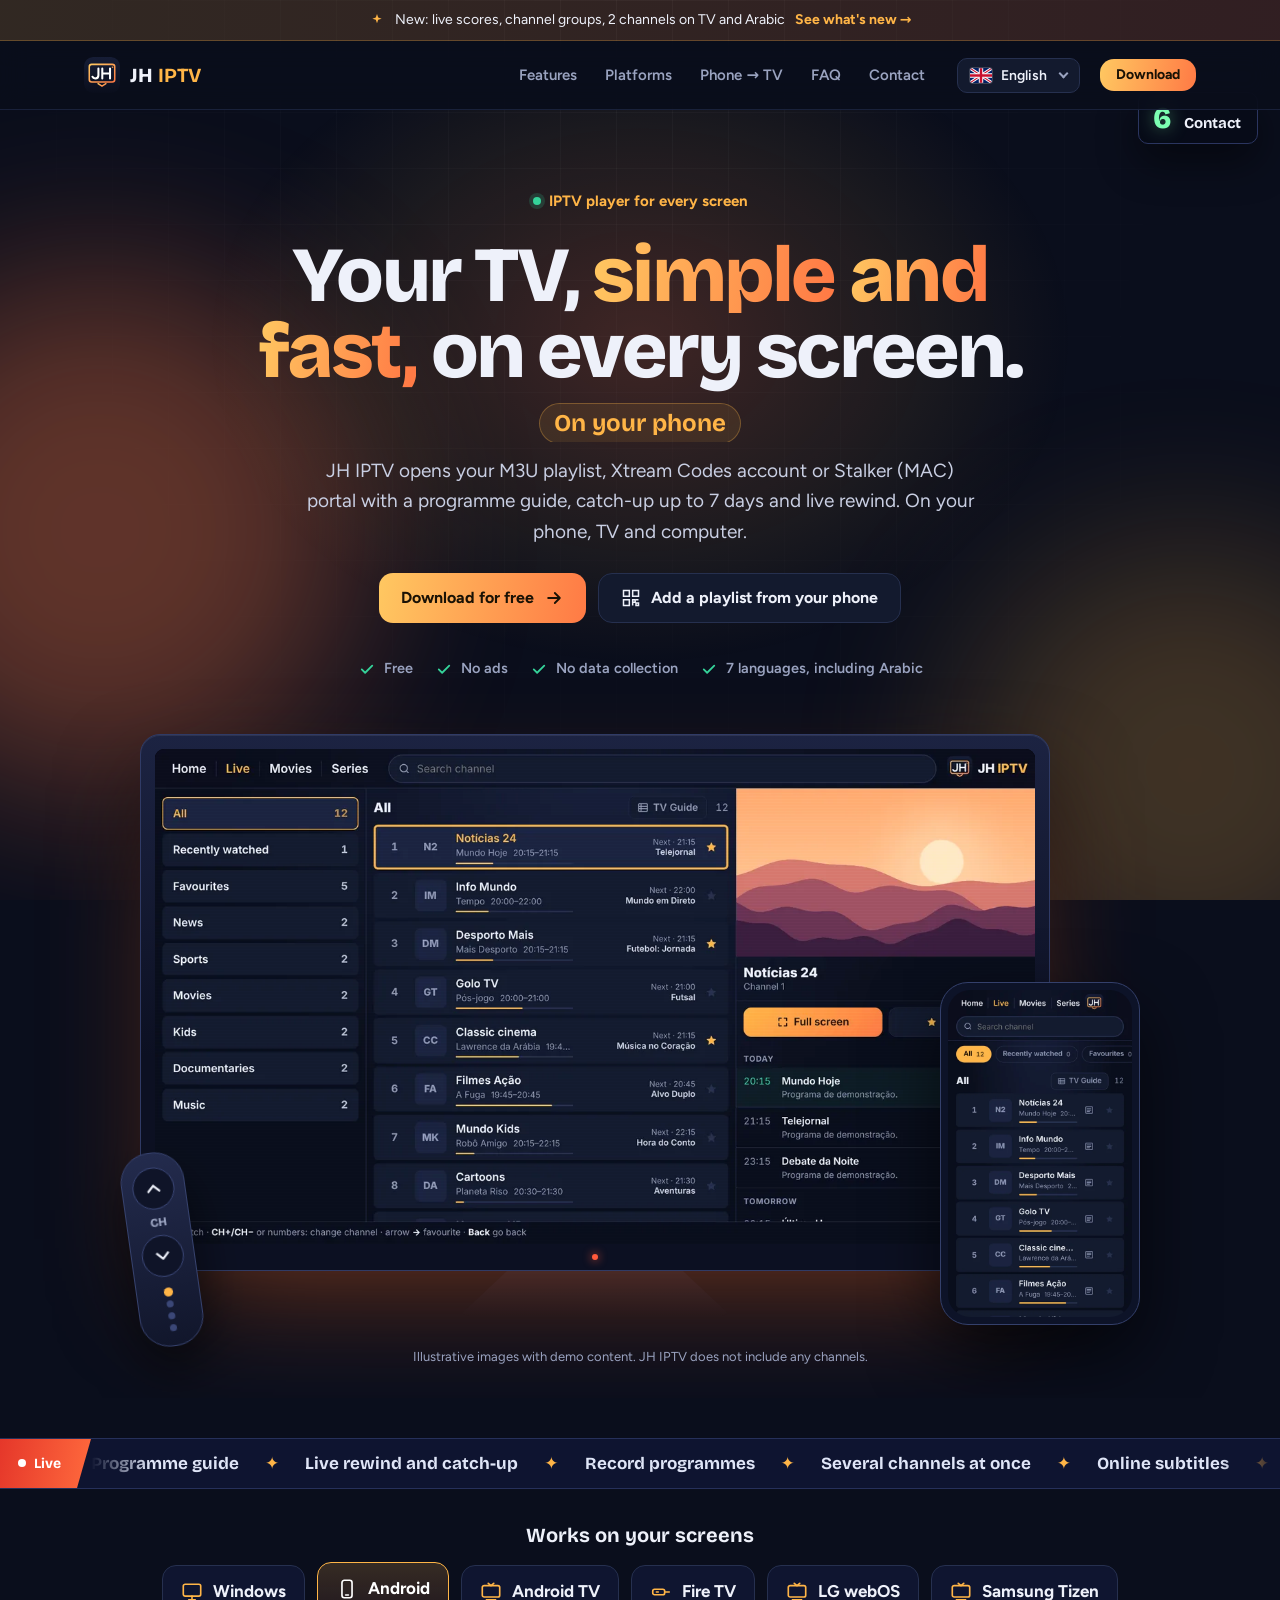
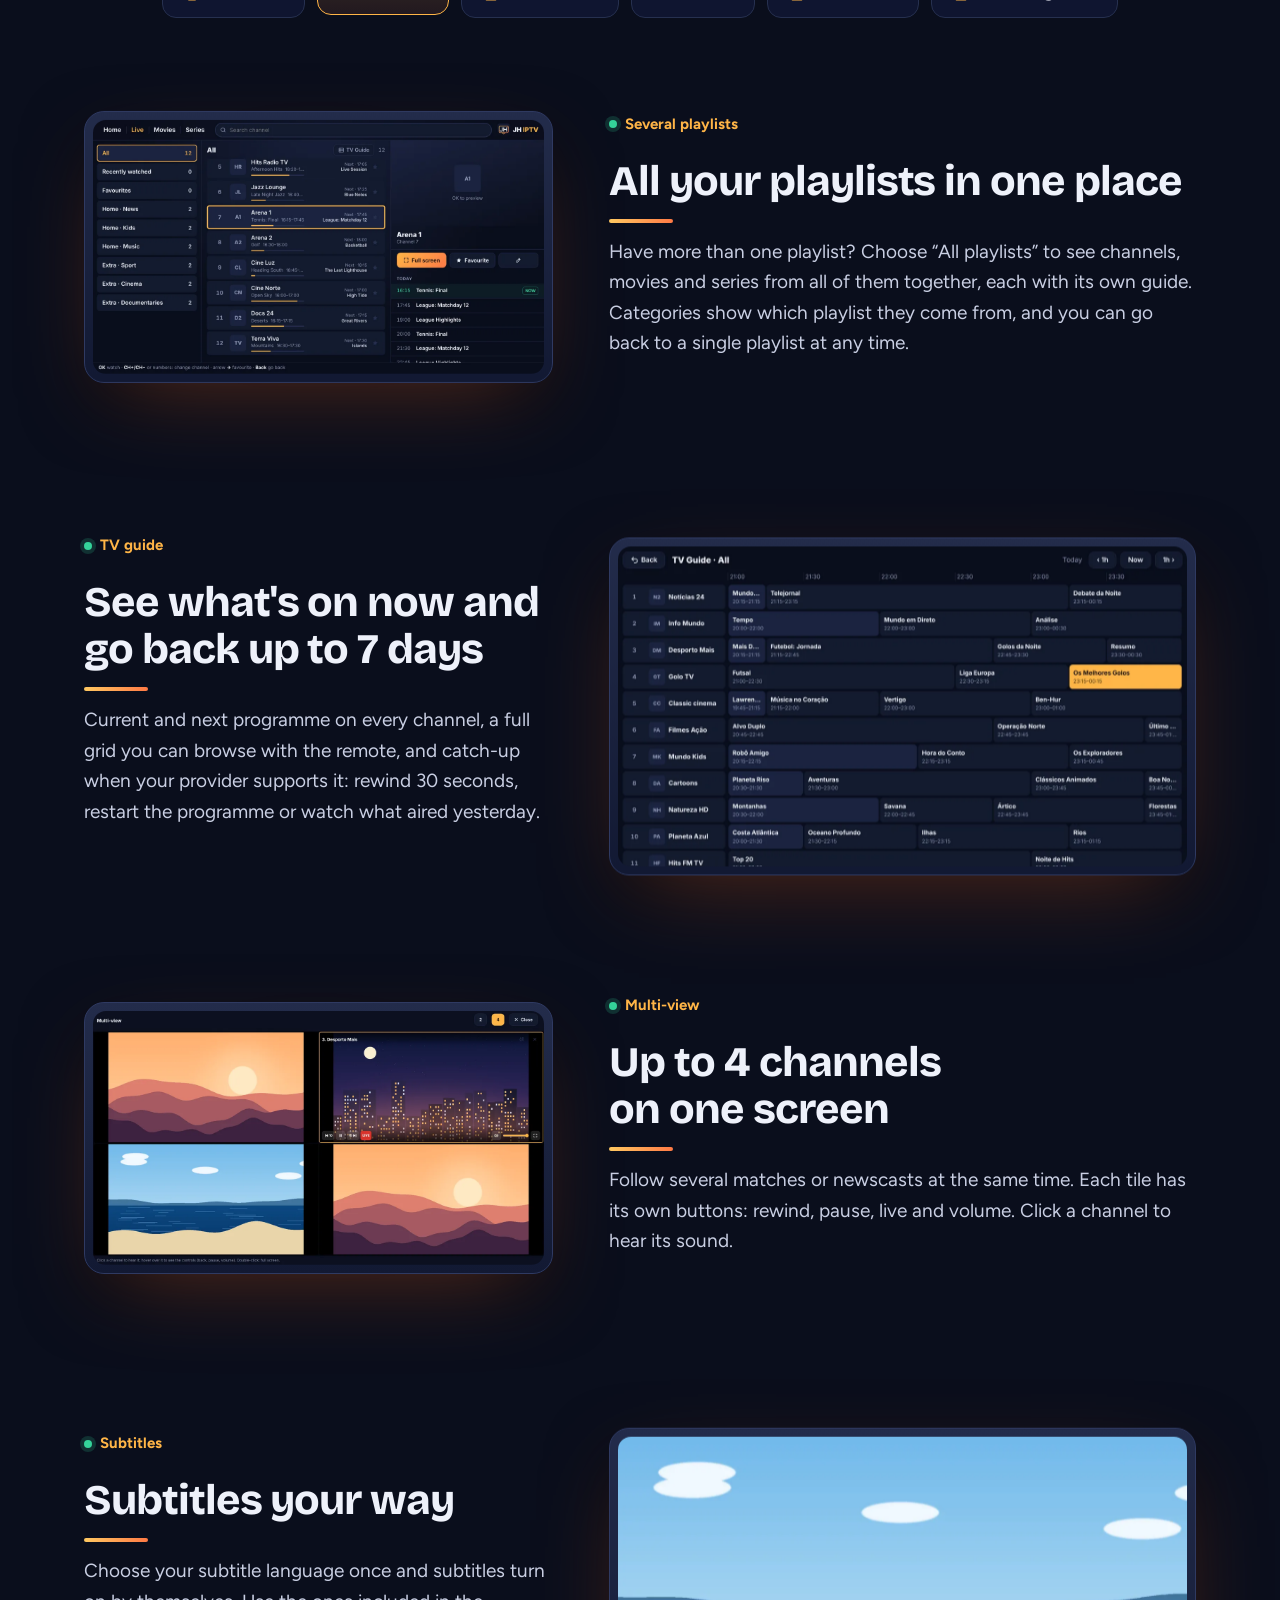
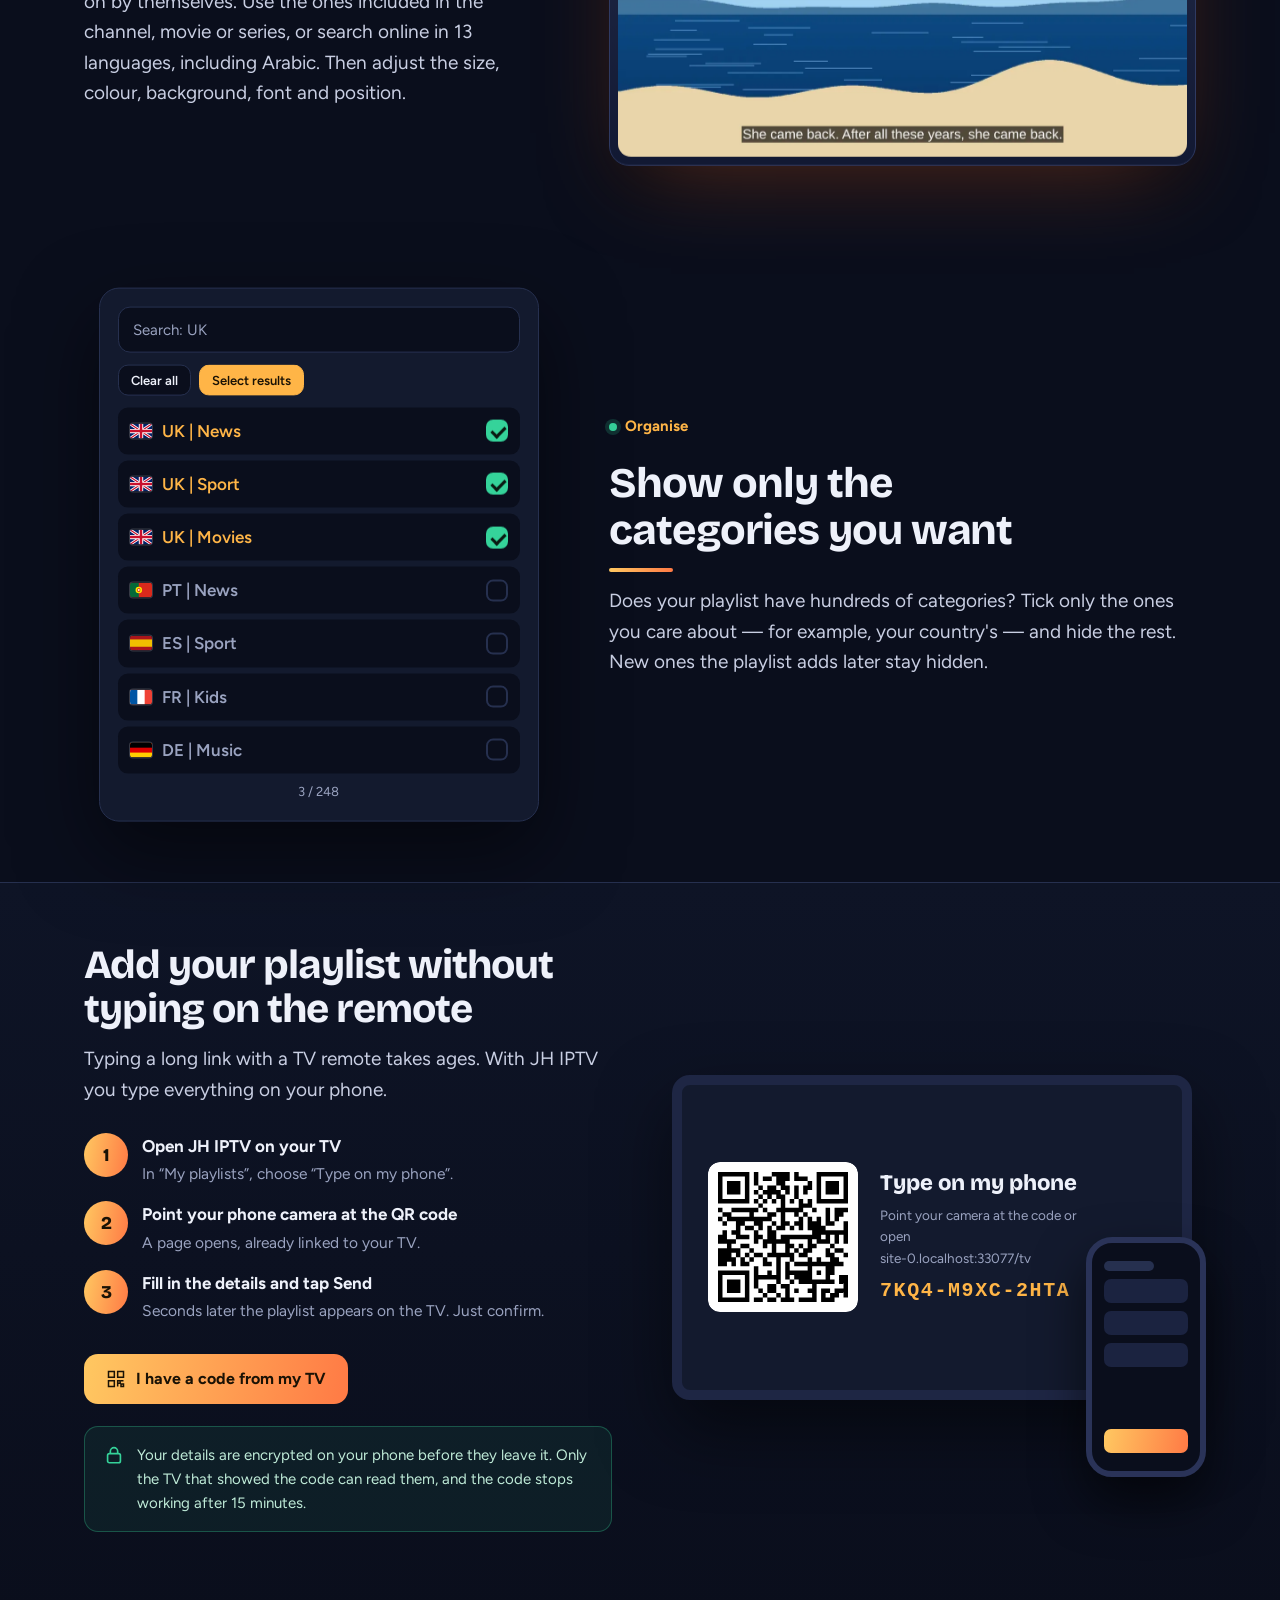
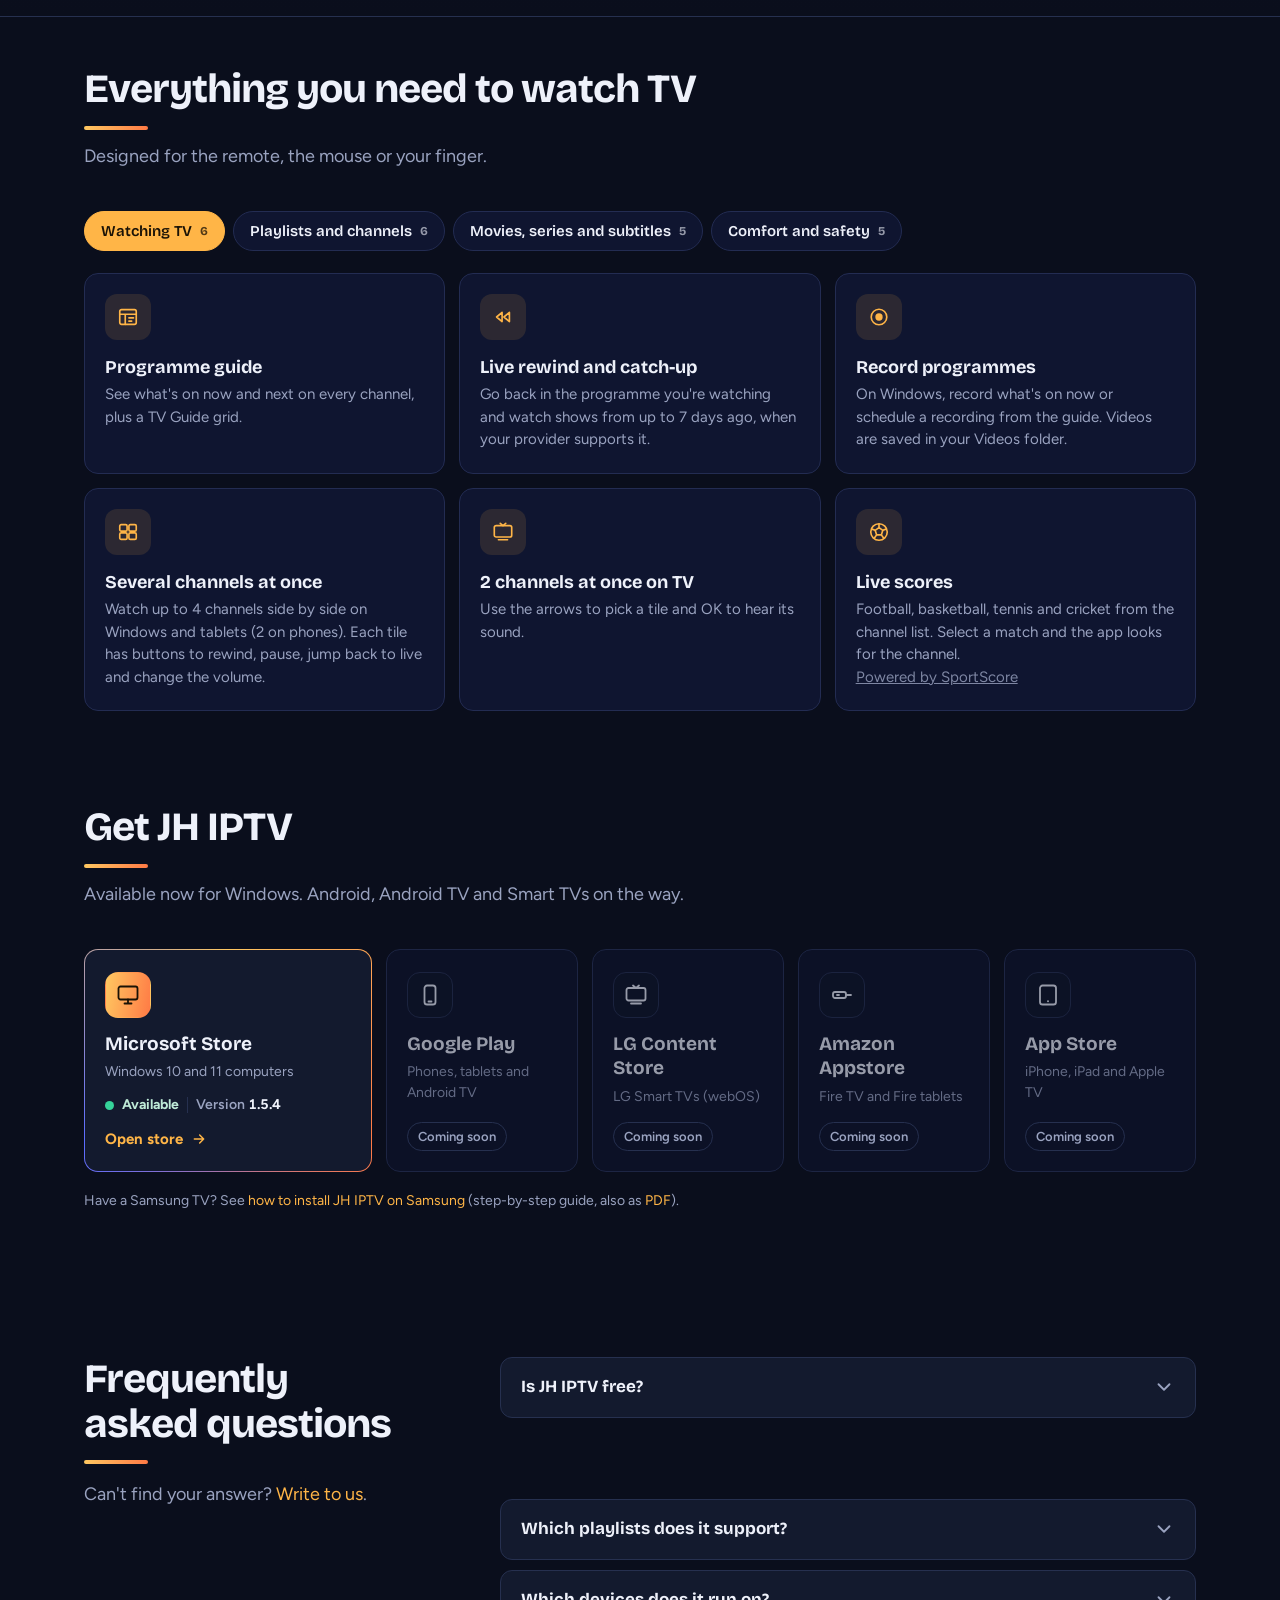
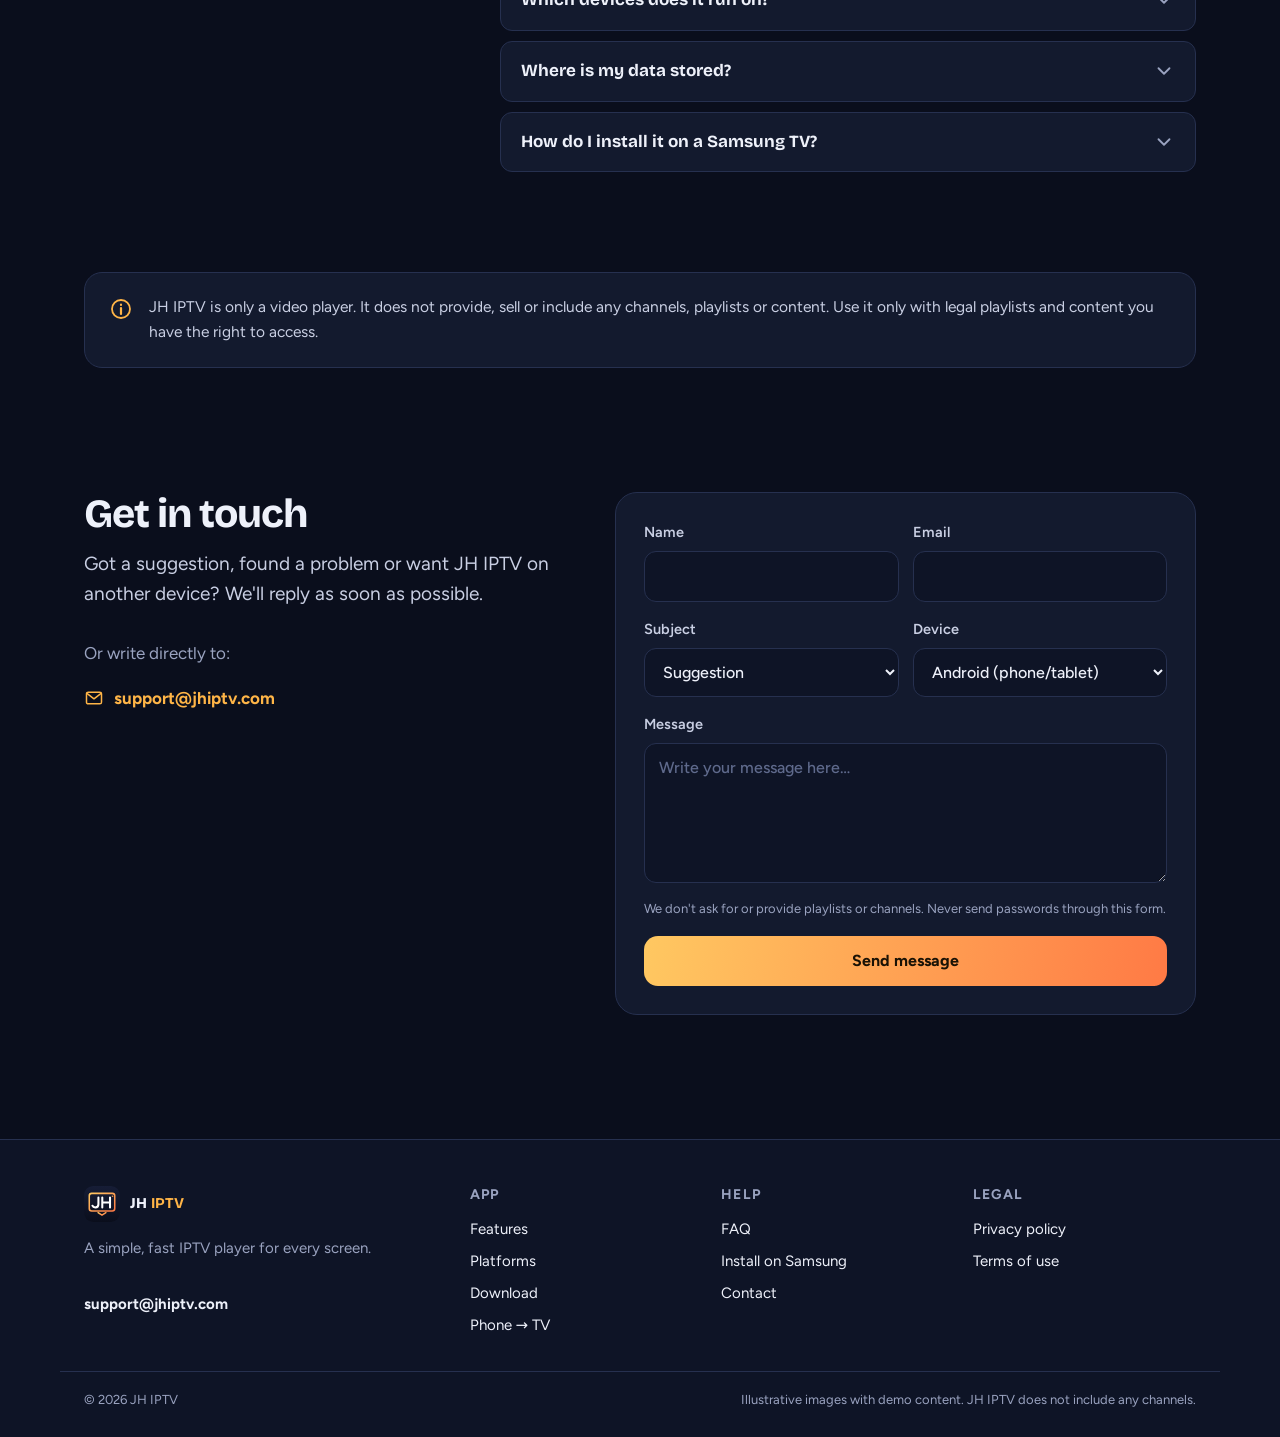
==== index.html @ a78bdfe6 "Add files via upload Site 2.15" ====
<!doctype html>
<html lang="pt">
<head>
<meta charset="utf-8">
<meta name="viewport" content="width=device-width,initial-scale=1,viewport-fit=cover">
<title>JH IPTV — Leitor IPTV para Android, Windows e Smart TV</title>
<meta name="description" content="Leitor IPTV grátis para listas M3U, Xtream Codes e Stalker (MAC), com guia TV, catch-up até 7 dias e recuar no direto. Android, Android TV e Windows.">
<link rel="canonical" href="https://jhiptv.com/">
<meta name="theme-color" content="#0A0E1C">
<link rel="icon" href="/logo.svg" type="image/svg+xml">
<link rel="preload" href="/f-bric.woff2" as="font" type="font/woff2" crossorigin>
<link rel="stylesheet" href="/site.css">
<meta property="og:type" content="website">
<meta property="og:url" content="https://jhiptv.com/">
<meta property="og:site_name" content="JH IPTV">
<meta property="og:title" content="JH IPTV — Leitor IPTV para Android, Windows e Smart TV">
<meta property="og:description" content="Leitor IPTV grátis para listas M3U, Xtream Codes e Stalker (MAC), com guia TV, catch-up e multi-ecrã.">
<meta property="og:image" content="https://jhiptv.com/en-tv-live.webp">
<meta name="twitter:card" content="summary_large_image">
<script type="application/ld+json">{"@context":"https://schema.org","@type":"SoftwareApplication","name":"JH IPTV","url":"https://jhiptv.com/","applicationCategory":"MultimediaApplication","operatingSystem":"Windows 10, Windows 11, Android, Android TV, LG webOS, Samsung Tizen","offers":{"@type":"Offer","price":"0","priceCurrency":"EUR"},"inLanguage":["pt","en","es","fr","de","it"]}</script>
<style>.ftabs{display:flex;flex-wrap:wrap;gap:8px;margin:0 0 22px}.ftab{display:inline-flex;align-items:center;gap:8px;padding:10px 16px;border-radius:999px;border:1px solid #232c52;background:#0f1530;color:inherit;font:600 15px/1.2 var(--display,inherit);cursor:pointer;transition:background .2s,border-color .2s}.ftab small{font-size:12px;opacity:.6;font-weight:700}.ftab:hover{border-color:rgba(255,181,71,.55)}.ftab[aria-selected="true"]{background:var(--accent);border-color:var(--accent);color:#1a1206}.ftab[aria-selected="true"] small{opacity:.75}.ftab:focus-visible,.ftp:focus-visible{outline:2px solid var(--accent);outline-offset:3px}.ftp[hidden]{display:none}.ftp{animation:ftin .25s ease}@keyframes ftin{from{opacity:0}to{opacity:1}}@media (prefers-reduced-motion:reduce){.ftp{animation:none}}@media (max-width:620px){.ftabs{flex-wrap:nowrap;overflow-x:auto;margin-left:-16px;margin-right:-16px;padding:0 16px 4px;scrollbar-width:none}.ftab{flex:0 0 auto}}.epsrc{margin:.4rem 0 0;font-size:.82rem}.epsrc a{color:inherit;opacity:.8;text-decoration:underline}</style>
</head>
<body class="v5 v6">
<a class="skip" href="#main" data-i="skip">Saltar para o conteúdo</a>
<svg width="0" height="0" style="position:absolute" aria-hidden="true">
  <symbol id="i-check" viewBox="0 0 24 24"><path d="M5 12.5l4.5 4.5L19 7.5" fill="none" stroke="currentColor" stroke-width="2.4" stroke-linecap="round" stroke-linejoin="round"/></symbol>
  <symbol id="i-arrow" viewBox="0 0 24 24"><path d="M5 12h14M13 6l6 6-6 6" fill="none" stroke="currentColor" stroke-width="2.2" stroke-linecap="round" stroke-linejoin="round"/></symbol>
  <symbol id="i-phone" viewBox="0 0 24 24"><rect x="6.5" y="2.5" width="11" height="19" rx="2.6" fill="none" stroke="currentColor" stroke-width="1.8"/><path d="M10.5 18.5h3" stroke="currentColor" stroke-width="1.8" stroke-linecap="round"/></symbol>
  <symbol id="i-monitor" viewBox="0 0 24 24"><rect x="2.5" y="3.5" width="19" height="13" rx="2" fill="none" stroke="currentColor" stroke-width="1.8"/><path d="M8.5 20.5h7M12 16.5v4" stroke="currentColor" stroke-width="1.8" stroke-linecap="round"/></symbol>
  <symbol id="i-tv" viewBox="0 0 24 24"><rect x="2.5" y="5" width="19" height="12.5" rx="2" fill="none" stroke="currentColor" stroke-width="1.8"/><path d="M9 2.5l3 2.5 3-2.5M7 20.5h10" fill="none" stroke="currentColor" stroke-width="1.8" stroke-linecap="round" stroke-linejoin="round"/></symbol>
  <symbol id="i-stick" viewBox="0 0 24 24"><rect x="3" y="9" width="13" height="6" rx="2" fill="none" stroke="currentColor" stroke-width="1.8"/><path d="M16 12h5M7 12h2" stroke="currentColor" stroke-width="1.8" stroke-linecap="round"/></symbol>
  <symbol id="i-tablet" viewBox="0 0 24 24"><rect x="4" y="2.5" width="16" height="19" rx="2.6" fill="none" stroke="currentColor" stroke-width="1.8"/><circle cx="12" cy="18.3" r="1" fill="currentColor"/></symbol>
  <symbol id="i-guide" viewBox="0 0 24 24"><rect x="3" y="4" width="18" height="16" rx="2" fill="none" stroke="currentColor" stroke-width="1.8"/><path d="M3 9h18M9 9v11M13 13h5M13 16.5h3" stroke="currentColor" stroke-width="1.8" stroke-linecap="round"/></symbol>
  <symbol id="i-rewind" viewBox="0 0 24 24"><path d="M11 7l-6 5 6 5zM19 7l-6 5 6 5z" fill="none" stroke="currentColor" stroke-width="1.8" stroke-linejoin="round"/></symbol>
  <symbol id="i-search" viewBox="0 0 24 24"><circle cx="11" cy="11" r="6.5" fill="none" stroke="currentColor" stroke-width="1.9"/><path d="M16 16l4.5 4.5" stroke="currentColor" stroke-width="1.9" stroke-linecap="round"/></symbol>
  <symbol id="i-star" viewBox="0 0 24 24"><path d="M12 3.5l2.6 5.4 5.9.8-4.3 4.1 1 5.8L12 16.8l-5.2 2.8 1-5.8L3.5 9.7l5.9-.8z" fill="none" stroke="currentColor" stroke-width="1.8" stroke-linejoin="round"/></symbol>
  <symbol id="i-grid" viewBox="0 0 24 24"><rect x="3" y="4" width="8" height="7" rx="1.5" fill="none" stroke="currentColor" stroke-width="1.8"/><rect x="13" y="4" width="8" height="7" rx="1.5" fill="none" stroke="currentColor" stroke-width="1.8"/><rect x="3" y="13" width="8" height="7" rx="1.5" fill="none" stroke="currentColor" stroke-width="1.8"/><rect x="13" y="13" width="8" height="7" rx="1.5" fill="none" stroke="currentColor" stroke-width="1.8"/></symbol>
  <symbol id="i-rec" viewBox="0 0 24 24"><circle cx="12" cy="12" r="8.5" fill="none" stroke="currentColor" stroke-width="1.8"/><circle cx="12" cy="12" r="4" fill="currentColor"/></symbol>
  <symbol id="i-sort" viewBox="0 0 24 24"><path d="M4 6h10M4 12h7M4 18h4M17 5v14M14 16l3 3 3-3" fill="none" stroke="currentColor" stroke-width="1.8" stroke-linecap="round" stroke-linejoin="round"/></symbol>
  <symbol id="i-bell" viewBox="0 0 24 24"><path d="M6 16V11a6 6 0 0112 0v5l1.5 2h-15zM10 20.5a2 2 0 004 0" fill="none" stroke="currentColor" stroke-width="1.8" stroke-linejoin="round"/></symbol>
  <symbol id="i-lock" viewBox="0 0 24 24"><rect x="5" y="10.5" width="14" height="10" rx="2" fill="none" stroke="currentColor" stroke-width="1.8"/><path d="M8 10.5V8a4 4 0 018 0v2.5" fill="none" stroke="currentColor" stroke-width="1.8"/></symbol>
  <symbol id="i-info" viewBox="0 0 24 24"><circle cx="12" cy="12" r="9" fill="none" stroke="currentColor" stroke-width="1.8"/><path d="M12 11v6M12 7.5v.5" stroke="currentColor" stroke-width="2.2" stroke-linecap="round"/></symbol>
  <symbol id="i-mail" viewBox="0 0 24 24"><rect x="3" y="5" width="18" height="14" rx="2" fill="none" stroke="currentColor" stroke-width="1.8"/><path d="M3.5 6.5L12 13l8.5-6.5" fill="none" stroke="currentColor" stroke-width="1.8" stroke-linejoin="round"/></symbol>
  <symbol id="i-audio" viewBox="0 0 24 24"><path d="M4 9.5h3.5L12 5.5v13l-4.5-4H4z" fill="none" stroke="currentColor" stroke-width="1.8" stroke-linejoin="round"/><path d="M15.5 9a4 4 0 010 6M18 6.5a7.5 7.5 0 010 11" fill="none" stroke="currentColor" stroke-width="1.8" stroke-linecap="round"/></symbol><symbol id="i-swap" viewBox="0 0 24 24"><path d="M4 8h13l-3.5-3.5M20 16H7l3.5 3.5" fill="none" stroke="currentColor" stroke-width="1.8" stroke-linecap="round" stroke-linejoin="round"/></symbol><symbol id="i-cc" viewBox="0 0 24 24"><rect x="2.5" y="5" width="19" height="14" rx="2.5" fill="none" stroke="currentColor" stroke-width="1.8"/><path d="M10.5 10.2a2.4 2.4 0 100 3.6M17 10.2a2.4 2.4 0 100 3.6" fill="none" stroke="currentColor" stroke-width="1.8" stroke-linecap="round"/></symbol>
  <symbol id="i-reload" viewBox="0 0 24 24"><path d="M20 12a8 8 0 11-2.3-5.6M20 4v4.5h-4.5" fill="none" stroke="currentColor" stroke-width="1.8" stroke-linecap="round" stroke-linejoin="round"/></symbol>
  <symbol id="i-upd" viewBox="0 0 24 24"><path d="M12 3v11M7.5 9.5L12 14l4.5-4.5M4 16.5V19a1.5 1.5 0 001.5 1.5h13A1.5 1.5 0 0020 19v-2.5" fill="none" stroke="currentColor" stroke-width="1.8" stroke-linecap="round" stroke-linejoin="round"/></symbol>
  <symbol id="i-qr" viewBox="0 0 24 24"><path d="M3 3h7v7H3zM14 3h7v7h-7zM3 14h7v7H3z" fill="none" stroke="currentColor" stroke-width="1.8"/><path d="M14 14h3v3h-3zM18 18h3v3h-3zM18 14h3M14 18v3" fill="none" stroke="currentColor" stroke-width="1.8"/></symbol>
  <symbol id="i-chev" viewBox="0 0 24 24"><path d="M6 9l6 6 6-6" fill="none" stroke="currentColor" stroke-width="2" stroke-linecap="round" stroke-linejoin="round"/></symbol>
  <symbol id="i-ball" viewBox="0 0 24 24"><g fill="none" stroke="currentColor" stroke-width="1.8" stroke-linejoin="round"><circle cx="12" cy="12" r="9"/><path d="M12 7.2l4.2 3-1.6 4.9H9.4L7.8 10.2z"/><path d="M12 3v4.2M16.2 10.2l4.3-1.6M14.6 15.1l2.6 3.8M9.4 15.1l-2.6 3.8M7.8 10.2L3.5 8.6"/></g></symbol>
  <symbol id="i-spark" viewBox="0 0 24 24"><path d="M12 3l1.8 5.2L19 10l-5.2 1.8L12 17l-1.8-5.2L5 10l5.2-1.8z" fill="currentColor"/></symbol>
</svg>

<div class="sprog" id="sprog"></div><div class="bgfx" aria-hidden="true"><i class="o1"></i><i class="o2"></i><i class="o3"></i></div>
<div class="ann"><div class="wrap"><svg><use href="#i-spark"/></svg><span data-i="ann"></span><a href="#b3"><span data-i="ann_go"></span> →</a></div></div>
<header class="top">
  <div class="wrap">
    <a class="brand" href="/"><img src="/logo.svg" alt="" width="36" height="36"><span>JH <b>IPTV</b></span></a>
    <nav class="nav" aria-label="Menu">
      <a href="#funcionalidades" data-i="nav_feat">Funcionalidades</a>
      <a href="#plataformas" data-i="nav_plat">Plataformas</a>
      <a href="#telemovel" data-i="nav_qr">Telemóvel → TV</a>
      <a href="#faq" data-i="nav_faq">Perguntas</a>
      <a href="#contacto" data-i="nav_ct">Contacto</a>
    </nav>
    <div class="lang"><select id="langSel" aria-label="Idioma / Language">
      <option value="pt">Português</option><option value="en">English</option><option value="es">Español</option><option value="fr">Français</option><option value="de">Deutsch</option><option value="it">Italiano</option>
    </select></div>
    <a class="btn primary sm" href="#descarregar" data-i="cta_top">Descarregar</a>
    <button class="mbtn" id="mBtn" type="button" aria-expanded="false" aria-controls="mNav" data-ia="menu" aria-label="Menu"><i></i><i></i><i></i></button>
  </div>
</header>
<div class="mnav" id="mNav" hidden>
  <nav aria-label="Menu">
    <a href="#funcionalidades"><b>1</b><span data-i="nav_feat"></span></a>
    <a href="#plataformas"><b>2</b><span data-i="nav_plat"></span></a>
    <a href="#telemovel"><b>3</b><span data-i="nav_qr"></span></a>
    <a href="#descarregar"><b>4</b><span data-i="nav_dl"></span></a>
    <a href="#faq"><b>5</b><span data-i="nav_faq"></span></a>
    <a href="#contacto"><b>6</b><span data-i="nav_ct"></span></a>
  </nav>
  <a class="btn primary" href="#descarregar"><span data-i="cta_top"></span><svg><use href="#i-arrow"/></svg></a>
</div>
<div class="chosd" id="chOsd" aria-hidden="true"><b></b><span></span></div>
<button class="totop" id="toTop" type="button" data-ia="top_btn" aria-label="Topo"><svg><use href="#i-chev"/></svg></button>

<main id="main">
  <section class="hero2">
    <div class="wrap">
      <p class="eyebrow" data-i="eyebrow">Leitor IPTV para todos os ecrãs</p>
      <h1 data-ih="h1">A sua televisão, <em>simples e rápida</em>, em todos os ecrãs.</h1>
      <p class="rot" aria-hidden="true"><span class="rot-w" id="rotW"></span></p>
      <p class="lead" data-i="lead"></p>
      <div class="ctas">
        <a class="btn primary" href="#descarregar"><span data-i="cta1">Descarregar grátis</span><svg><use href="#i-arrow"/></svg></a>
        <a class="btn" href="#telemovel"><svg><use href="#i-qr"/></svg><span data-i="cta2"></span></a>
      </div>
      <ul class="trust">
        <li><svg><use href="#i-check"/></svg><span data-i="tr1">Grátis</span></li>
        <li><svg><use href="#i-check"/></svg><span data-i="tr2"></span></li>
        <li><svg><use href="#i-check"/></svg><span data-i="tr3"></span></li>
        <li><svg><use href="#i-check"/></svg><span data-i="tr4"></span></li>
      </ul>
      <div class="stage">
        <div class="tvset">
          <div class="tvscr" id="tvScr"><img class="sc on" data-src="/{l}-tv-live.webp" src="/pt-tv-live.webp" alt="" data-ialt="alt_tv" width="1280" height="720"><img class="sc" data-src="/{l}-tv-guide.webp" src="/pt-tv-guide.webp" alt=""  width="1280" height="720"><img class="sc" data-src="/{l}-multi.webp" src="/pt-multi.webp" alt=""  width="1280" height="720"><img class="sc" data-src="/{l}-subs.webp" src="/pt-subs.webp" alt=""  width="1280" height="720"><div class="noise"></div><div class="scan"></div>
            <div class="osd" id="tvOsd"><b id="tvNum">1</b><span id="tvName" data-i="ch1"></span></div>
          </div>
          <div class="tvfoot"><span class="led"></span></div>
        </div>
        <div class="phf"><img data-src="/{l}-phone-live.webp" src="/pt-phone-live.webp" alt="" data-ialt="alt_ph" width="540" height="960" loading="lazy"></div>
        <div class="remote" role="group" data-ia="zap">
          <button type="button" id="chUp" data-ia="ch_up"><svg viewBox="0 0 24 24"><path d="M6 15l6-6 6 6" fill="none" stroke="currentColor" stroke-width="2.4" stroke-linecap="round" stroke-linejoin="round"/></svg></button>
          <span class="rch">CH</span>
          <button type="button" id="chDn" data-ia="ch_dn"><svg viewBox="0 0 24 24"><path d="M6 9l6 6 6-6" fill="none" stroke="currentColor" stroke-width="2.4" stroke-linecap="round" stroke-linejoin="round"/></svg></button>
          <div class="rdots" id="rDots"><i class="on"></i><i></i><i></i><i></i></div>
        </div>
      </div>
      <p class="cap" data-i="hero_cap"></p>
    </div>
  </section>

  <div class="marq" aria-hidden="true"><span class="tk-tag"><i></i><b data-i="tk_live"></b></span><div class="mq-in"><div class="mq-t" id="mqT"></div></div></div>

  <section class="plat" id="plataformas">
    <div class="wrap"><h2 data-i="plat_h"></h2><ul><li><svg><use href="#i-monitor"/></svg><span>Windows</span></li><li><svg><use href="#i-phone"/></svg><span>Android</span></li><li><svg><use href="#i-tv"/></svg><span>Android TV</span></li><li><svg><use href="#i-stick"/></svg><span>Fire TV</span></li><li><svg><use href="#i-tv"/></svg><span>LG webOS</span></li><li><svg><use href="#i-tv"/></svg><span>Samsung Tizen</span></li></ul></div>
  </section>

  <div id="funcionalidades"></div>
  <section class="alt rev" id="b0">
    <div class="wrap">
      <div class="txt"><p class="eyebrow" data-i="b0_e"></p><h2 data-i="b0_h"></h2><p class="lead" data-i="b0_p"></p></div>
      <div class="media"><div class="frame"><img data-src="/{l}-all.webp" src="/pt-all.webp" alt="" data-ialt="alt_all" width="1280" height="720" loading="lazy"></div></div>
    </div>
  </section>
  <section class="alt" id="b1">
    <div class="wrap">
      <div class="txt"><p class="eyebrow" data-i="b1_e"></p><h2 data-i="b1_h"></h2><p class="lead" data-i="b1_p"></p></div>
      <div class="media"><div class="frame"><img data-src="/{l}-tv-guide.webp" src="/pt-tv-guide.webp" alt="" width="1280" height="720" loading="lazy"></div></div>
    </div>
  </section>
  <section class="alt rev" id="b2">
    <div class="wrap">
      <div class="txt"><p class="eyebrow" data-i="b2_e"></p><h2 data-i="b2_h"></h2><p class="lead" data-i="b2_p"></p></div>
      <div class="media"><div class="frame"><img data-src="/{l}-multi.webp" src="/pt-multi.webp" alt="" width="1280" height="720" loading="lazy"></div></div>
    </div>
  </section>
  <section class="alt" id="b3">
    <div class="wrap">
      <div class="txt"><p class="eyebrow" data-i="b3_e"></p><h2 data-i="b3_h"></h2><p class="lead" data-i="b3_p"></p></div>
      <div class="media"><div class="frame"><img data-src="/{l}-subs.webp" src="/pt-subs.webp" alt="" width="1280" height="720" loading="lazy"></div></div>
    </div>
  </section>
  <section class="alt rev" id="b4">
    <div class="wrap">
      <div class="txt"><p class="eyebrow" data-i="b4_e"></p><h2 data-i="b4_h"></h2><p class="lead" data-i="b4_p"></p></div>
      <div class="media"><div class="catmock"><div class="cm-top"><span class="cm-q" data-i="b4_q"></span></div><div class="cm-btns"><span data-i="b4_l1"></span><span class="on" data-i="b4_l2"></span></div><div id="catRows"></div><div class="cm-n" id="catN"></div></div></div>
    </div>
  </section>
<section id="telemovel" class="qr alt2">
    <div class="wrap">
      <div>
        <h2 data-i="qr_h"></h2>
        <p class="lead" style="margin:0" data-i="qr_p"></p>
        <ol class="steps">
          <li><div><b data-i="s1b"></b><span data-i="s1s"></span></div></li>
          <li><div><b data-i="s2b"></b><span data-i="s2s"></span></div></li>
          <li><div><b data-i="s3b"></b><span data-i="s3s"></span></div></li>
        </ol>
        <a class="btn primary" href="/tv"><svg><use href="#i-qr"/></svg><span data-i="qr_btn"></span></a>
        <div class="lock"><svg><use href="#i-lock"/></svg><span data-i="lock"></span></div>
      </div>
      <div class="demo d6" id="qrDemo" aria-hidden="true">
        <div class="scr">
          <div class="st a">
            <div class="codew"><div class="code" id="demoQr"></div><i class="scanl"></i></div>
            <div><b data-i="demo_t"></b><small data-i="demo_s"></small><small data-host="/tv"></small><span class="pc">7KQ4-M9XC-2HTA</span></div>
          </div>
          <div class="st b"><span class="okc"><svg><use href="#i-check"/></svg></span><b data-i="demo_ok"></b><small data-i="demo_ok_s"></small><i class="ld"><i></i></i></div>
        </div>
        <i class="beam"></i>
        <div class="phone"><i class="s"></i><i class="pf f1"></i><i class="pf f2"></i><i class="pf f3"></i><i class="b"></i></div>
      </div>
    </div>
  </section>

  
  <section class="grid2">
    <div class="wrap">
      <div class="sec-h"><h2 data-i="ft_h"></h2><p data-i="ft_p"></p></div>
      <div class="ftabs" role="tablist" data-ia="ft_h" aria-label="Funções"><button type="button" class="ftab" role="tab" id="ftt-tv" aria-controls="ftp-tv" aria-selected="true"><span data-i="fc_tv"></span><small>6</small></button><button type="button" class="ftab" role="tab" id="ftt-lists" aria-controls="ftp-lists" aria-selected="false" tabindex="-1"><span data-i="fc_lists"></span><small>6</small></button><button type="button" class="ftab" role="tab" id="ftt-vod" aria-controls="ftp-vod" aria-selected="false" tabindex="-1"><span data-i="fc_vod"></span><small>5</small></button><button type="button" class="ftab" role="tab" id="ftt-more" aria-controls="ftp-more" aria-selected="false" tabindex="-1"><span data-i="fc_more"></span><small>5</small></button></div>
      <div class="epg ftp" id="ftp-tv" role="tabpanel" aria-labelledby="ftt-tv" tabindex="0"><div class="ep"><span class="epi"><svg><use href="#i-guide"/></svg></span><div class="epb"><h3 data-i="f1"></h3><p data-i="f1s"></p></div></div><div class="ep"><span class="epi"><svg><use href="#i-rewind"/></svg></span><div class="epb"><h3 data-i="f2"></h3><p data-i="f2s"></p></div></div><div class="ep"><span class="epi"><svg><use href="#i-rec"/></svg></span><div class="epb"><h3 data-i="f4"></h3><p data-i="f4s"></p></div></div><div class="ep"><span class="epi"><svg><use href="#i-grid"/></svg></span><div class="epb"><h3 data-i="f6"></h3><p data-i="f6s"></p></div></div><div class="ep"><span class="epi"><svg><use href="#i-tv"/></svg></span><div class="epb"><h3 data-i="f20"></h3><p data-i="f20s"></p></div></div><div class="ep"><span class="epi"><svg><use href="#i-ball"/></svg></span><div class="epb"><h3 data-i="f22"></h3><p data-i="f22s"></p><p class="epsrc"><a href="https://sportscore.com/" rel="dofollow" title="Sports data by SportScore">Powered by SportScore</a></p></div></div></div><div class="epg ftp" id="ftp-lists" role="tabpanel" aria-labelledby="ftt-lists" tabindex="0"><div class="ep"><span class="epi"><svg><use href="#i-spark"/></svg></span><div class="epb"><h3 data-i="f13"></h3><p data-i="f13s"></p></div></div><div class="ep"><span class="epi"><svg><use href="#i-stick"/></svg></span><div class="epb"><h3 data-i="f14"></h3><p data-i="f14s"></p></div></div><div class="ep"><span class="epi"><svg><use href="#i-swap"/></svg></span><div class="epb"><h3 data-i="f17"></h3><p data-i="f17s"></p></div></div><div class="ep"><span class="epi"><svg><use href="#i-qr"/></svg></span><div class="epb"><h3 data-i="f9"></h3><p data-i="f9s"></p></div></div><div class="ep"><span class="epi"><svg><use href="#i-star"/></svg></span><div class="epb"><h3 data-i="f18"></h3><p data-i="f18s"></p></div></div><div class="ep"><span class="epi"><svg><use href="#i-sort"/></svg></span><div class="epb"><h3 data-i="f5"></h3><p data-i="f5s"></p></div></div></div><div class="epg ftp" id="ftp-vod" role="tabpanel" aria-labelledby="ftt-vod" tabindex="0"><div class="ep"><span class="epi"><svg><use href="#i-sort"/></svg></span><div class="epb"><h3 data-i="f19"></h3><p data-i="f19s"></p></div></div><div class="ep"><span class="epi"><svg><use href="#i-cc"/></svg></span><div class="epb"><h3 data-i="f15"></h3><p data-i="f15s"></p></div></div><div class="ep"><span class="epi"><svg><use href="#i-audio"/></svg></span><div class="epb"><h3 data-i="f16"></h3><p data-i="f16s"></p></div></div><div class="ep"><span class="epi"><svg><use href="#i-upd"/></svg></span><div class="epb"><h3 data-i="f10"></h3><p data-i="f10s"></p></div></div><div class="ep"><span class="epi"><svg><use href="#i-search"/></svg></span><div class="epb"><h3 data-i="f3"></h3><p data-i="f3s"></p></div></div></div><div class="epg ftp" id="ftp-more" role="tabpanel" aria-labelledby="ftt-more" tabindex="0"><div class="ep"><span class="epi"><svg><use href="#i-check"/></svg></span><div class="epb"><h3 data-i="f21"></h3><p data-i="f21s"></p></div></div><div class="ep"><span class="epi"><svg><use href="#i-bell"/></svg></span><div class="epb"><h3 data-i="f7"></h3><p data-i="f7s"></p></div></div><div class="ep"><span class="epi"><svg><use href="#i-lock"/></svg></span><div class="epb"><h3 data-i="f8"></h3><p data-i="f8s"></p></div></div><div class="ep"><span class="epi"><svg><use href="#i-reload"/></svg></span><div class="epb"><h3 data-i="f11"></h3><p data-i="f11s"></p></div></div><div class="ep"><span class="epi"><svg><use href="#i-upd"/></svg></span><div class="epb"><h3 data-i="f12"></h3><p data-i="f12s"></p></div></div></div>
            
    </div>
  </section>

  <section id="descarregar">
    <div class="wrap">
      <div class="sec-h"><h2 data-i="dl_h"></h2><p data-i="dl_p"></p></div>
      <div class="stores">
        <a class="store" href="https://apps.microsoft.com/detail/9P0GNW18165F" target="_blank" rel="noopener">
          <span class="ic"><svg><use href="#i-monitor"/></svg></span>
          <span><h3>Microsoft Store</h3><small data-i="st_ms"></small></span>
          <span class="vr"><i></i><span data-i="avail"></span><em><span data-i="ver"></span> <b data-ver="windows"></b></em></span>
          <span class="go"><span data-i="open">Abrir loja</span><svg><use href="#i-arrow"/></svg></span>
        </a>
        <div class="store soon">
          <span class="ic"><svg><use href="#i-phone"/></svg></span>
          <span><h3>Google Play</h3><small data-i="st_gp"></small></span>
          <span class="tag" data-i="soon">Brevemente</span>
        </div>
        
        <div class="store soon">
          <span class="ic"><svg><use href="#i-tv"/></svg></span>
          <span><h3>LG Content Store</h3><small data-i="st_lg"></small></span>
          <span class="tag" data-i="soon">Brevemente</span>
        </div>
        <div class="store soon">
          <span class="ic"><svg><use href="#i-stick"/></svg></span>
          <span><h3>Amazon Appstore</h3><small data-i="st_am"></small></span>
          <span class="tag" data-i="soon">Brevemente</span>
        </div>
        <div class="store soon">
          <span class="ic"><svg><use href="#i-tablet"/></svg></span>
          <span><h3>App Store</h3><small data-i="st_ap"></small></span>
          <span class="tag" data-i="soon">Brevemente</span>
        </div>
      </div>
      <p class="note" data-ih="dl_note"></p>
    </div>
  </section>

  <section id="faq" class="faq">
    <div class="wrap"><div class="sec-h"><h2 data-i="faq_h"></h2><p data-ih="faq_p"></p></div><div class="qas"><details class="qa" name="faq"><summary><span data-i="q1"></span><svg><use href="#i-chev"/></svg></summary><p data-ih="a1"></p></details><details class="qa" name="faq"><summary><span data-i="q2"></span><svg><use href="#i-chev"/></svg></summary><p data-ih="a2"></p></details><details class="qa" name="faq"><summary><span data-i="q3"></span><svg><use href="#i-chev"/></svg></summary><p data-ih="a3"></p></details><details class="qa" name="faq"><summary><span data-i="q4"></span><svg><use href="#i-chev"/></svg></summary><p data-ih="a4"></p></details><details class="qa" name="faq"><summary><span data-i="q5"></span><svg><use href="#i-chev"/></svg></summary><p data-ih="a5"></p></details><details class="qa" name="faq"><summary><span data-i="q6"></span><svg><use href="#i-chev"/></svg></summary><p data-ih="a6"></p></details></div></div>
  </section>

  <div class="legal"><div class="wrap"><div class="box"><svg><use href="#i-info"/></svg><p data-i="legal"></p></div></div></div>

  <section id="contacto" class="contact">
    <div class="wrap">
      <div>
        <h2 data-i="ct_h"></h2>
        <p class="lead" data-i="ct_p"></p>
        <p style="color:var(--muted);margin:0" data-i="ct_or"></p>
        <a class="mail" href="mailto:support@jhiptv.com"><svg><use href="#i-mail"/></svg>support@jhiptv.com</a>
      </div>
      <form class="card" id="ctForm" novalidate>
        <div class="row2">
          <label><span data-i="l_name"></span><input name="nome" autocomplete="name" required maxlength="80"></label>
          <label><span data-i="l_mail"></span><input name="email" type="email" autocomplete="email" required maxlength="120"></label>
        </div>
        <div class="row2">
          <label><span data-i="l_topic"></span><select name="assunto" id="ctTopic">
            <option value="sug" data-i="o_sug"></option><option value="bug" data-i="o_bug"></option><option value="dev" data-i="o_dev"></option><option value="oth" data-i="o_oth"></option>
          </select></label>
          <label><span data-i="l_dev"></span><select name="aparelho" id="ctDev">
            <option value="Android" data-i="d_and"></option><option value="Android TV" data-i="d_atv"></option><option value="Windows">Windows</option><option value="LG" data-i="d_lg"></option><option value="Samsung" data-i="d_sam"></option><option value="Fire TV">Fire TV</option><option value="iPhone / iPad">iPhone / iPad</option><option value="Outro" data-i="d_oth"></option>
          </select></label>
        </div>
        <label><span data-i="l_msg"></span><textarea name="mensagem" required maxlength="4000" data-ip="p_msg"></textarea></label>
        <input class="hp" name="_honey" tabindex="-1" autocomplete="off" aria-hidden="true">
        <p class="fine" data-i="fine"></p>
        <button class="btn primary" type="submit" id="ctSend"><span data-i="send"></span></button>
        <div class="msg" id="ctMsg" role="status" aria-live="polite"></div>
      </form>
    </div>
  </section>
</main>

<footer class="foot2">
  <div class="wrap">
    <div class="fcol fbrand"><a class="brand" href="/"><img src="/logo.svg" alt="" width="30" height="30"><span>JH <b>IPTV</b></span></a><p data-i="foot_tag"></p><a class="mail" href="mailto:support@jhiptv.com">support@jhiptv.com</a></div>
    <div class="fcol"><h4 data-i="foot_app"></h4><a href="#funcionalidades" data-i="nav_feat"></a><a href="#plataformas" data-i="nav_plat"></a><a href="#descarregar" data-i="nav_dl"></a><a href="/tv" data-i="nav_qr"></a></div>
    <div class="fcol"><h4 data-i="foot_help"></h4><a href="#faq" data-i="nav_faq"></a><a href="/samsung" data-i="foot_sam"></a><a href="#contacto" data-i="foot_ct"></a></div>
    <div class="fcol"><h4>Legal</h4><a href="/privacidade" data-i="foot_priv"></a><a href="/termos" data-i="foot_terms"></a></div>
  </div>
  <div class="wrap fbot"><span>© 2026 JH IPTV</span><span data-i="hero_cap"></span></div>
</footer>

<script src="/site.js"></script>
<script src="/qrcode.js"></script>
<script src="/i18n-index.js"></script>
<script>
(function(){
  var CONTACT="support@jhiptv.com";
  var CC={pt:"PT",en:"UK",es:"ES",fr:"FR",de:"DE",it:"IT"};
  window.jhOnLang=function(l){jhSplitH1();jhRot(jt("rot"));var nm=document.getElementById("tvName");if(nm)nm.textContent=jt("ch"+(JH_TV.i+1));var me=CC[l]||"UK",oth=["PT","UK","ES","FR","DE","IT"].filter(function(x){return x!==me});
    var FL={PT:"pt",UK:"en",ES:"es",FR:"fr",DE:"de",IT:"it"};
    var rows=[[me,"News",1],[me,"Sport",1],[me,"Movies",1],[oth[0],"News",0],[oth[1],"Sport",0],[oth[2],"Kids",0],[oth[3],"Music",0]];
    var el=document.getElementById("catRows");
    var mq=document.getElementById("mqT");if(mq){var w=["f1","f2","f4","f6","f10","f9","f3","f8","f7","f11"].map(function(k){return'<span>'+jt(k)+'</span>'}).join('<i>✦</i>');mq.innerHTML=w+'<i>✦</i>'+w+'<i>✦</i>'}
    if(!el)return;el.innerHTML=rows.map(function(r,i){return'<div class="cr'+(r[2]?" on":"")+'" style="--k:'+i+'"><span>'+jhFlag(FL[r[0]])+r[0]+' | '+r[1]+'</span><i></i></div>'}).join("");
    var n=document.getElementById("catN");if(n)n.textContent="3 / 248"};
  jhInit(I18N_INDEX);
  jhModern();jhFx();jhTV();jhSrc();jhV6();
  jhReveal(".alt .txt,.alt .media,.plat h2,.plat li,.epg .ep,.stores .store,.qa,.sec-h,.qr .wrap>div,.contact .wrap>*,.legal .box,.foot2 .fcol");
  try{var q=qrcode(0,"M");q.addData("https://"+location.host+"/tv");q.make();document.getElementById("demoQr").innerHTML=q.createSvgTag({cellSize:4,margin:0,scalable:true})}catch(e){}
  var f=document.getElementById("ctForm"),msg=document.getElementById("ctMsg"),btn=document.getElementById("ctSend");
  function show(t,k){msg.textContent=t;msg.className="msg "+k}
  f.addEventListener("submit",function(e){
    e.preventDefault();
    if(f._honey.value)return;
    var nome=f.nome.value.trim(),email=f.email.value.trim(),m=f.mensagem.value.trim();
    if(!nome||!/^[^@\s]+@[^@\s]+\.[^@\s]+$/.test(email)||m.length<5){show(jt("need"),"err");return}
    var top=f.assunto.options[f.assunto.selectedIndex].textContent;
    btn.disabled=true;btn.firstChild.textContent=jt("sending");msg.className="msg";
    fetch("https://formsubmit.co/ajax/"+CONTACT,{method:"POST",headers:{"Content-Type":"application/json","Accept":"application/json"},
      body:JSON.stringify({_subject:"JH IPTV · "+top+" · "+f.aparelho.value,_template:"table",_captcha:"false",Nome:nome,email:email,_replyto:email,Assunto:top,Aparelho:f.aparelho.value,Idioma:JHL,Mensagem:m})})
    .then(function(r){return r.json().catch(function(){return{}}).then(function(j){if(!r.ok||String(j.success)==="false")throw 0})})
    .then(function(){show(jt("ok"),"ok");f.reset()},function(){show(jt("err"),"err")})
    .then(function(){btn.disabled=false;btn.firstChild.textContent=jt("send")});
  });
})();
</script>
</body>
</html>
---- site.css ----
@font-face{font-family:"Bricolage Grotesque";src:url(/f-bric.woff2) format("woff2");font-weight:200 800;font-display:swap}
@font-face{font-family:"Figtree";src:url(/f-fig.woff2) format("woff2");font-weight:300 900;font-display:swap}
:root{
  --bg:#0A0E1C;--bg2:#0E1426;--surface:#131A2E;--surface2:#1B2340;--line:#26304F;
  --fg:#EEF1FA;--muted:#9AA3C0;--accent:#FFB547;--accent2:#FF7A45;--live:#35D39A;--error:#FF6B6B;--ink:#1A1205;
  --r:18px;--wrap:1160px;
  --font:"Segoe UI Variable Text","Segoe UI",system-ui,-apple-system,"SF Pro Text",Roboto,"Helvetica Neue",Arial,sans-serif;
  --display:"Segoe UI Variable Display","Segoe UI",system-ui,-apple-system,"SF Pro Display",Roboto,Arial,sans-serif;
  color-scheme:dark;
}
*{box-sizing:border-box}
html{scroll-behavior:smooth;-webkit-text-size-adjust:100%}
body{margin:0;background:var(--bg);color:var(--fg);font:400 17px/1.6 var(--font);-webkit-font-smoothing:antialiased}
img{max-width:100%;height:auto;display:block}
a{color:var(--accent);text-decoration:none}
a:hover{text-decoration:underline}
:focus-visible{outline:3px solid var(--accent);outline-offset:3px;border-radius:8px}
.wrap{max-width:var(--wrap);margin:0 auto;padding:0 24px}
.skip{position:absolute;left:-999px}.skip:focus{left:16px;top:12px;z-index:99;background:var(--accent);color:var(--ink);padding:8px 14px;border-radius:8px}

/* topo */
.top{position:sticky;top:0;z-index:40;background:rgba(10,14,28,.82);backdrop-filter:blur(14px);-webkit-backdrop-filter:blur(14px);border-bottom:1px solid rgba(38,48,79,.6)}
.top .wrap{display:flex;align-items:center;gap:20px;height:68px}
.brand{display:flex;align-items:center;gap:10px;color:var(--fg);font:800 20px/1 var(--display);letter-spacing:.2px}
.brand:hover{text-decoration:none}
.brand img{width:36px;height:36px;border-radius:9px}
.brand b{color:var(--accent)}
.nav{display:flex;gap:4px;margin-left:auto}
.nav a{color:var(--muted);font-weight:600;font-size:15px;padding:8px 12px;border-radius:10px}
.nav a:hover{color:var(--fg);background:var(--surface);text-decoration:none}
.lang{position:relative}
.lang select{appearance:none;-webkit-appearance:none;background:var(--surface);color:var(--fg);border:1px solid var(--line);border-radius:10px;padding:8px 30px 8px 12px;font:600 14px var(--font);cursor:pointer}
.lang:after{content:"";position:absolute;right:12px;top:50%;width:7px;height:7px;border-right:2px solid var(--muted);border-bottom:2px solid var(--muted);transform:translateY(-70%) rotate(45deg);pointer-events:none}

/* herói */
.hero{position:relative;overflow:hidden;padding:72px 0 40px}
.hero:before{content:"";position:absolute;inset:-30% -10% auto 40%;height:780px;background:radial-gradient(closest-side,rgba(255,122,69,.20),transparent 70%);pointer-events:none}
.hero .wrap{display:grid;grid-template-columns:minmax(0,1.02fr) minmax(0,1fr);gap:48px;align-items:center;position:relative}
.eyebrow{display:inline-flex;align-items:center;gap:8px;color:var(--accent);font:700 13px/1 var(--font);letter-spacing:.12em;text-transform:uppercase;margin:0 0 18px}
.eyebrow:before{content:"";width:8px;height:8px;border-radius:50%;background:var(--live);box-shadow:0 0 0 4px rgba(53,211,154,.18)}
h1{font:800 clamp(38px,5.4vw,64px)/1.04 var(--display);letter-spacing:-.025em;margin:0 0 20px;text-wrap:balance}
h1 em{font-style:normal;background:linear-gradient(100deg,#FFC861,#FF7A45);-webkit-background-clip:text;background-clip:text;color:transparent}
.lead{font-size:19px;color:#C9CFE3;max-width:34em;margin:0 0 30px}
.ctas{display:flex;flex-wrap:wrap;gap:12px}
.btn{display:inline-flex;align-items:center;justify-content:center;gap:10px;min-height:50px;padding:0 22px;border-radius:14px;font:700 16px/1 var(--font);border:1px solid var(--line);background:var(--surface);color:var(--fg);cursor:pointer;transition:transform .15s,background .15s,border-color .15s}
.btn:hover{text-decoration:none;background:var(--surface2);border-color:#3A4670}
.btn:active{transform:translateY(1px)}
.btn.primary{background:linear-gradient(100deg,#FFC861,#FF7A45);color:var(--ink);border:0}
.btn.primary:hover{filter:brightness(1.05)}
.btn svg{width:20px;height:20px;flex:none}
.shots{position:relative;padding-right:7%}
.shots .tv{border-radius:16px;border:1px solid var(--line);box-shadow:0 30px 80px rgba(0,0,0,.55);aspect-ratio:16/9;width:100%;object-fit:cover;background:var(--surface)}
.shots .ph{position:absolute;right:0;bottom:-36px;width:24%;border-radius:22px;border:5px solid #1E2644;box-shadow:0 24px 60px rgba(0,0,0,.6);aspect-ratio:9/16;object-fit:cover;object-position:top;background:var(--surface)}
.trust{display:flex;flex-wrap:wrap;gap:8px 22px;margin:34px 0 0;padding:0;list-style:none;color:var(--muted);font-size:14.5px;font-weight:600}
.trust li{display:flex;align-items:center;gap:8px}
.trust svg{width:18px;height:18px;color:var(--live)}

section{padding:84px 0}
.sec-h{max-width:720px;margin:0 0 40px}
.sec-h p{color:var(--muted);margin:0;font-size:18px}
h2{font:800 clamp(28px,3.4vw,40px)/1.12 var(--display);letter-spacing:-.02em;margin:0 0 12px;text-wrap:balance}
h3{font:700 19px/1.3 var(--display);margin:0 0 6px}

/* lojas */
.stores{display:grid;grid-template-columns:repeat(5,1fr);gap:14px}
.store{position:relative;display:flex;flex-direction:column;gap:14px;padding:22px 20px 20px;border-radius:var(--r);background:var(--surface);border:1px solid var(--line);color:var(--fg);min-height:208px}
a.store{transition:transform .18s,border-color .18s,background .18s}
a.store:hover{text-decoration:none;transform:translateY(-3px);border-color:var(--accent);background:var(--surface2)}
.store .ic{width:46px;height:46px;border-radius:13px;display:grid;place-items:center;background:var(--bg2);border:1px solid var(--line)}
.store .ic svg{width:24px;height:24px}
.store small{display:block;color:var(--muted);font-size:14px;line-height:1.45}
.store .go{margin-top:auto;display:inline-flex;align-items:center;gap:8px;font-weight:700;font-size:15px;color:var(--accent)}
.store .go svg{width:16px;height:16px}
.store.soon{background:transparent;border-style:dashed}
.store.soon .ic{opacity:.7}
.tag{display:inline-block;align-self:flex-start;margin-top:auto;font:800 11.5px/1 var(--font);letter-spacing:.1em;text-transform:uppercase;padding:7px 10px;border-radius:999px;background:rgba(255,181,71,.12);color:var(--accent);border:1px solid rgba(255,181,71,.35)}
.note{color:var(--muted);font-size:14px;margin:18px 0 0}

/* funcionalidades */
.feat{display:grid;grid-template-columns:repeat(3,1fr);gap:14px}
.f{padding:24px;border-radius:var(--r);background:linear-gradient(180deg,var(--surface),var(--bg2));border:1px solid var(--line)}
.f .ic{width:42px;height:42px;border-radius:12px;display:grid;place-items:center;background:rgba(255,181,71,.12);color:var(--accent);margin-bottom:16px}
.f .ic svg{width:22px;height:22px}
.f p{margin:0;color:var(--muted);font-size:15.5px}
.guide{margin-top:28px;border-radius:16px;border:1px solid var(--line);box-shadow:0 24px 60px rgba(0,0,0,.45);width:100%;aspect-ratio:16/9;object-fit:cover;background:var(--surface)}

/* QR */
.qr{background:linear-gradient(180deg,var(--bg2),var(--bg));border-top:1px solid var(--line);border-bottom:1px solid var(--line)}
.qr .wrap{display:grid;grid-template-columns:minmax(0,1fr) minmax(0,1fr);gap:56px;align-items:center}
.steps{list-style:none;margin:28px 0 30px;padding:0;display:grid;gap:14px;counter-reset:s}
.steps li{display:grid;grid-template-columns:44px 1fr;gap:14px;align-items:start;counter-increment:s}
.steps li:before{content:counter(s);width:44px;height:44px;border-radius:50%;display:grid;place-items:center;font:800 18px var(--display);color:var(--ink);background:linear-gradient(100deg,#FFC861,#FF7A45)}
.steps b{display:block;font-size:17px}
.steps span{color:var(--muted);font-size:15.5px}
.lock{display:flex;gap:12px;align-items:flex-start;padding:16px 18px;border-radius:14px;background:rgba(53,211,154,.08);border:1px solid rgba(53,211,154,.3);color:#BFEBD8;font-size:15px;margin-top:22px}
.lock svg{width:22px;height:22px;flex:none;color:var(--live);margin-top:1px}
.demo{position:relative;display:grid;place-items:center;min-height:420px}
.demo .scr{width:100%;max-width:520px;aspect-ratio:16/10;border-radius:18px;border:10px solid #1E2644;background:var(--surface);box-shadow:0 30px 70px rgba(0,0,0,.5);display:grid;grid-template-columns:auto minmax(0,1fr);gap:22px;align-items:center;padding:28px 96px 28px 28px}
.demo .code{display:grid;place-items:center;width:150px;height:150px;border-radius:12px;background:#fff;padding:10px}
.demo .code svg{width:100%;height:100%}
.demo .scr b{display:block;font:800 22px/1.2 var(--display);margin-bottom:8px}
.demo .scr small{color:var(--muted);font-size:13.5px;display:block;overflow-wrap:anywhere}
.demo .scr .pc{display:inline-block;margin-top:12px;font:800 20px/1 ui-monospace,Menlo,Consolas,monospace;letter-spacing:.08em;color:var(--accent)}
.demo .phone{position:absolute;right:-10px;bottom:-30px;width:120px;aspect-ratio:9/18;border-radius:26px;border:6px solid #2A3358;background:var(--bg);box-shadow:0 24px 50px rgba(0,0,0,.6);padding:18px 12px;display:flex;flex-direction:column;gap:8px}
.demo .phone i{display:block;height:24px;border-radius:7px;background:var(--surface2)}
.demo .phone i.s{height:10px;width:60%;background:var(--line)}
.demo .phone i.b{margin-top:auto;background:linear-gradient(100deg,#FFC861,#FF7A45)}

/* aviso */
.legal{padding:40px 0}
.legal .box{display:flex;gap:16px;align-items:flex-start;padding:22px 24px;border-radius:var(--r);border:1px solid var(--line);background:var(--surface);color:#C9CFE3;font-size:15.5px}
.legal svg{width:24px;height:24px;flex:none;color:var(--accent);margin-top:2px}
.legal p{margin:0}

/* contacto */
.contact .wrap{display:grid;grid-template-columns:minmax(0,.9fr) minmax(0,1.1fr);gap:56px;align-items:start}
.mail{display:inline-flex;align-items:center;gap:10px;margin-top:18px;font-weight:700;font-size:17px}
.mail svg{width:20px;height:20px}
form.card{padding:28px;border-radius:22px;background:var(--surface);border:1px solid var(--line);display:grid;gap:16px}
.row2{display:grid;grid-template-columns:1fr 1fr;gap:14px}
label{display:grid;gap:7px;font-weight:600;font-size:14.5px;color:#C9CFE3}
input,select,textarea{width:100%;font:500 16px/1.4 var(--font);color:var(--fg);background:var(--bg2);border:1px solid var(--line);border-radius:12px;padding:13px 14px;transition:border-color .15s,box-shadow .15s}
textarea{min-height:140px;resize:vertical}
input:focus,select:focus,textarea:focus{outline:none;border-color:var(--accent);box-shadow:0 0 0 3px rgba(255,181,71,.18)}
input::placeholder,textarea::placeholder{color:#5F6A8C}
.hp{position:absolute!important;left:-5000px!important;width:1px;height:1px;overflow:hidden}
.msg{display:none;padding:14px 16px;border-radius:12px;font-weight:600;font-size:15px}
.msg.ok{display:block;background:rgba(53,211,154,.1);border:1px solid rgba(53,211,154,.35);color:#BFEBD8}
.msg.err{display:block;background:rgba(255,107,107,.1);border:1px solid rgba(255,107,107,.4);color:#FFC9C9}
.fine{color:var(--muted);font-size:13px;margin:0}

footer{border-top:1px solid var(--line);padding:34px 0 46px;color:var(--muted);font-size:14.5px}
footer .wrap{display:flex;flex-wrap:wrap;gap:14px 28px;align-items:center}
footer nav{display:flex;flex-wrap:wrap;gap:6px 22px;margin-left:auto}
footer a{color:var(--muted)}footer a:hover{color:var(--fg)}

/* páginas de texto */
.doc{max-width:780px;margin:0 auto;padding:56px 24px 80px}
.doc h1{font-size:clamp(32px,4.4vw,46px)}
.doc .upd{color:var(--muted);font-size:14px;margin:-6px 0 26px}
.doc .lead{font-size:18px}
.doc ol{padding-left:1.3em;display:grid;gap:18px}
.doc ol li::marker{color:var(--accent);font-weight:800}
.doc h2{font-size:21px;margin:0 0 4px}
.doc p,.doc li{color:#C9CFE3}
.doc ul{display:grid;gap:10px;padding-left:1.2em}

/* página do telemóvel */
.pair{max-width:560px;margin:0 auto;padding:30px 20px 60px}
.pair h1{font-size:clamp(28px,7vw,38px);margin-bottom:10px}
.pair .lead{font-size:16.5px;margin-bottom:22px}
.tvcode{display:flex;align-items:center;gap:14px;padding:14px 16px;border-radius:14px;background:var(--surface);border:1px solid var(--line);margin-bottom:18px}
.tvcode svg{width:26px;height:26px;color:var(--accent);flex:none}
.tvcode small{display:block;color:var(--muted);font-size:13px}
.tvcode b{font:800 20px/1.2 ui-monospace,Menlo,Consolas,monospace;letter-spacing:.06em}
.tvcode button{margin-left:auto;background:none;border:0;color:var(--accent);font:700 14px var(--font);cursor:pointer;padding:6px}
.codein{text-transform:uppercase;font:800 22px/1 ui-monospace,Menlo,Consolas,monospace!important;letter-spacing:.12em;text-align:center}
.seg{display:grid;grid-template-columns:1fr 1fr;padding:4px;border-radius:14px;background:var(--bg2);border:1px solid var(--line);gap:4px}
.seg button{min-height:44px;border:0;border-radius:10px;background:transparent;color:var(--muted);font:700 15px var(--font);cursor:pointer}
.seg button[aria-pressed="true"]{background:var(--surface2);color:var(--fg);box-shadow:inset 0 0 0 1px var(--line)}
.pw{position:relative}.pw input{padding-right:84px}
.pw button{position:absolute;right:6px;top:50%;transform:translateY(-50%);border:0;background:none;color:var(--accent);font:700 14px var(--font);padding:8px 10px;cursor:pointer}
.done{text-align:center;padding:30px 10px}
.done .big{width:84px;height:84px;margin:0 auto 18px;border-radius:50%;display:grid;place-items:center;background:rgba(53,211,154,.12);color:var(--live);border:1px solid rgba(53,211,154,.4)}
.done .big svg{width:40px;height:40px}
[hidden]{display:none!important}

@media (max-width:1040px){
  .stores{grid-template-columns:repeat(3,1fr)}
  .feat{grid-template-columns:repeat(2,1fr)}
}
@media (max-width:860px){
  .nav{display:none}
  .lang{margin-left:auto}
  .hero{padding-top:44px}
  .hero .wrap,.qr .wrap,.contact .wrap{grid-template-columns:1fr;gap:40px}
  .shots{padding-right:12%}
  .demo{min-height:0;padding-bottom:30px}
  section{padding:64px 0}
}
@media (max-width:620px){
  body{font-size:16px}
  .wrap{padding:0 16px}
  .stores{grid-template-columns:1fr 1fr}
  .store{min-height:0}
  .feat{grid-template-columns:1fr}
  .row2{grid-template-columns:1fr}
  .demo .scr{grid-template-columns:1fr;justify-items:start;padding:20px 20px 20px;aspect-ratio:auto}
  .demo .code{width:120px;height:120px}
  .demo .phone{display:none}
  .ctas .btn{flex:1 1 100%}
  form.card{padding:20px}
  footer nav{margin-left:0}
}
@media (prefers-reduced-motion:reduce){*{transition:none!important;scroll-behavior:auto!important}}

/* ===== v2: novo visual (inspirado em landing pages de apps de TV) ===== */
.ann{background:linear-gradient(90deg,rgba(255,181,71,.16),rgba(255,122,69,.16));border-bottom:1px solid rgba(255,181,71,.25);font-size:14px}
.ann .wrap{display:flex;align-items:center;justify-content:center;gap:10px;min-height:40px;flex-wrap:wrap;text-align:center}
.ann svg{width:16px;height:16px;color:var(--accent);flex:none}.ann a{font-weight:700;white-space:nowrap}
.top .btn.sm{padding:9px 16px;font-size:14px;min-height:0}
.hero2{position:relative;overflow:hidden;padding:76px 0 30px;text-align:center}
.hero2:before{content:"";position:absolute;left:50%;top:-220px;width:1200px;height:900px;transform:translateX(-50%);background:radial-gradient(closest-side,rgba(255,122,69,.22),rgba(255,181,71,.08) 45%,transparent 72%);pointer-events:none}
.hero2 .wrap{position:relative}
.hero2 h1{font:800 clamp(38px,6vw,68px)/1.04 var(--display);letter-spacing:-.02em;margin:10px auto 18px;max-width:900px}
.hero2 h1 em{font-style:normal;background:linear-gradient(100deg,#FFC861,#FF7A45);-webkit-background-clip:text;background-clip:text;color:transparent}
.hero2 .lead{max-width:680px;margin:0 auto 26px}
.hero2 .ctas,.hero2 .trust{justify-content:center}
.stage{position:relative;max-width:980px;margin:54px auto 0;padding:0 70px 40px 0}
.tvf{border-radius:22px;padding:10px;background:linear-gradient(180deg,#232c4b,#121933);border:1px solid #2f3a62;box-shadow:0 40px 120px -30px rgba(255,122,69,.35),0 30px 80px rgba(0,0,0,.55)}
.tvf img{border-radius:14px;width:100%}
.phf{position:absolute;right:0;bottom:0;width:22%;border-radius:28px;padding:7px;background:#0d1328;border:1px solid #34406b;box-shadow:0 30px 70px rgba(0,0,0,.6)}
.phf img{border-radius:22px;width:100%}
.bdg{position:absolute;display:inline-flex;align-items:center;gap:8px;padding:10px 14px;border-radius:14px;background:rgba(19,26,46,.92);border:1px solid var(--line);backdrop-filter:blur(8px);font:700 14px/1.2 var(--font);box-shadow:0 14px 40px rgba(0,0,0,.45);white-space:nowrap}
.bdg svg{width:20px;height:20px;color:var(--accent);flex:none}
.bdg.b1{left:-28px;top:18%}.bdg.b2{left:6%;bottom:6px}.bdg.b3{right:16%;top:-18px}
.cap{color:var(--muted);font-size:13px;margin:6px 0 0}
.plat{padding:34px 0 10px}.plat h2{text-align:center;font:700 15px/1.3 var(--font);color:var(--muted);text-transform:uppercase;letter-spacing:.12em;margin:0 0 18px}
.plat ul{list-style:none;margin:0;padding:0;display:flex;flex-wrap:wrap;justify-content:center;gap:12px}
.plat li{display:flex;align-items:center;gap:10px;padding:12px 18px;border-radius:14px;background:var(--surface);border:1px solid var(--line);font-weight:700}
.plat li svg{width:22px;height:22px;color:var(--accent)}
.alt{padding:70px 0}.alt .wrap{display:grid;grid-template-columns:minmax(0,1fr) minmax(0,1.25fr);gap:56px;align-items:center}
.alt.rev .txt{order:2}.alt h2{font:800 clamp(28px,3.6vw,42px)/1.12 var(--display);letter-spacing:-.015em;margin:8px 0 14px}
.alt .lead{margin:0}
.frame{position:relative;border-radius:20px;padding:8px;background:linear-gradient(180deg,#232c4b,#121933);border:1px solid #2f3a62;box-shadow:0 30px 90px -30px rgba(255,122,69,.35),0 24px 60px rgba(0,0,0,.5)}
.frame img{border-radius:13px;width:100%}
.media{position:relative}.media:before{content:"";position:absolute;inset:10% 5%;background:radial-gradient(closest-side,rgba(255,181,71,.18),transparent);filter:blur(30px);z-index:-1}
.catmock{max-width:440px;margin:0 auto;background:var(--surface);border:1px solid var(--line);border-radius:20px;padding:18px;box-shadow:0 30px 80px rgba(0,0,0,.5)}
.cm-top{background:var(--bg);border:1px solid var(--line);border-radius:12px;padding:10px 14px;color:var(--muted);font-size:15px;margin-bottom:12px}
.cm-btns{display:flex;gap:8px;margin-bottom:12px}.cm-btns span{padding:7px 12px;border-radius:10px;background:var(--bg);font:600 13px var(--font);border:1px solid var(--line)}.cm-btns .on{background:var(--accent);color:var(--ink);border-color:var(--accent)}
.cr{display:flex;align-items:center;justify-content:space-between;padding:10px 12px;border-radius:10px;background:var(--bg);margin-bottom:6px;font-weight:600;color:var(--muted)}
.cr i{width:22px;height:22px;border-radius:7px;border:2px solid var(--line)}
.cr.on{color:var(--accent)}.cr.on i{background:var(--live);border-color:var(--live);position:relative}.cr.on i:after{content:"";position:absolute;left:6px;top:2px;width:6px;height:11px;border:solid #0a1a12;border-width:0 3px 3px 0;transform:rotate(45deg)}
.cm-n{text-align:center;color:var(--muted);font-size:13px;margin-top:8px}
.alt2{padding-top:60px}
.grid2{padding:50px 0 10px}.grid2 .f{transition:transform .2s,border-color .2s}.grid2 .f:hover{transform:translateY(-3px);border-color:rgba(255,181,71,.45)}
.faq{padding:60px 0}.qas{max-width:820px;margin:0 auto;display:grid;gap:10px}
.qa{background:var(--surface);border:1px solid var(--line);border-radius:16px;padding:0 20px}
.qa summary{list-style:none;cursor:pointer;display:flex;align-items:center;justify-content:space-between;gap:16px;padding:18px 0;font:700 17px/1.35 var(--display)}
.qa summary::-webkit-details-marker{display:none}.qa summary svg{width:22px;height:22px;color:var(--muted);flex:none;transition:transform .2s}
.qa[open] summary svg{transform:rotate(180deg);color:var(--accent)}.qa p{margin:0 0 18px;color:var(--muted)}
.foot2{border-top:1px solid var(--line);padding:46px 0 26px;margin-top:40px;background:var(--bg2)}
.foot2 .wrap:first-child{display:grid;grid-template-columns:1.6fr 1fr 1fr 1fr;gap:28px}
.fcol{display:flex;flex-direction:column;gap:8px}.fcol h4{margin:0 0 6px;font:700 14px var(--font);text-transform:uppercase;letter-spacing:.1em;color:var(--muted)}
.fcol a{color:var(--fg);font-size:15px}.fbrand p{color:var(--muted);margin:6px 0;font-size:15px;max-width:300px}
.fbot{display:flex;justify-content:space-between;gap:16px;flex-wrap:wrap;color:var(--muted);font-size:13px;margin-top:34px;padding-top:18px;border-top:1px solid var(--line)}
@media (max-width:980px){.top .nav{display:none}.alt .wrap{grid-template-columns:1fr;gap:30px}.alt.rev .txt{order:0}.foot2 .wrap:first-child{grid-template-columns:1fr 1fr}.bdg.b1{left:0}}
@media (max-width:640px){.hero2{padding-top:46px}.stage{padding:0 30px 30px 0;margin-top:36px}.bdg{font-size:12px;padding:7px 10px}.bdg svg{width:16px;height:16px}.bdg.b3{display:none}.bdg.b1{top:auto;bottom:40%;left:0}.phf{width:28%;border-radius:18px;padding:4px}.phf img{border-radius:14px}.alt{padding:44px 0}.top .btn.sm{display:none}.foot2 .wrap:first-child{grid-template-columns:1fr}.ann{font-size:13px}}
.faq .sec-h{text-align:center;margin-left:auto;margin-right:auto}
.foot2 .wrap:first-child{align-items:start}.foot2 .fcol{align-self:start;justify-content:flex-start}
@media (max-width:640px){.ann svg{display:none}}

/* ===== v2.1: animações e bandeiras ===== */
.flag{display:inline-block;width:22px;height:15px;border-radius:3px;overflow:hidden;flex:none;box-shadow:0 0 0 1px rgba(255,255,255,.18);vertical-align:-2px}
.flag svg{width:100%;height:100%;display:block}
.lang.lp-on select{position:absolute;opacity:0;pointer-events:none;width:1px;height:1px}
.lang.lp-on:after{display:none}
.lp-btn{display:flex;align-items:center;gap:9px;background:var(--surface);color:var(--fg);border:1px solid var(--line);border-radius:10px;padding:8px 12px;font:600 14px var(--font);cursor:pointer}
.lp-btn:hover{border-color:rgba(255,181,71,.5)}
.lp-c{width:7px;height:7px;border-right:2px solid var(--muted);border-bottom:2px solid var(--muted);transform:translateY(-2px) rotate(45deg);margin-left:4px;transition:transform .2s}
.lang.open .lp-c{transform:translateY(1px) rotate(-135deg)}
.lp-menu{position:absolute;right:0;top:calc(100% + 8px);z-index:60;list-style:none;margin:0;padding:6px;min-width:190px;background:var(--surface);border:1px solid var(--line);border-radius:14px;box-shadow:0 24px 60px rgba(0,0,0,.55);animation:lpIn .18s ease-out}
.lp-menu li{display:flex;align-items:center;gap:10px;padding:9px 12px;border-radius:9px;cursor:pointer;font:600 14.5px var(--font);color:var(--fg);outline:none}
.lp-menu li:hover,.lp-menu li:focus{background:var(--surface2)}
.lp-menu li[aria-selected="true"]{color:var(--accent)}
@keyframes lpIn{from{opacity:0;transform:translateY(-6px)}to{opacity:1;transform:none}}
.cr span{display:flex;align-items:center;gap:10px}
/* aparecer ao fazer scroll */
.rv{opacity:0;transform:translateY(26px);transition:opacity .7s ease var(--d,0ms),transform .7s cubic-bezier(.2,.7,.2,1) var(--d,0ms)}
.rv.in{opacity:1;transform:none}
.alt .media.rv{transform:translateY(26px) scale(.97)}.alt .media.rv.in{transform:none}
/* herói */
.hero2>.wrap>*{animation:upIn .8s cubic-bezier(.2,.7,.2,1) both}
.hero2 .eyebrow{animation-delay:.05s}.hero2 h1{animation-delay:.12s}.hero2 .lead{animation-delay:.2s}.hero2 .ctas{animation-delay:.28s}.hero2 .trust{animation-delay:.34s}.hero2 .stage{animation-delay:.42s}.hero2 .cap{animation-delay:.5s}
@keyframes upIn{from{opacity:0;transform:translateY(24px)}to{opacity:1;transform:none}}
.hero2 h1 em{background-size:200% 100%;animation:shine 6s ease-in-out infinite}
@keyframes shine{0%,100%{background-position:0% 50%}50%{background-position:100% 50%}}
.hero2 h1 em{background-image:linear-gradient(100deg,#FFC861,#FF7A45,#FFC861)}
.hero2:before{animation:glow 7s ease-in-out infinite}
@keyframes glow{0%,100%{opacity:.85;transform:translateX(-50%) scale(1)}50%{opacity:1;transform:translateX(-50%) scale(1.08)}}
.bdg{animation:bob 5s ease-in-out infinite}.bdg.b2{animation-delay:-1.6s}.bdg.b3{animation-delay:-3.2s}
@keyframes bob{0%,100%{transform:translateY(0)}50%{transform:translateY(-10px)}}
.phf{animation:float 7s ease-in-out infinite}
@keyframes float{0%,100%{transform:translateY(0) rotate(0)}50%{transform:translateY(-12px) rotate(-1deg)}}
.btn.primary{position:relative;overflow:hidden}
.btn.primary:after{content:"";position:absolute;top:0;left:-60%;width:40%;height:100%;background:linear-gradient(100deg,transparent,rgba(255,255,255,.45),transparent);transform:skewX(-20deg);animation:sweep 4.5s ease-in-out infinite}
@keyframes sweep{0%,70%{left:-60%}100%{left:130%}}
/* faixa de funcionalidades */
.marq{overflow:hidden;border-top:1px solid var(--line);border-bottom:1px solid var(--line);background:var(--bg2);padding:14px 0;margin-top:30px;-webkit-mask-image:linear-gradient(90deg,transparent,#000 8%,#000 92%,transparent);mask-image:linear-gradient(90deg,transparent,#000 8%,#000 92%,transparent)}
.mq-t{display:flex;gap:26px;width:max-content;animation:mq 40s linear infinite;font:700 16px var(--display);color:var(--muted);white-space:nowrap}
.mq-t i{color:var(--accent);font-style:normal}
.marq:hover .mq-t{animation-play-state:paused}
@keyframes mq{from{transform:translateX(0)}to{transform:translateX(-50%)}}
/* plataformas e cartões */
.plat li{transition:transform .25s,border-color .25s,box-shadow .25s}.plat li:hover{transform:translateY(-4px);border-color:rgba(255,181,71,.5);box-shadow:0 14px 30px rgba(0,0,0,.35)}
.grid2 .f .ic{transition:transform .3s}.grid2 .f:hover .ic{transform:scale(1.12) rotate(-6deg)}
.frame{transition:transform .5s cubic-bezier(.2,.7,.2,1)}.frame:hover{transform:translateY(-6px) rotate(-.4deg)}
/* categorias: marcar uma a uma */
.media.in .cr.on i{animation:tick .45s cubic-bezier(.3,1.6,.5,1) both;animation-delay:calc(.5s + var(--k)*.28s)}
.media.in .cr.on{animation:rowOn .45s ease both;animation-delay:calc(.5s + var(--k)*.28s)}
@keyframes tick{from{transform:scale(0);opacity:0}to{transform:none;opacity:1}}
@keyframes rowOn{from{color:var(--muted)}to{color:var(--accent)}}
.media.in .cm-btns .on{animation:pressB .5s ease .2s both}
@keyframes pressB{0%{transform:scale(1)}40%{transform:scale(.92)}100%{transform:scale(1)}}
@media (prefers-reduced-motion:reduce){*,*:before,*:after{animation:none!important;transition:none!important}.rv{opacity:1;transform:none}}

/* ===== v3: visual moderno ===== */
.sprog{position:fixed;left:0;top:0;height:3px;width:100%;z-index:80;transform-origin:0 50%;transform:scaleX(0);background:linear-gradient(90deg,#FFC861,#FF7A45)}
.bgfx{position:fixed;inset:0;z-index:-1;pointer-events:none;overflow:hidden}
.bgfx:before{content:"";position:absolute;inset:0;background-image:linear-gradient(rgba(255,255,255,.035) 1px,transparent 1px),linear-gradient(90deg,rgba(255,255,255,.035) 1px,transparent 1px);background-size:56px 56px;-webkit-mask-image:radial-gradient(ellipse at 50% 0%,#000 0%,transparent 70%);mask-image:radial-gradient(ellipse at 50% 0%,#000 0%,transparent 70%)}
.bgfx i{position:absolute;border-radius:50%;filter:blur(90px);opacity:.35}
.bgfx .o1{width:520px;height:520px;background:#FF7A45;left:-160px;top:30%;animation:orb1 22s ease-in-out infinite}
.bgfx .o2{width:460px;height:460px;background:#FFB547;right:-140px;top:60%;animation:orb2 26s ease-in-out infinite;opacity:.22}
.bgfx .o3{width:420px;height:420px;background:#5B6CFF;left:40%;top:110%;animation:orb3 30s ease-in-out infinite;opacity:.18}
@keyframes orb1{0%,100%{transform:translate(0,0)}50%{transform:translate(160px,-120px)}}
@keyframes orb2{0%,100%{transform:translate(0,0)}50%{transform:translate(-180px,-160px)}}
@keyframes orb3{0%,100%{transform:translate(0,-60vh)}50%{transform:translate(-200px,-90vh)}}
body{background:var(--bg)}main,footer,.ann,.top{position:relative}
.top{transition:background .3s,box-shadow .3s}.top .wrap{transition:height .3s}
.top.scrolled{background:rgba(10,14,28,.92);box-shadow:0 10px 40px rgba(0,0,0,.35)}.top.scrolled .wrap{height:58px}
/* palco 3D */
.stage{perspective:1600px}
.tvf{transform:rotateX(var(--rx,0deg)) rotateY(var(--ry,0deg));transition:transform .25s ease-out;transform-style:preserve-3d}
.tvf:before{content:"";position:absolute;inset:-1px;border-radius:23px;padding:1px;background:conic-gradient(from var(--ang,0deg),transparent 0 60%,#FFC861 70%,#FF7A45 80%,transparent 90%);-webkit-mask:linear-gradient(#000 0 0) content-box,linear-gradient(#000 0 0);-webkit-mask-composite:xor;mask-composite:exclude;animation:spinB 6s linear infinite;pointer-events:none}
.tvf{position:relative}
@property --ang{syntax:"<angle>";inherits:false;initial-value:0deg}
@keyframes spinB{to{--ang:360deg}}
/* estatísticas */
.stats{padding:46px 0 6px}.stats .wrap{display:grid;grid-template-columns:repeat(4,minmax(0,1fr));gap:14px}
.stat{position:relative;overflow:hidden;background:linear-gradient(180deg,var(--surface),var(--bg2));border:1px solid var(--line);border-radius:18px;padding:22px 20px;text-align:center}
.stat b{display:block;font:800 clamp(34px,4.4vw,52px)/1 var(--display);background:linear-gradient(100deg,#FFC861,#FF7A45);-webkit-background-clip:text;background-clip:text;color:transparent;margin-bottom:8px}
.stat span{color:var(--muted);font-size:15px;font-weight:600}
/* luz que segue o rato */
.glowc{position:relative;overflow:hidden}
.glowc:before{content:"";position:absolute;inset:0;background:radial-gradient(260px circle at var(--mx,-200px) var(--my,-200px),rgba(255,181,71,.16),transparent 60%);opacity:0;transition:opacity .3s;pointer-events:none;z-index:0}
.glowc:hover:before{opacity:1}.glowc>*{position:relative;z-index:1}
/* títulos de secção com sublinhado em gradiente */
.alt h2,.sec-h h2,.qr h2,.contact h2{position:relative}
.alt h2:after,.sec-h h2:after{content:"";display:block;width:64px;height:4px;border-radius:4px;margin-top:14px;background:linear-gradient(90deg,#FFC861,#FF7A45);transform:scaleX(0);transform-origin:0 50%;transition:transform .8s cubic-bezier(.2,.7,.2,1) .3s}
.faq .sec-h h2:after{margin-left:auto;margin-right:auto;transform-origin:50% 50%}
.in h2:after,.sec-h.in h2:after{transform:scaleX(1)}
.alt .txt.in h2:after{transform:scaleX(1)}
/* parallax ligeiro nas imagens */
.alt .media .frame{will-change:transform}
.btn{transition:transform .2s ease-out,box-shadow .2s,background .2s}
.btn.primary:hover{box-shadow:0 14px 34px -8px rgba(255,122,69,.6)}
.eyebrow{position:relative}
.ann svg{animation:twk 2.4s ease-in-out infinite}@keyframes twk{0%,100%{transform:scale(1) rotate(0)}50%{transform:scale(1.3) rotate(20deg)}}
@media (max-width:760px){.stats .wrap{grid-template-columns:1fr 1fr}.bgfx .o1,.bgfx .o2{width:300px;height:300px}}
@media (prefers-reduced-motion:reduce){.bgfx i{display:none}}

/* ===== v4 ===== */
.hero2 .fx{position:absolute;inset:0;width:100%;height:100%;z-index:0;pointer-events:none;-webkit-mask-image:linear-gradient(#000 55%,transparent);mask-image:linear-gradient(#000 55%,transparent)}
.hero2>.wrap{z-index:1}
.hero2 h1.sp .w{display:inline-block;opacity:0;filter:blur(12px);transform:translateY(.45em) rotate(2deg);animation:wIn .9s cubic-bezier(.2,.7,.2,1) forwards;animation-delay:calc(.15s + var(--i)*.07s)}
.hero2 h1.sp em .w{background:inherit;-webkit-background-clip:text;background-clip:text}
@keyframes wIn{to{opacity:1;filter:none;transform:none}}
.hero2 .wrap h1{animation:none}
.hero2 h1 em{display:inline}
.hero2 h1 em .w{background-image:linear-gradient(100deg,#FFC861,#FF7A45,#FFC861);background-size:200% 100%;-webkit-background-clip:text;background-clip:text;color:transparent;animation:wIn .9s cubic-bezier(.2,.7,.2,1) forwards,shine 6s ease-in-out infinite;animation-delay:calc(.15s + var(--i)*.07s),0s}
.rot{height:1.6em;margin:-4px auto 14px;overflow:hidden;font:700 clamp(18px,2.2vw,24px)/1.6 var(--display);color:var(--fg)}
.rot-w{display:inline-block;padding:0 14px;border-radius:999px;background:rgba(255,181,71,.1);border:1px solid rgba(255,181,71,.3);color:var(--accent)}
.rot-w.in{animation:rotIn .6s cubic-bezier(.2,.8,.2,1)}
@keyframes rotIn{from{opacity:0;transform:translateY(80%) scale(.96);filter:blur(6px)}to{opacity:1;transform:none;filter:none}}
.cur{position:fixed;left:0;top:0;width:460px;height:460px;margin:-230px 0 0 -230px;border-radius:50%;pointer-events:none;z-index:1;background:radial-gradient(closest-side,rgba(255,150,70,.10),transparent 70%);opacity:0;transition:opacity .4s;mix-blend-mode:screen}
.cur.on{opacity:1}
/* imagens entram com cortina */
.alt .media.rv .frame img{clip-path:inset(0 100% 0 0);transition:clip-path 1.1s cubic-bezier(.7,0,.2,1) .25s}
.alt .media.rv.in .frame img{clip-path:inset(0 0 0 0)}
.alt.rev .media.rv .frame img{clip-path:inset(0 0 0 100%)}.alt.rev .media.rv.in .frame img{clip-path:inset(0 0 0 0)}
/* moldura com brilho rotativo nas imagens */
.frame:before{content:"";position:absolute;inset:-1px;border-radius:21px;padding:1px;background:conic-gradient(from var(--ang,0deg),transparent 0 65%,#FFC861 75%,#FF7A45 85%,transparent 95%);-webkit-mask:linear-gradient(#000 0 0) content-box,linear-gradient(#000 0 0);-webkit-mask-composite:xor;mask-composite:exclude;animation:spinB 7s linear infinite;pointer-events:none;opacity:.8}
/* loja disponível com borda animada */
.store:not(.soon){border-color:transparent;background:linear-gradient(var(--surface),var(--surface)) padding-box,conic-gradient(from var(--ang,0deg),#FFC861,#FF7A45,#5B6CFF,#FFC861) border-box;animation:spinB 5s linear infinite}
.store:not(.soon):hover{transform:translateY(-4px)}
.store{transition:transform .25s}
/* cartões com elevação 3D */
.feat .f{transform-style:preserve-3d}
.feat .f:hover{box-shadow:0 22px 50px -18px rgba(255,122,69,.35)}
.stat{transition:transform .3s}.stat:hover{transform:translateY(-6px) scale(1.02)}
.marq{position:relative}
.mq-t span{transition:color .2s}.mq-t span:hover{color:var(--fg)}
@media (max-width:640px){.cur{display:none}.rot{font-size:17px}}
@media (prefers-reduced-motion:reduce){.hero2 .fx,.cur{display:none}.alt .media.rv .frame img{clip-path:none}}

/* =========================================================
   v5 — identidade "televisão": ecrã que muda de canal,
   faixa de notícias, guia de programação e fontes de entrada
   ========================================================= */
.v5{--font:"Figtree","Segoe UI",system-ui,sans-serif;--display:"Bricolage Grotesque","Segoe UI",system-ui,sans-serif;font-family:var(--font)}
.v5 h1,.v5 h2,.v5 h3{font-family:var(--display);font-optical-sizing:auto}
.v5 .hero2 h1{font-weight:800;font-size:clamp(40px,6.4vw,78px);line-height:.98;letter-spacing:-.035em;font-variation-settings:"opsz" 96}
.v5 .alt h2,.v5 .sec-h h2,.v5 .qr h2,.v5 .contact h2{font-weight:750;letter-spacing:-.025em}
.v5 .eyebrow{text-transform:none;letter-spacing:0;font-size:15px}
.v5 .bdg,.v5 .cur,.v5 .stats{display:none}
.v5 .frame:before{display:none}
/* --- televisão --- */
.v5 .stage{max-width:1000px;padding:0 90px 70px 0;perspective:none}
.tvset{position:relative;border-radius:20px;padding:14px 14px 0;background:linear-gradient(180deg,#1c2342,#0c1022 60%);border:1px solid #303b66;box-shadow:inset 0 1px 0 rgba(255,255,255,.08),0 50px 120px -40px rgba(255,122,69,.45),0 40px 80px rgba(0,0,0,.55)}
.tvset:after{content:"";position:absolute;left:50%;bottom:-46px;width:30%;height:46px;transform:translateX(-50%);background:linear-gradient(180deg,#151b33,#0a0e1c);clip-path:polygon(18% 0,82% 0,100% 100%,0 100%);border-radius:0 0 10px 10px;z-index:-1}
.tvscr{position:relative;aspect-ratio:16/9;border-radius:9px;overflow:hidden;background:#000}
.tvscr img{position:absolute;inset:0;width:100%;height:100%;object-fit:cover;opacity:0;transform:scale(1.04);transition:opacity .25s,transform 4.2s ease-out}
.tvscr img.on{opacity:1;transform:scale(1)}
.tvscr .scan{position:absolute;inset:0;pointer-events:none;background:repeating-linear-gradient(0deg,rgba(255,255,255,.035) 0 1px,transparent 1px 3px);mix-blend-mode:overlay}
.tvscr .noise{position:absolute;inset:-50%;opacity:0;pointer-events:none;background-image:url("data:image/svg+xml,%3Csvg xmlns='http://www.w3.org/2000/svg' width='160' height='160'%3E%3Cfilter id='n'%3E%3CfeTurbulence type='fractalNoise' baseFrequency='.9' numOctaves='2' stitchTiles='stitch'/%3E%3C/filter%3E%3Crect width='100%25' height='100%25' filter='url(%23n)'/%3E%3C/svg%3E");background-size:160px}
.tvscr.zap .noise{animation:zapN .42s steps(6) both}
.tvscr.zap img.on{animation:zapI .42s ease both}
@keyframes zapN{0%{opacity:0;transform:translate(0,0)}15%{opacity:.85}50%{opacity:.7;transform:translate(-8%,6%)}100%{opacity:0;transform:translate(6%,-4%)}}
@keyframes zapI{0%{filter:none}30%{filter:brightness(1.8) contrast(1.4) saturate(0);transform:scaleY(.985) skewX(-2deg)}100%{filter:none;transform:none}}
.osd{position:absolute;right:4%;top:6%;text-align:right;color:#fff;font-family:var(--display);text-shadow:0 2px 12px rgba(0,0,0,.7);opacity:0}
.osd b{display:block;font-size:clamp(34px,5vw,64px);line-height:1;color:#7CFFB2;font-weight:800;letter-spacing:-.02em}
.osd span{font-size:clamp(13px,1.5vw,18px);font-weight:700;background:rgba(10,14,28,.65);padding:3px 10px;border-radius:6px}
.osd.show{animation:osd 3s ease both}
@keyframes osd{0%{opacity:0;transform:translateY(-6px)}8%,75%{opacity:1;transform:none}100%{opacity:0}}
.tvfoot{height:26px;display:flex;align-items:center;justify-content:center}
.led{width:6px;height:6px;border-radius:50%;background:#FF5A3C;box-shadow:0 0 10px #FF5A3C;animation:led 2.4s ease-in-out infinite}
@keyframes led{50%{opacity:.35}}
.v5 .phf{width:20%;right:0;bottom:16px;z-index:2}
.remote{position:absolute;left:-10px;bottom:-6px;z-index:3;display:flex;flex-direction:column;align-items:center;gap:6px;padding:14px 10px;border-radius:30px;background:linear-gradient(180deg,#232b4d,#11162b);border:1px solid #36426e;box-shadow:0 24px 50px rgba(0,0,0,.55);transform:rotate(-8deg)}
.remote button{width:42px;height:42px;border-radius:50%;border:1px solid #3b4777;background:#0f1428;color:var(--fg);display:grid;place-items:center;cursor:pointer;transition:background .15s,transform .1s,color .15s}
.remote button svg{width:22px;height:22px}
.remote button:hover{background:var(--accent);color:var(--ink);border-color:var(--accent)}
.remote button:active{transform:scale(.9)}
.rch{font:800 12px var(--display);color:var(--muted)}
.rdots{display:flex;flex-direction:column;gap:5px;margin-top:6px}
.rdots i{width:7px;height:7px;border-radius:50%;background:#3b4777;cursor:pointer;transition:background .2s,transform .2s}.rdots i.on{background:var(--accent);transform:scale(1.3)}
/* --- faixa de notícias --- */
.v5 .marq{display:flex;align-items:stretch;padding:0;margin-top:40px;-webkit-mask-image:none;mask-image:none;background:#0e1430;border-top:1px solid #26305a;border-bottom:1px solid #26305a}
.tk-tag{flex:none;display:flex;align-items:center;gap:8px;padding:0 18px;background:linear-gradient(100deg,#E5372A,#FF6A3D);color:#fff;font:800 14px var(--display);position:relative;z-index:1;clip-path:polygon(0 0,100% 0,calc(100% - 14px) 100%,0 100%);padding-right:30px}
.tk-tag i{width:8px;height:8px;border-radius:50%;background:#fff;animation:led 1.2s ease-in-out infinite}
.mq-in{overflow:hidden;flex:1;padding:14px 0;-webkit-mask-image:linear-gradient(90deg,transparent,#000 5%,#000 95%,transparent);mask-image:linear-gradient(90deg,transparent,#000 5%,#000 95%,transparent)}
.v5 .mq-t{font-family:var(--display);font-size:17px;color:#dfe5f7}
/* --- fontes de entrada --- */
.v5 .plat h2{text-transform:none;letter-spacing:0;font:700 20px var(--display);color:var(--fg)}
.v5 .plat li{background:#0f1530;transition:background .35s,border-color .35s,color .35s,transform .35s}
.v5 .plat li.sel{background:linear-gradient(180deg,rgba(255,181,71,.18),rgba(255,122,69,.10));border-color:var(--accent);color:#fff;transform:translateY(-3px)}
.v5 .plat li.sel svg{color:#fff}
/* --- imagens a "ligar" como uma TV --- */
.v5 .alt .media.rv .frame img{clip-path:none}
.v5 .alt .media.rv .frame{transform-origin:50% 50%}
.v5 .alt .media.rv.in .frame{animation:crt 1s cubic-bezier(.2,.7,.2,1) .15s both}
@keyframes crt{0%{transform:scale(.7,.004);filter:brightness(4);opacity:0}25%{transform:scale(1,.006);filter:brightness(4);opacity:1}55%{transform:scale(1,1);filter:brightness(1.6)}100%{transform:none;filter:none}}
/* --- guia de programação (funcionalidades) --- */
.epg{display:grid;grid-template-columns:repeat(2,minmax(0,1fr));gap:10px 14px}
.ep{position:relative;display:grid;grid-template-columns:42px 44px minmax(0,1fr);gap:14px;align-items:start;padding:16px 18px;border-radius:12px;background:#0f1530;border:1px solid #232c52;transition:background .3s,border-color .3s,transform .3s,box-shadow .3s}
.ep:before{content:"";position:absolute;left:0;top:12px;bottom:12px;width:3px;border-radius:3px;background:var(--accent);transform:scaleY(0);transition:transform .3s}
.ep:hover,.ep.sel{background:#151d3d;border-color:rgba(255,181,71,.55);transform:translateX(4px);box-shadow:0 18px 40px -20px rgba(255,122,69,.45)}
.ep:hover:before,.ep.sel:before{transform:scaleY(1)}
.epn{font:800 22px/1 var(--display);color:#7CFFB2;padding-top:10px;text-align:right}
.epi{width:44px;height:44px;border-radius:12px;display:grid;place-items:center;background:rgba(255,181,71,.12);color:var(--accent)}
.epi svg{width:22px;height:22px}
.ep h3{margin:2px 0 4px;font-size:18px;font-weight:700}
.ep p{margin:0;color:var(--muted);font-size:15px;line-height:1.5}
.epbar{display:block;height:4px;border-radius:4px;background:#232c52;margin-top:12px;overflow:hidden}
.epbar i{display:block;height:100%;width:0;border-radius:4px;background:linear-gradient(90deg,#FFC861,#FF7A45);transition:width 1.4s cubic-bezier(.2,.7,.2,1) .3s}
.ep.in .epbar i{width:calc(var(--p)*1%)}
.ep.sel .epbar i{animation:prog 1.8s linear}
@keyframes prog{from{filter:brightness(1)}50%{filter:brightness(1.5)}to{filter:brightness(1)}}
/* --- lojas e perguntas --- */
.v5 .store{border-radius:14px}
.v5 .qa{border-radius:12px}
@media (max-width:860px){.epg{grid-template-columns:1fr}.v5 .stage{padding:0 40px 60px 0}.remote{transform:rotate(-6deg) scale(.85);transform-origin:0 100%;left:-4px}}
@media (max-width:560px){.v5 .phf{width:26%}.remote{display:none}.ep{grid-template-columns:30px 38px minmax(0,1fr);gap:10px;padding:14px}.epi{width:38px;height:38px}.v5 .stage{padding:0 24px 50px 0}}
@media (prefers-reduced-motion:reduce){.tvscr img{transition:none}.ep.in .epbar i{transition:none}}

/* ===== v6: menu no telemóvel, demo QR animada, lojas, FAQ, mudança de canal ao navegar ===== */
:root{interpolate-size:allow-keywords}
.v6 .top{position:sticky;top:0;z-index:50}
.v6 .nav a{position:relative}
.v6 .nav a:after{content:"";position:absolute;left:12px;right:12px;bottom:2px;height:2px;border-radius:2px;background:linear-gradient(90deg,#FFC861,#FF7A45);transform:scaleX(0);transform-origin:0 50%;transition:transform .3s cubic-bezier(.2,.7,.2,1)}
.v6 .nav a.on{color:var(--fg)}.v6 .nav a.on:after{transform:scaleX(1)}
.mbtn{display:none;width:44px;height:44px;flex:none;border-radius:12px;border:1px solid var(--line);background:var(--surface);cursor:pointer;padding:0;position:relative}
.mbtn i{position:absolute;left:12px;right:12px;height:2px;border-radius:2px;background:var(--fg);transition:transform .3s,opacity .2s,top .3s}
.mbtn i:nth-child(1){top:15px}.mbtn i:nth-child(2){top:21px}.mbtn i:nth-child(3){top:27px}
.mbtn[aria-expanded=true] i:nth-child(1){top:21px;transform:rotate(45deg)}
.mbtn[aria-expanded=true] i:nth-child(2){opacity:0}
.mbtn[aria-expanded=true] i:nth-child(3){top:21px;transform:rotate(-45deg)}
.mnav{position:fixed;inset:0;z-index:45;background:rgba(8,11,24,.97);backdrop-filter:blur(10px);-webkit-backdrop-filter:blur(10px);padding:128px 20px 28px;display:flex;flex-direction:column;gap:22px;overflow:auto;animation:mnIn .25s ease both}
.mnav[hidden]{display:none}
.mnav nav{display:grid;gap:8px}
.mnav nav a{display:grid;grid-template-columns:40px 1fr;align-items:center;gap:12px;padding:15px 16px;border-radius:12px;background:#0f1530;border:1px solid #232c52;color:var(--fg);font:700 19px/1.2 var(--display);animation:mnRow .4s cubic-bezier(.2,.7,.2,1) both}
.mnav nav a:nth-child(2){animation-delay:.04s}.mnav nav a:nth-child(3){animation-delay:.08s}.mnav nav a:nth-child(4){animation-delay:.12s}.mnav nav a:nth-child(5){animation-delay:.16s}.mnav nav a:nth-child(6){animation-delay:.2s}
.mnav nav a b{font:800 22px/1 var(--display);color:#7CFFB2;text-align:right}
.mnav nav a:active,.mnav nav a:hover{border-color:rgba(255,181,71,.55);background:#151d3d;text-decoration:none}
.mnav .btn{justify-content:center}
@keyframes mnIn{from{opacity:0}to{opacity:1}}
@keyframes mnRow{from{opacity:0;transform:translateX(-18px)}to{opacity:1;transform:none}}
html.mopen{overflow:hidden}
@media (max-width:980px){.mbtn{display:block}.v6 .top .wrap{gap:10px}.v6 .top .lang{margin-left:auto}}
@media (min-width:981px){.mnav{display:none!important}}
@media (max-width:640px){.v6 .ann .wrap{flex-wrap:nowrap;justify-content:flex-start}.v6 .ann [data-i=ann]{overflow:hidden;text-overflow:ellipsis;white-space:nowrap;min-width:0}}

/* número do canal ao mudar de secção */
.chosd{position:fixed;right:22px;top:92px;z-index:44;display:flex;align-items:baseline;gap:12px;padding:10px 16px 10px 14px;border-radius:10px;background:rgba(8,11,24,.86);border:1px solid #2b3560;box-shadow:0 18px 40px rgba(0,0,0,.45);pointer-events:none;opacity:0;transform:translateY(-8px);transition:opacity .25s,transform .25s}
.chosd.on{opacity:1;transform:none}
.chosd b{font:800 30px/1 var(--display);color:#7CFFB2;text-shadow:0 0 18px rgba(124,255,178,.45);font-variant-numeric:tabular-nums}
.chosd span{font:700 15px/1.2 var(--display);color:var(--fg)}
@media (max-width:640px){.chosd{right:12px;top:78px;padding:8px 12px}.chosd b{font-size:22px}.chosd span{font-size:13px}}
.totop{position:fixed;right:22px;bottom:22px;z-index:44;width:48px;height:48px;border-radius:50%;border:1px solid #36426e;background:linear-gradient(180deg,#232b4d,#11162b);color:var(--fg);cursor:pointer;display:grid;place-items:center;box-shadow:0 16px 36px rgba(0,0,0,.5);opacity:0;transform:translateY(14px) scale(.9);pointer-events:none;transition:opacity .3s,transform .3s,border-color .2s}
.totop.on{opacity:1;transform:none;pointer-events:auto}.totop:hover{border-color:var(--accent)}
.totop svg{width:22px;height:22px;transform:rotate(180deg)}

/* demo telemóvel → TV */
.d6 .scr{display:block;position:relative;padding:0;overflow:hidden}
.d6 .st{position:absolute;inset:0}
.d6 .st.a{display:grid;grid-template-columns:auto minmax(0,1fr);gap:22px;align-items:center;padding:24px 92px 24px 26px}
.d6 .st.b{display:flex;flex-direction:column;align-items:center;justify-content:center;gap:8px;text-align:center;padding:20px;opacity:0;background:radial-gradient(60% 70% at 50% 45%,rgba(53,211,154,.16),transparent 70%),var(--surface)}
.d6 .st.b b{margin:8px 0 0}
.d6 .okc{width:64px;height:64px;border-radius:50%;display:grid;place-items:center;background:var(--live);color:#062417;box-shadow:0 0 0 10px rgba(53,211,154,.16)}
.d6 .okc svg{width:34px;height:34px}
.d6 .ld{display:block;width:min(220px,60%);height:5px;border-radius:5px;background:#232c52;overflow:hidden;margin-top:12px}
.d6 .ld i{display:block;height:100%;width:100%;border-radius:5px;background:linear-gradient(90deg,#FFC861,#FF7A45);transform:scaleX(0);transform-origin:0 50%}
.d6 .codew{position:relative;border-radius:12px;overflow:hidden}
.d6 .scanl{position:absolute;left:0;right:0;top:0;height:26%;background:linear-gradient(180deg,transparent,rgba(255,122,69,.55));border-bottom:2px solid #FF7A45;opacity:0;pointer-events:none}
.d6 .phone{z-index:2}
.d6 .phone i.pf{position:relative;overflow:hidden}
.d6 .phone i.pf:after{content:"";position:absolute;left:7px;top:9px;height:6px;width:70%;border-radius:3px;background:#8FA0D8;transform:scaleX(0);transform-origin:0 50%}
.d6 .phone i.f2:after{width:52%}.d6 .phone i.f3:after{width:38%}
.d6 .beam{position:absolute;right:44px;bottom:60px;width:14px;height:14px;border-radius:50%;background:#FFC861;box-shadow:0 0 0 6px rgba(255,181,71,.25),0 0 30px 8px rgba(255,122,69,.7);opacity:0;z-index:3;pointer-events:none}
.d6.run .scanl{animation:d6scan 9s linear infinite}
.d6.run .f1:after{animation:d6f1 9s linear infinite}.d6.run .f2:after{animation:d6f2 9s linear infinite}.d6.run .f3:after{animation:d6f3 9s linear infinite}
.d6.run .phone i.b{animation:d6send 9s linear infinite}
.d6.run .beam{animation:d6beam 9s cubic-bezier(.4,0,.2,1) infinite}
.d6.run .st.a{animation:d6a 9s linear infinite}.d6.run .st.b{animation:d6b 9s linear infinite}
.d6.run .okc{animation:d6ok 9s cubic-bezier(.2,1.4,.4,1) infinite}
.d6.run .ld i{animation:d6ld 9s linear infinite}
@keyframes d6scan{0%{opacity:0;transform:translateY(-100%)}3%{opacity:1}11%{transform:translateY(290%)}19%{opacity:1;transform:translateY(-100%)}22%,100%{opacity:0;transform:translateY(-100%)}}
@keyframes d6f1{0%,24%{transform:scaleX(0)}32%,96%{transform:scaleX(1)}100%{transform:scaleX(0)}}
@keyframes d6f2{0%,33%{transform:scaleX(0)}41%,96%{transform:scaleX(1)}100%{transform:scaleX(0)}}
@keyframes d6f3{0%,42%{transform:scaleX(0)}50%,96%{transform:scaleX(1)}100%{transform:scaleX(0)}}
@keyframes d6send{0%,53%{transform:none;box-shadow:none}56%{transform:scale(.9)}59%{transform:none;box-shadow:0 0 0 8px rgba(255,181,71,.3)}64%,100%{transform:none;box-shadow:0 0 0 14px rgba(255,181,71,0)}}
@keyframes d6beam{0%,57%{opacity:0;transform:none}59%{opacity:1;transform:none}66%{opacity:1;transform:translate(-210px,-150px) scale(.8)}68%,100%{opacity:0;transform:translate(-230px,-165px) scale(2.4)}}
@keyframes d6a{0%,66%{opacity:1}69%,96%{opacity:0}100%{opacity:1}}
@keyframes d6b{0%,66%{opacity:0}69%,96%{opacity:1}100%{opacity:0}}
@keyframes d6ok{0%,67%{transform:scale(0)}72%,100%{transform:scale(1)}}
@keyframes d6ld{0%,70%{transform:scaleX(0)}94%,100%{transform:scaleX(1)}}
@media (max-width:620px){.d6 .scr{aspect-ratio:16/11;max-width:none}.d6 .st.a{grid-template-columns:auto minmax(0,1fr);gap:14px;padding:16px}.d6 .code{width:104px;height:104px;padding:7px}.d6 .scr b{font-size:17px}.d6 .scr .pc{font-size:14px}.d6 .okc{width:52px;height:52px}}

/* grelha de funcionalidades: 3 colunas, sem barras */
.v6 .epg{grid-template-columns:repeat(3,minmax(0,1fr));gap:14px}
.v6 .ep{align-content:start;grid-template-columns:46px minmax(0,1fr);gap:14px 12px;padding:20px 20px 22px;border-radius:14px}
.v6 .epi{grid-column:1;grid-row:1;width:46px;height:46px}
.v6 .epn{grid-column:2;grid-row:1;padding-top:10px;font-size:20px;opacity:.55;transition:opacity .3s}
.v6 .ep:hover .epn,.v6 .ep.sel .epn{opacity:1}
.v6 .epb{grid-column:1/-1}
.v6 .epbar{display:none}
.v6 .ep:hover,.v6 .ep.sel{transform:translateY(-4px)}
.v6 .ep:before{left:20px;right:20px;top:auto;bottom:0;width:auto;height:3px;transform:scaleX(0);transform-origin:0 50%}
.v6 .ep:hover:before,.v6 .ep.sel:before{transform:scaleX(1)}
@media (max-width:1040px){.v6 .epg{grid-template-columns:repeat(2,minmax(0,1fr))}}
@media (max-width:620px){.v6 .epg{grid-template-columns:1fr}.v6 .ep{grid-template-columns:42px minmax(0,1fr);padding:16px 16px 18px}}

/* lojas */
.v6 .stores{grid-template-columns:1.5fr repeat(4,minmax(0,1fr))}
.v6 .store.soon{border-style:solid;border-color:#1d2543;background:rgba(15,21,48,.5)}
.v6 .store.soon h3,.v6 .store.soon small,.v6 .store.soon .ic{opacity:.62}
.v6 .store.soon .tag{text-transform:none;letter-spacing:0;font:600 13px/1 var(--font);color:var(--muted);background:none;border-color:var(--line)}
.v6 .store:not(.soon) .ic{background:linear-gradient(100deg,#FFC861,#FF7A45);color:var(--ink);border-color:transparent}
.vr{display:flex;align-items:center;gap:8px;flex-wrap:wrap;font:700 14px/1.2 var(--font);color:#BFEBD8}
.vr>i{width:9px;height:9px;border-radius:50%;background:var(--live);box-shadow:0 0 0 0 rgba(53,211,154,.6);animation:vrP 2s ease-out infinite}
.vr em{font-style:normal;font-weight:600;color:var(--muted);display:none;padding-left:8px;border-left:1px solid var(--line)}
.vr.on em{display:inline}.vr em b{color:var(--fg);font-variant-numeric:tabular-nums}
@keyframes vrP{0%{box-shadow:0 0 0 0 rgba(53,211,154,.6)}100%{box-shadow:0 0 0 10px rgba(53,211,154,0)}}
@media (max-width:1040px){.v6 .stores{grid-template-columns:repeat(2,minmax(0,1fr))}.v6 .stores .store:not(.soon){grid-column:1/-1}}

/* perguntas */
.v6 .faq .wrap{display:grid;grid-template-columns:minmax(0,.75fr) minmax(0,1.45fr);gap:56px;align-items:start}
.v6 .faq .sec-h{text-align:left;margin:0;position:sticky;top:104px}
.v6 .faq .sec-h h2:after{margin-left:0;transform-origin:0 50%}
.v6 .faq .sec-h p{margin-top:16px}
.v6 .qas{max-width:none;margin:0}
.v6 .qa{transition:border-color .3s,background .3s}
.v6 .qa[open]{border-color:rgba(255,181,71,.5);background:#151d3d}
.v6 .qa summary svg{transition:transform .35s cubic-bezier(.2,.7,.2,1),color .2s}
.v6 .qa::details-content{block-size:0;overflow:hidden;opacity:0;transition:block-size .4s cubic-bezier(.2,.7,.2,1),opacity .3s,content-visibility .4s allow-discrete}
.v6 .qa[open]::details-content{block-size:auto;opacity:1}
@media (max-width:860px){.v6 .faq .wrap{grid-template-columns:1fr;gap:26px}.v6 .faq .sec-h{position:static}}

/* contacto */
.v6 .contact .card input,.v6 .contact .card select,.v6 .contact .card textarea{transition:border-color .2s,box-shadow .2s,background .2s}
.v6 .contact .card input:focus,.v6 .contact .card select:focus,.v6 .contact .card textarea:focus{outline:none;border-color:var(--accent);box-shadow:0 0 0 4px rgba(255,181,71,.16)}
.v6 :focus-visible{outline:2px solid var(--accent);outline-offset:3px}
.v6 [id]{scroll-margin-top:86px}
.mnav nav a.on{border-color:rgba(255,181,71,.55)}
.d6 .scr:after{content:"";position:absolute;inset:0;background:radial-gradient(50% 60% at 45% 40%,rgba(255,200,97,.55),transparent 70%);opacity:0;pointer-events:none}
.d6.run .scr:after{animation:d6fl 9s linear infinite}
@keyframes d6fl{0%,65%{opacity:0}68%{opacity:1}74%,100%{opacity:0}}
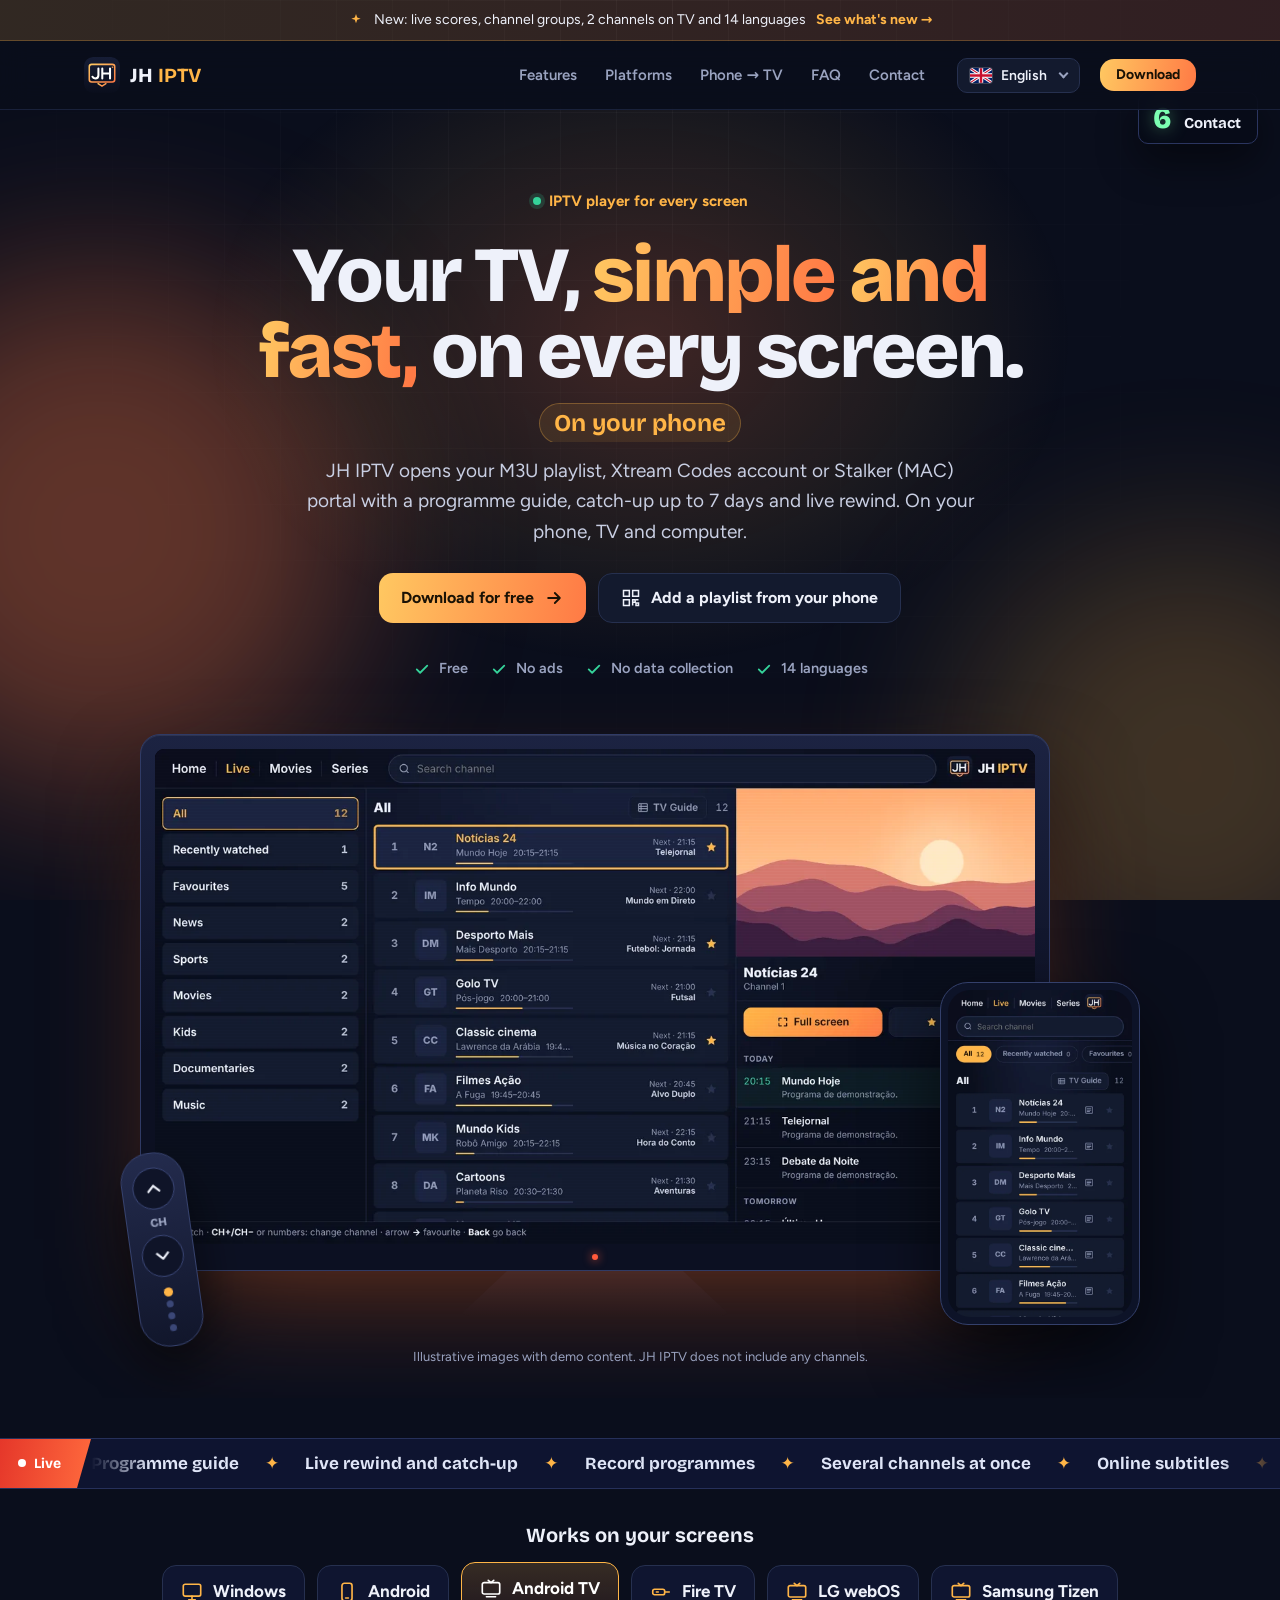
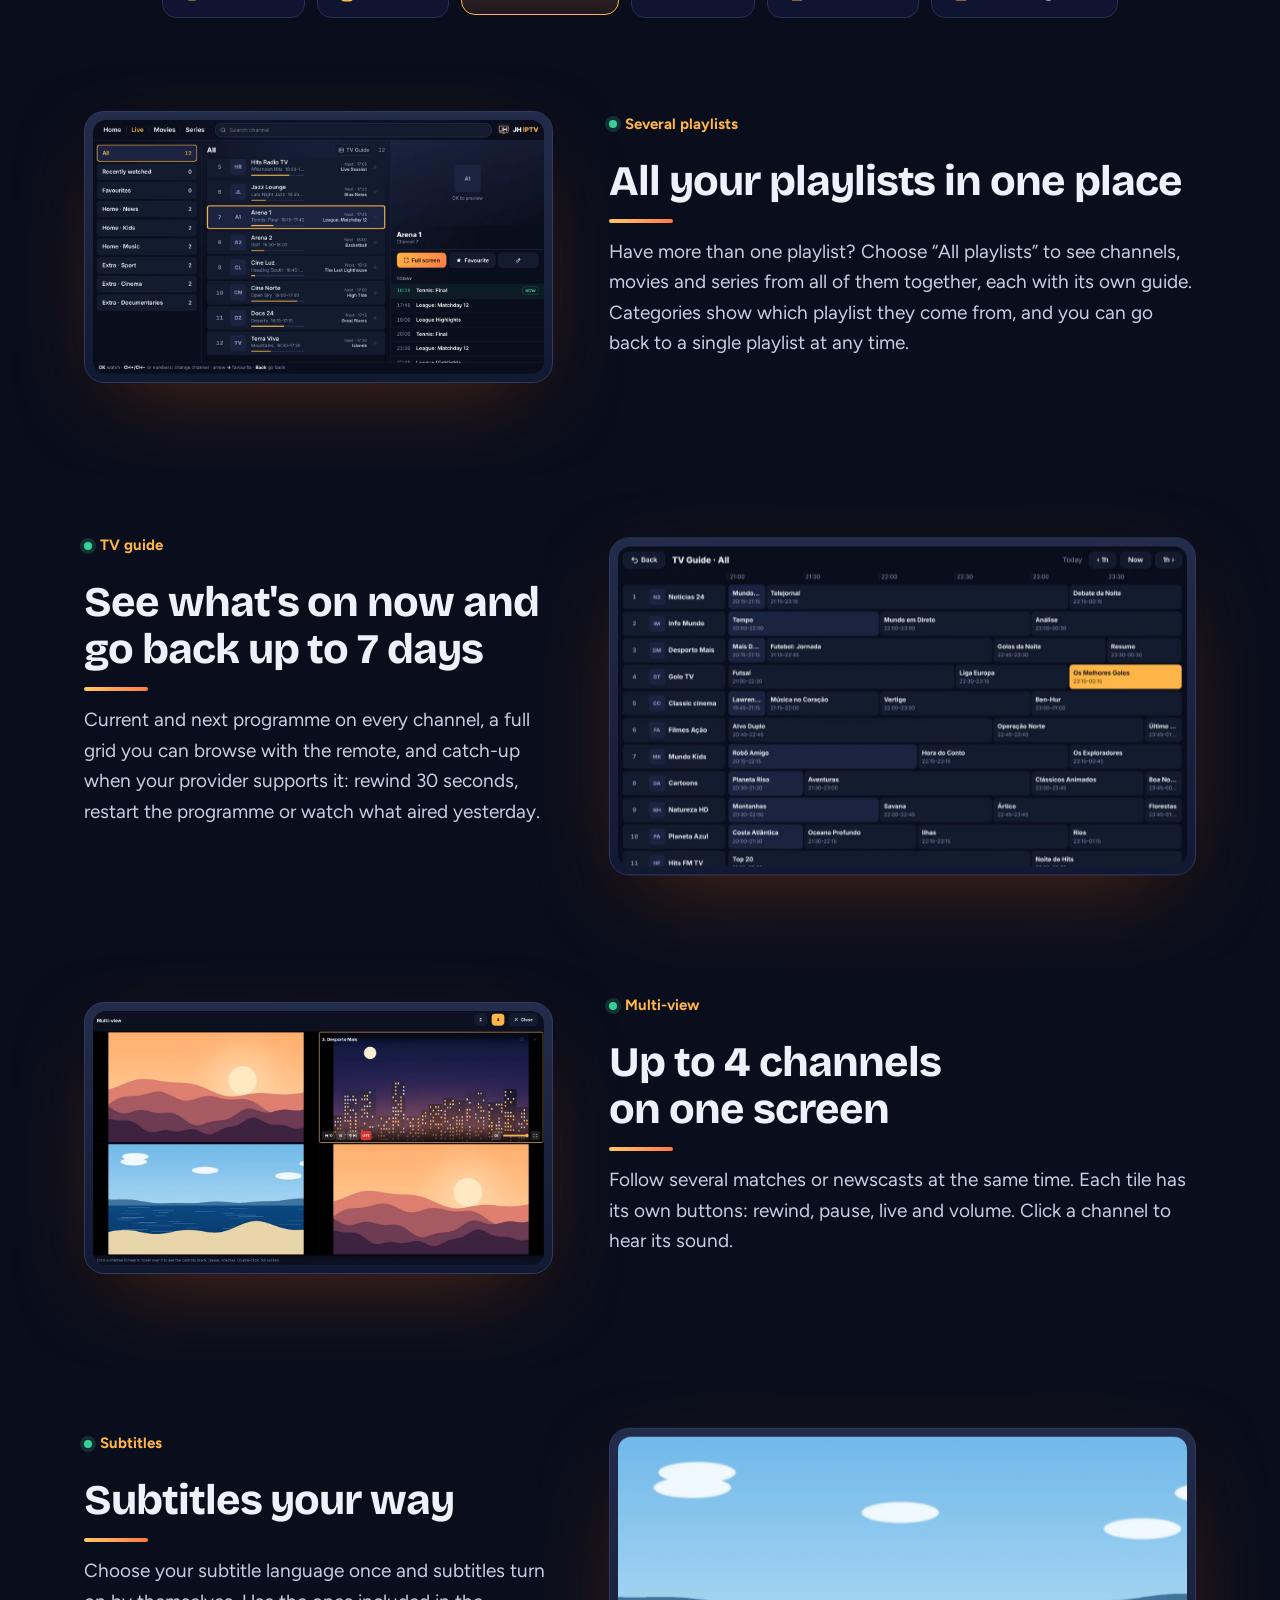
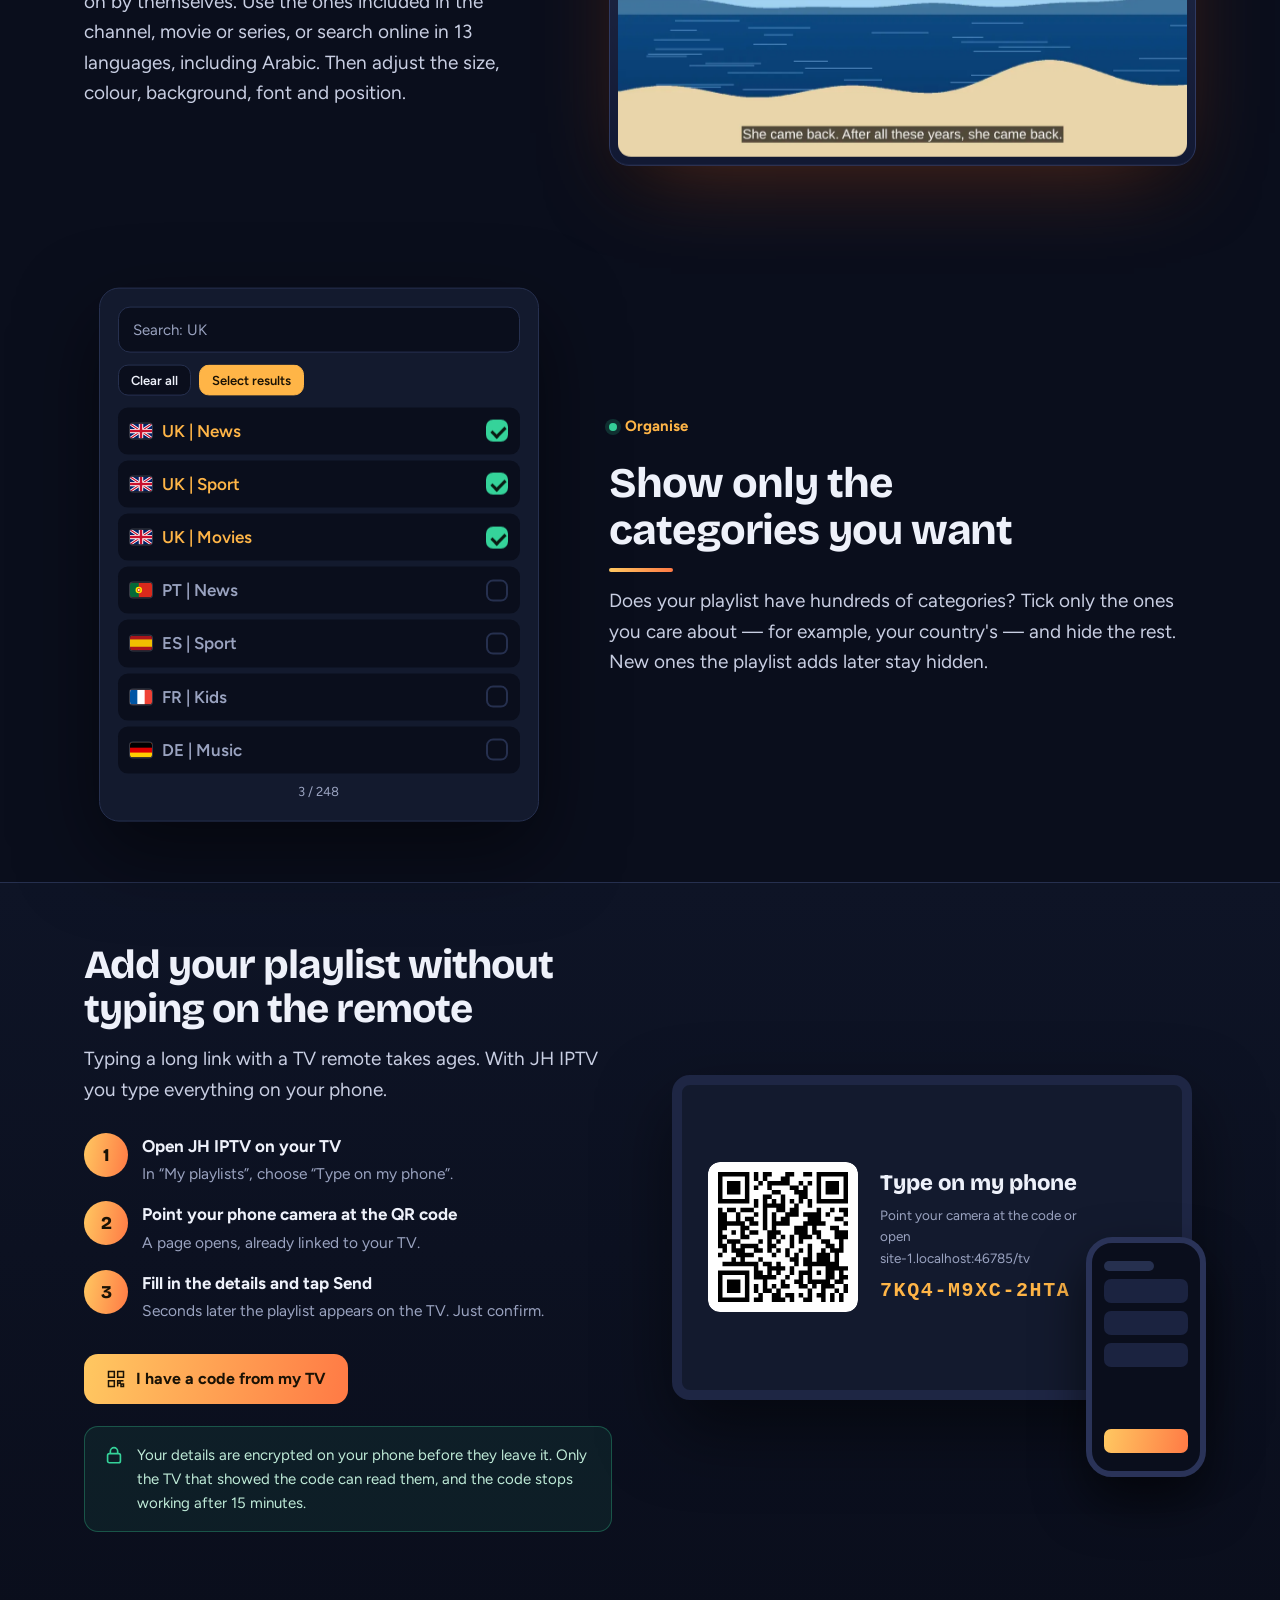
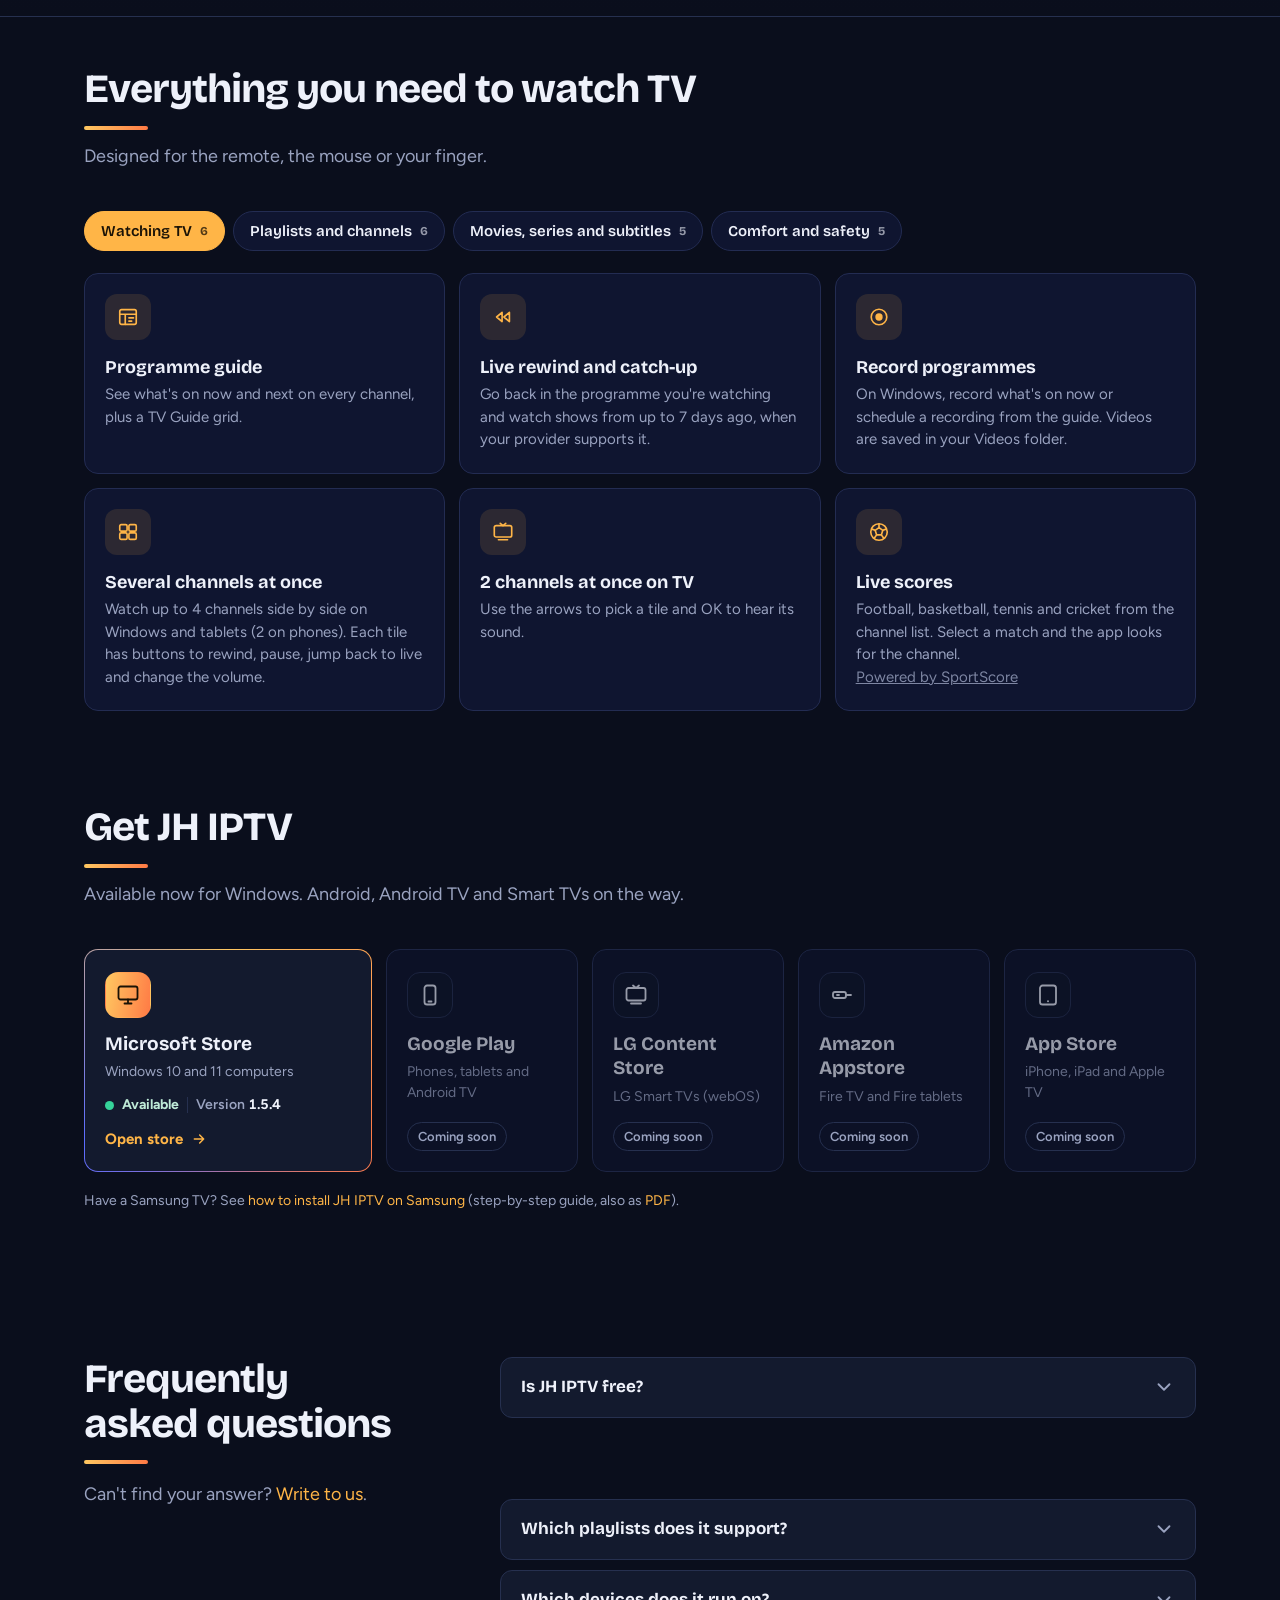
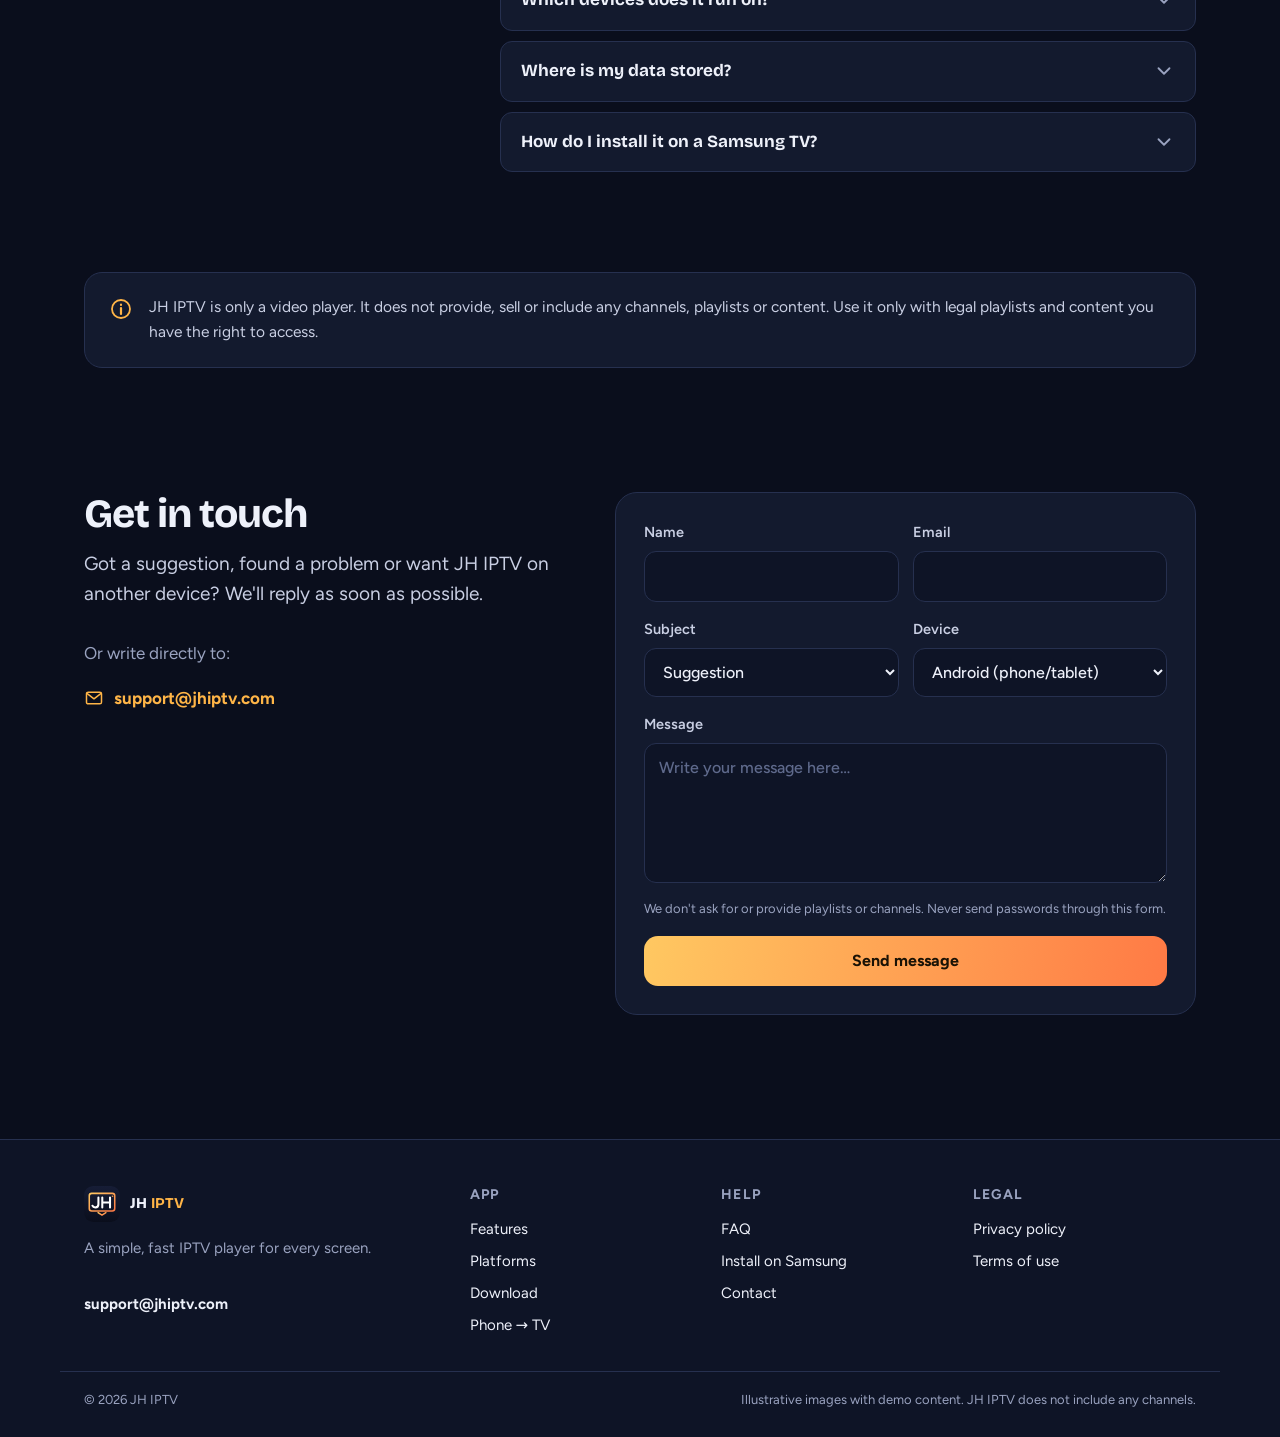
==== commit 7500aa18: "Add files via upload" ====
--- a/index.html
+++ b/index.html
@@ -18,7 +18,7 @@
 <meta property="og:image" content="https://jhiptv.com/en-tv-live.webp">
 <meta name="twitter:card" content="summary_large_image">
 <script type="application/ld+json">{"@context":"https://schema.org","@type":"SoftwareApplication","name":"JH IPTV","url":"https://jhiptv.com/","applicationCategory":"MultimediaApplication","operatingSystem":"Windows 10, Windows 11, Android, Android TV, LG webOS, Samsung Tizen","offers":{"@type":"Offer","price":"0","priceCurrency":"EUR"},"inLanguage":["pt","en","es","fr","de","it"]}</script>
-<style>.ftabs{display:flex;flex-wrap:wrap;gap:8px;margin:0 0 22px}.ftab{display:inline-flex;align-items:center;gap:8px;padding:10px 16px;border-radius:999px;border:1px solid #232c52;background:#0f1530;color:inherit;font:600 15px/1.2 var(--display,inherit);cursor:pointer;transition:background .2s,border-color .2s}.ftab small{font-size:12px;opacity:.6;font-weight:700}.ftab:hover{border-color:rgba(255,181,71,.55)}.ftab[aria-selected="true"]{background:var(--accent);border-color:var(--accent);color:#1a1206}.ftab[aria-selected="true"] small{opacity:.75}.ftab:focus-visible,.ftp:focus-visible{outline:2px solid var(--accent);outline-offset:3px}.ftp[hidden]{display:none}.ftp{animation:ftin .25s ease}@keyframes ftin{from{opacity:0}to{opacity:1}}@media (prefers-reduced-motion:reduce){.ftp{animation:none}}@media (max-width:620px){.ftabs{flex-wrap:nowrap;overflow-x:auto;margin-left:-16px;margin-right:-16px;padding:0 16px 4px;scrollbar-width:none}.ftab{flex:0 0 auto}}.epsrc{margin:.4rem 0 0;font-size:.82rem}.epsrc a{color:inherit;opacity:.8;text-decoration:underline}</style>
+<style>html.rtl .mq,html.rtl .mq-t{direction:ltr}html.rtl,html.rtl body{overflow-x:hidden}html.rtl .skip{left:auto;right:-999px}html.rtl .ep,html.rtl .txt,html.rtl .sec-h,html.rtl .faq{text-align:right}.ftabs{display:flex;flex-wrap:wrap;gap:8px;margin:0 0 22px}.ftab{display:inline-flex;align-items:center;gap:8px;padding:10px 16px;border-radius:999px;border:1px solid #232c52;background:#0f1530;color:inherit;font:600 15px/1.2 var(--display,inherit);cursor:pointer;transition:background .2s,border-color .2s}.ftab small{font-size:12px;opacity:.6;font-weight:700}.ftab:hover{border-color:rgba(255,181,71,.55)}.ftab[aria-selected="true"]{background:var(--accent);border-color:var(--accent);color:#1a1206}.ftab[aria-selected="true"] small{opacity:.75}.ftab:focus-visible,.ftp:focus-visible{outline:2px solid var(--accent);outline-offset:3px}.ftp[hidden]{display:none}.ftp{animation:ftin .25s ease}@keyframes ftin{from{opacity:0}to{opacity:1}}@media (prefers-reduced-motion:reduce){.ftp{animation:none}}@media (max-width:620px){.ftabs{flex-wrap:nowrap;overflow-x:auto;margin-left:-16px;margin-right:-16px;padding:0 16px 4px;scrollbar-width:none}.ftab{flex:0 0 auto}}.epsrc{margin:.4rem 0 0;font-size:.82rem}.epsrc a{color:inherit;opacity:.8;text-decoration:underline}</style>
 </head>
 <body class="v5 v6">
 <a class="skip" href="#main" data-i="skip">Saltar para o conteúdo</a>
@@ -63,7 +63,7 @@
       <a href="#contacto" data-i="nav_ct">Contacto</a>
     </nav>
     <div class="lang"><select id="langSel" aria-label="Idioma / Language">
-      <option value="pt">Português</option><option value="en">English</option><option value="es">Español</option><option value="fr">Français</option><option value="de">Deutsch</option><option value="it">Italiano</option>
+      <option value="pt">Português</option><option value="en">English</option><option value="es">Español</option><option value="fr">Français</option><option value="de">Deutsch</option><option value="it">Italiano</option><option value="nl">Nederlands</option><option value="pl">Polski</option><option value="ro">Română</option><option value="tr">Türkçe</option><option value="id">Bahasa Indonesia</option><option value="hi">हिन्दी</option><option value="ar">العربية</option><option value="ur">اردو</option>
     </select></div>
     <a class="btn primary sm" href="#descarregar" data-i="cta_top">Descarregar</a>
     <button class="mbtn" id="mBtn" type="button" aria-expanded="false" aria-controls="mNav" data-ia="menu" aria-label="Menu"><i></i><i></i><i></i></button>
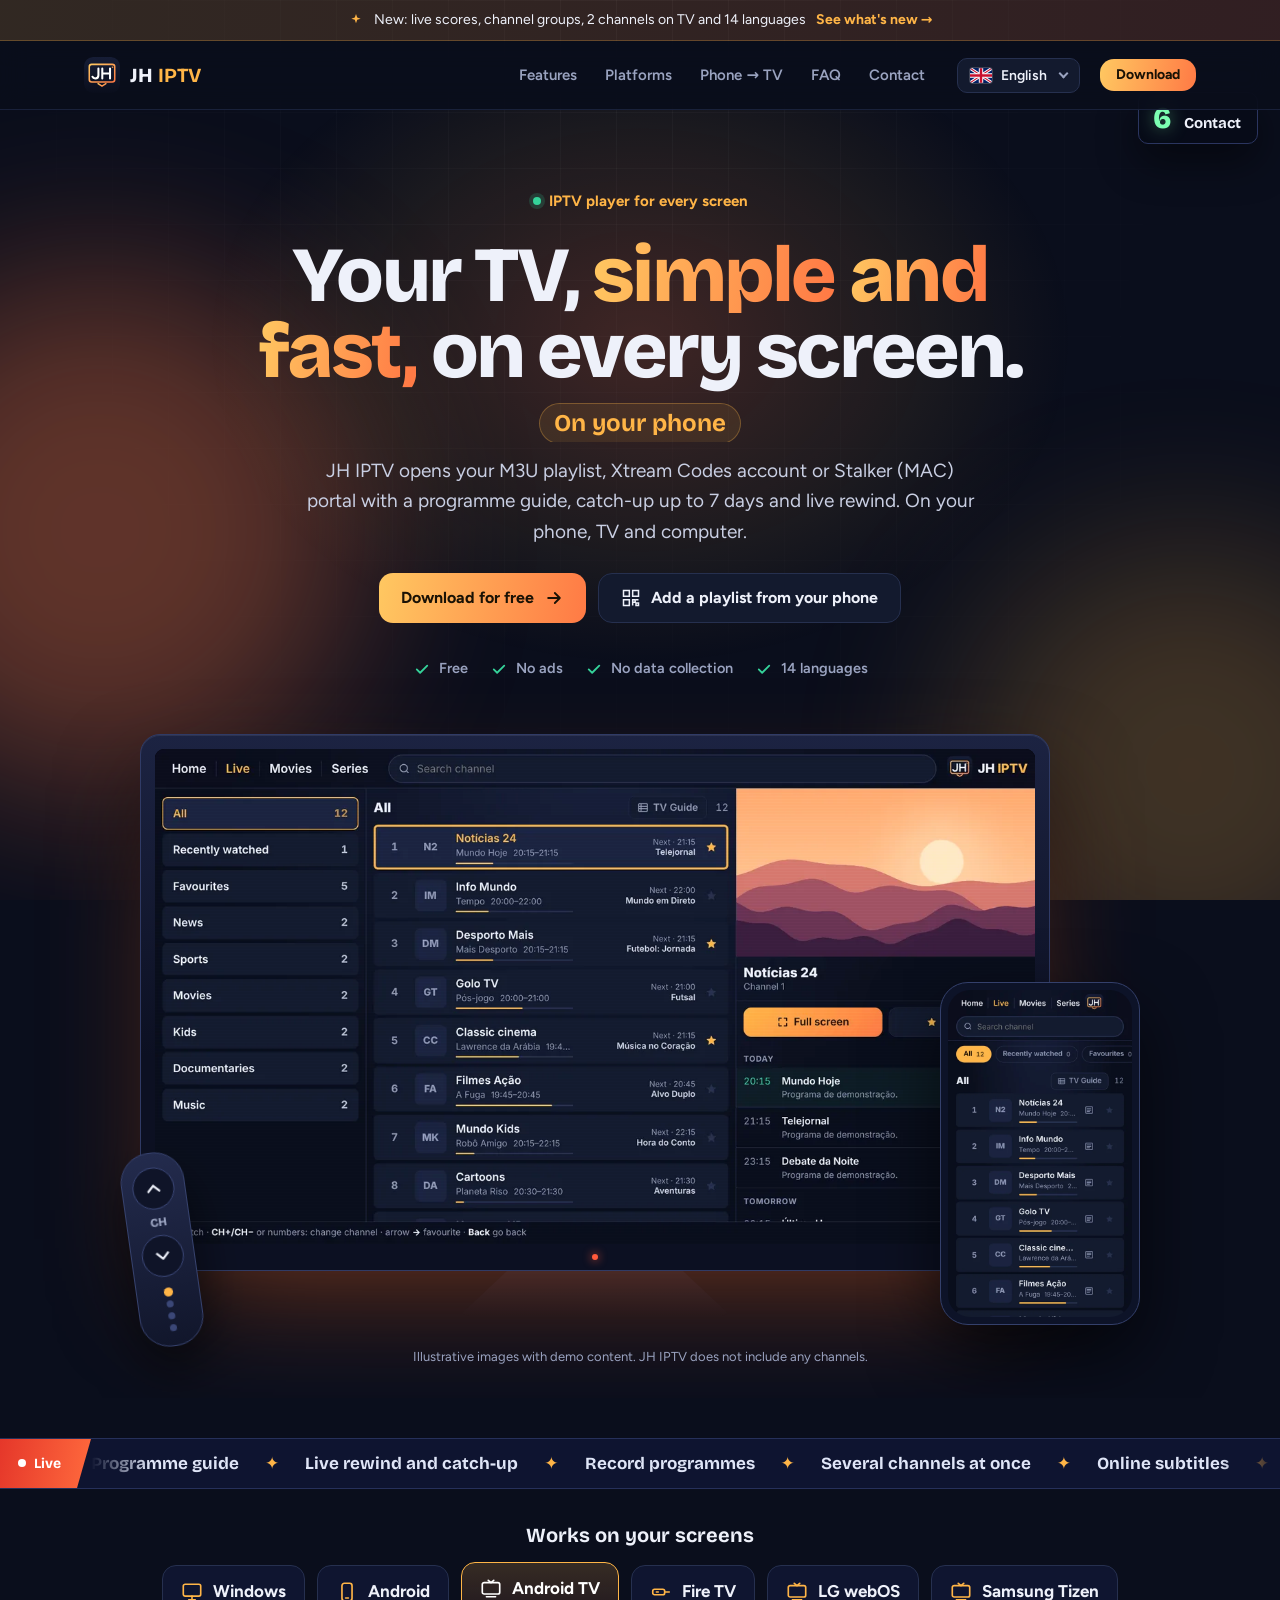
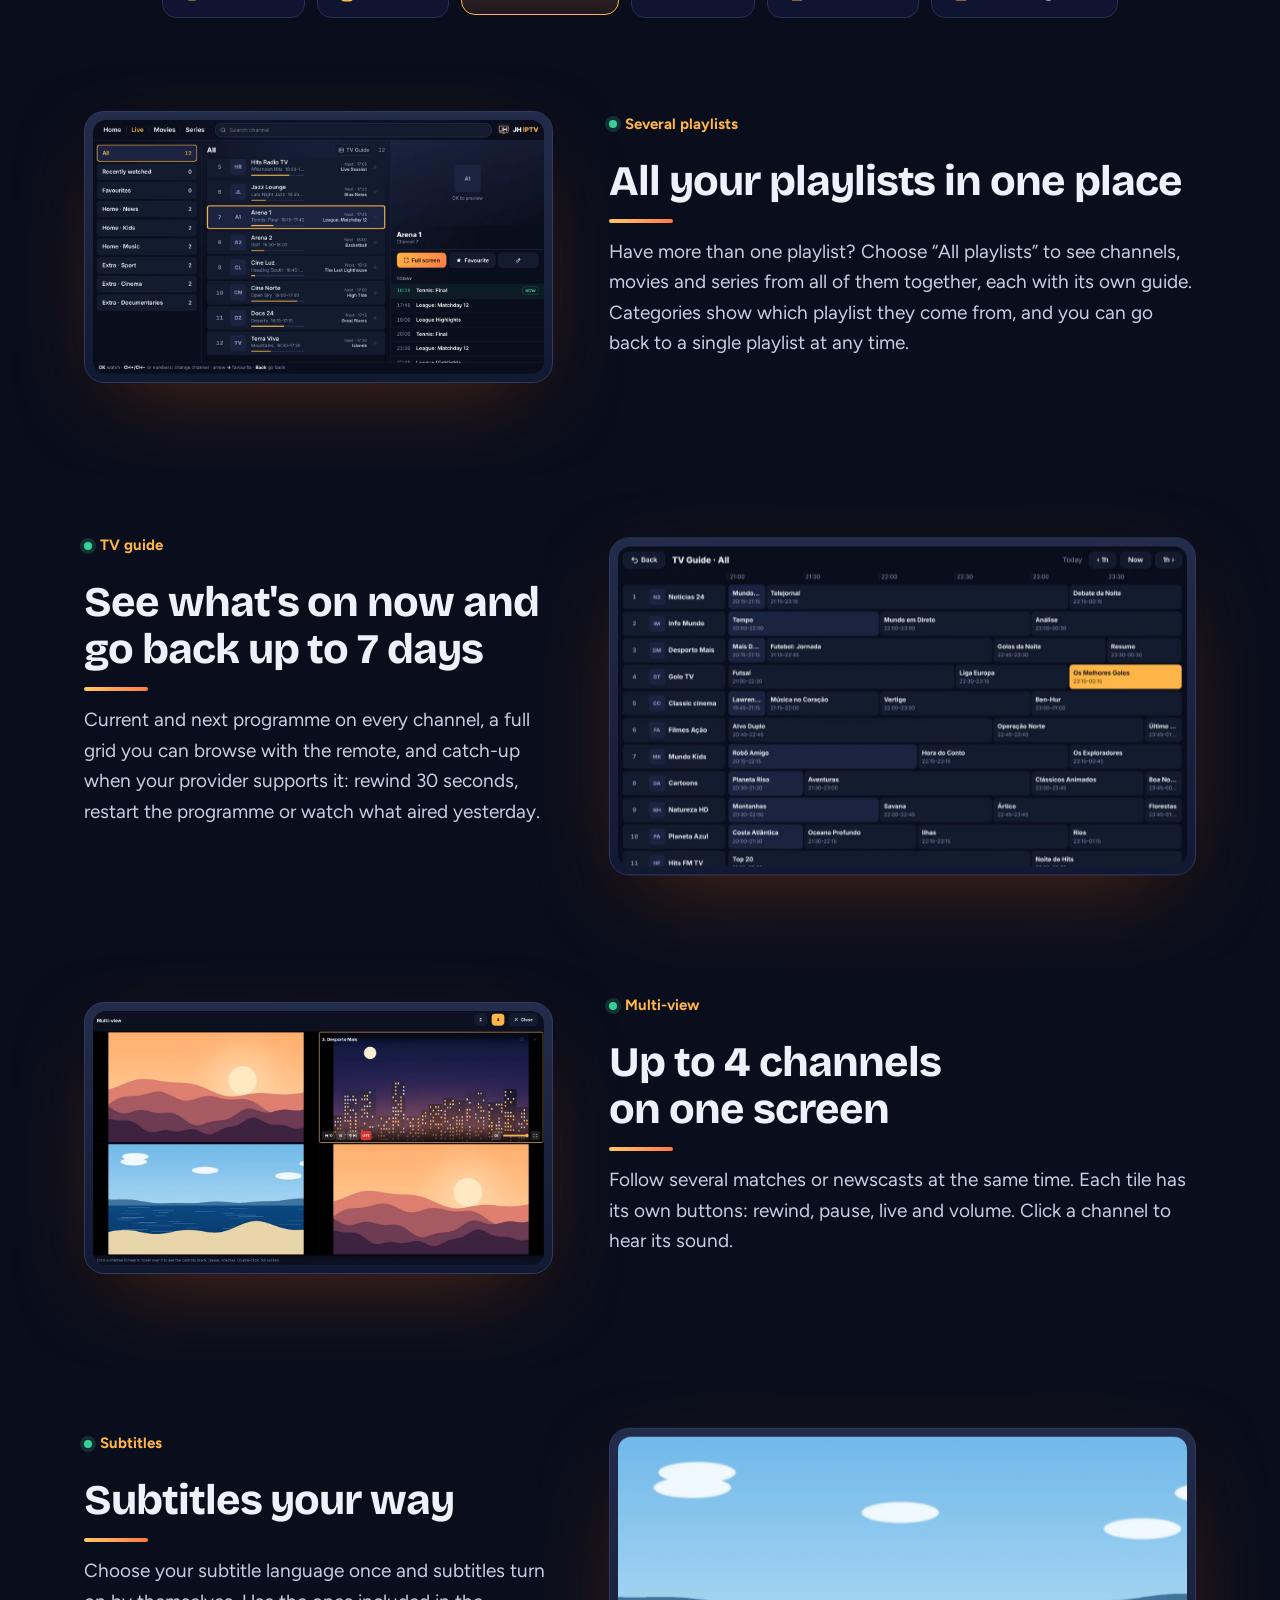
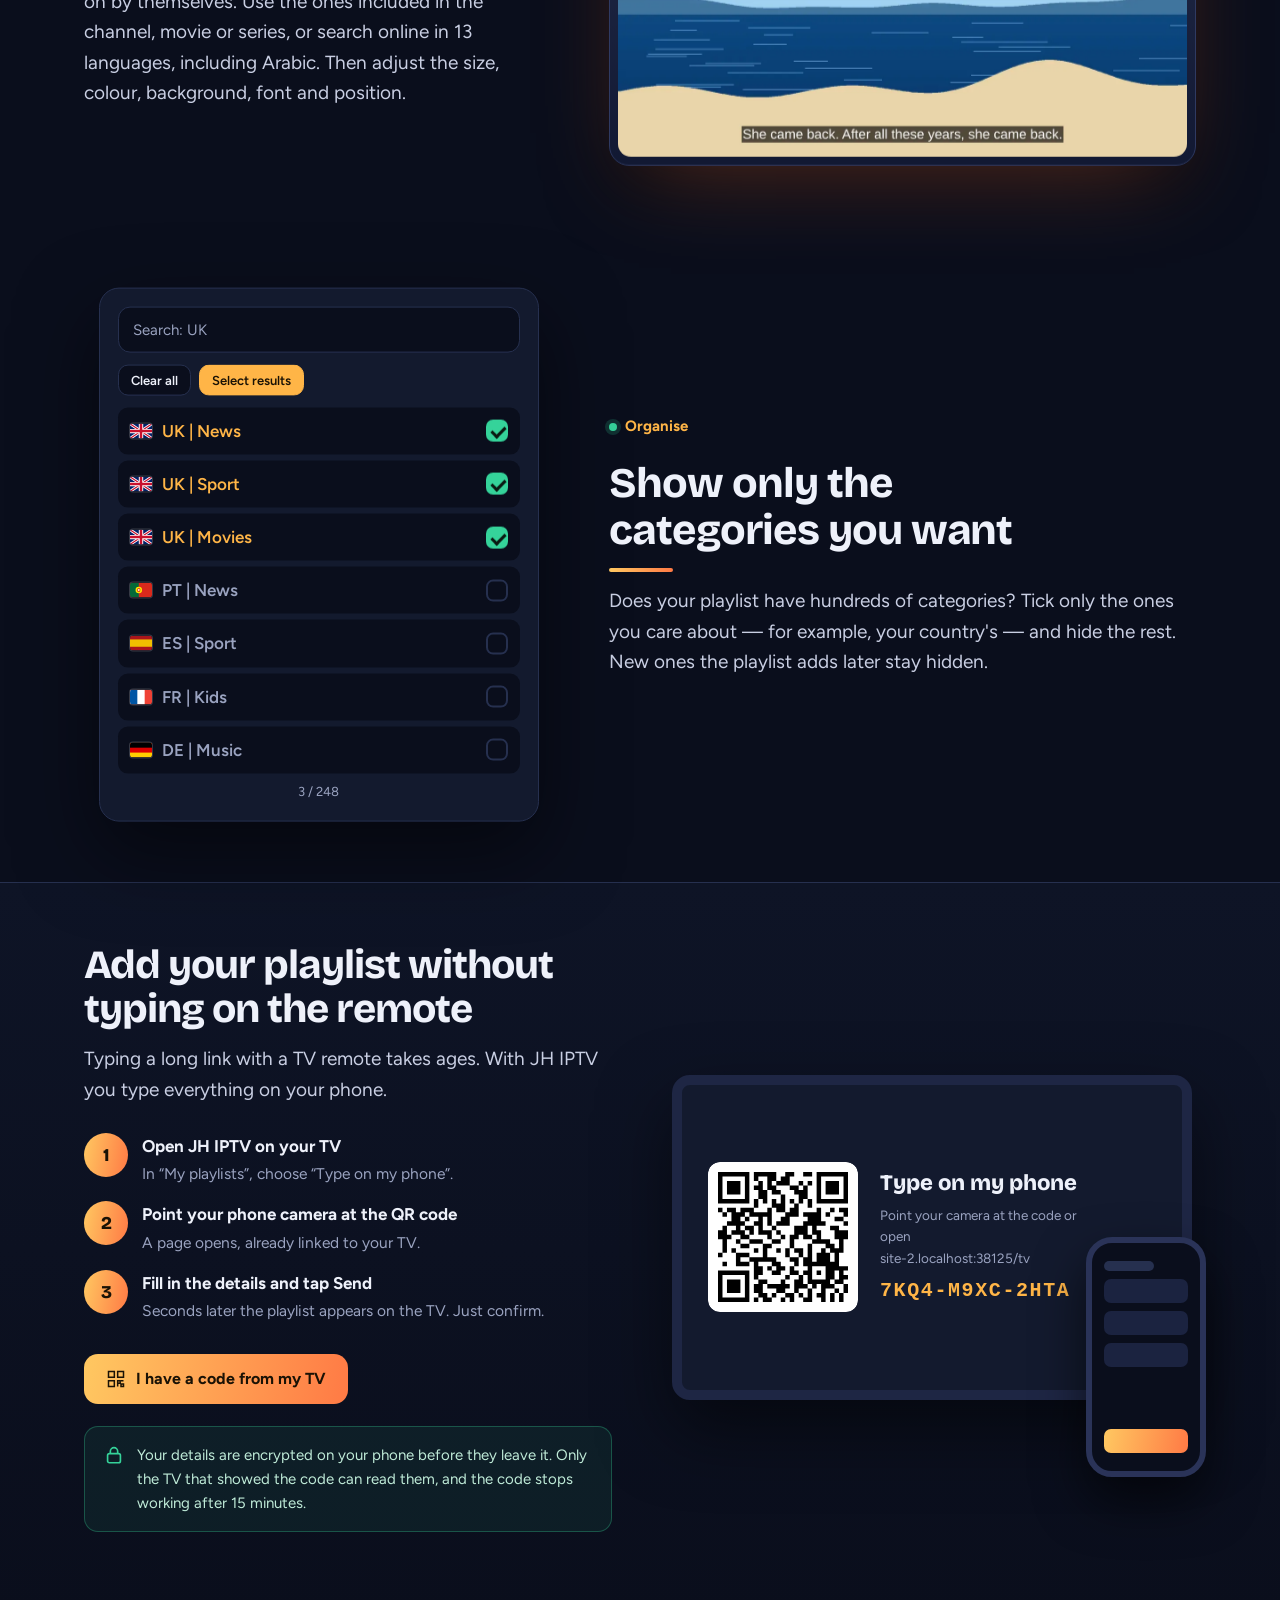
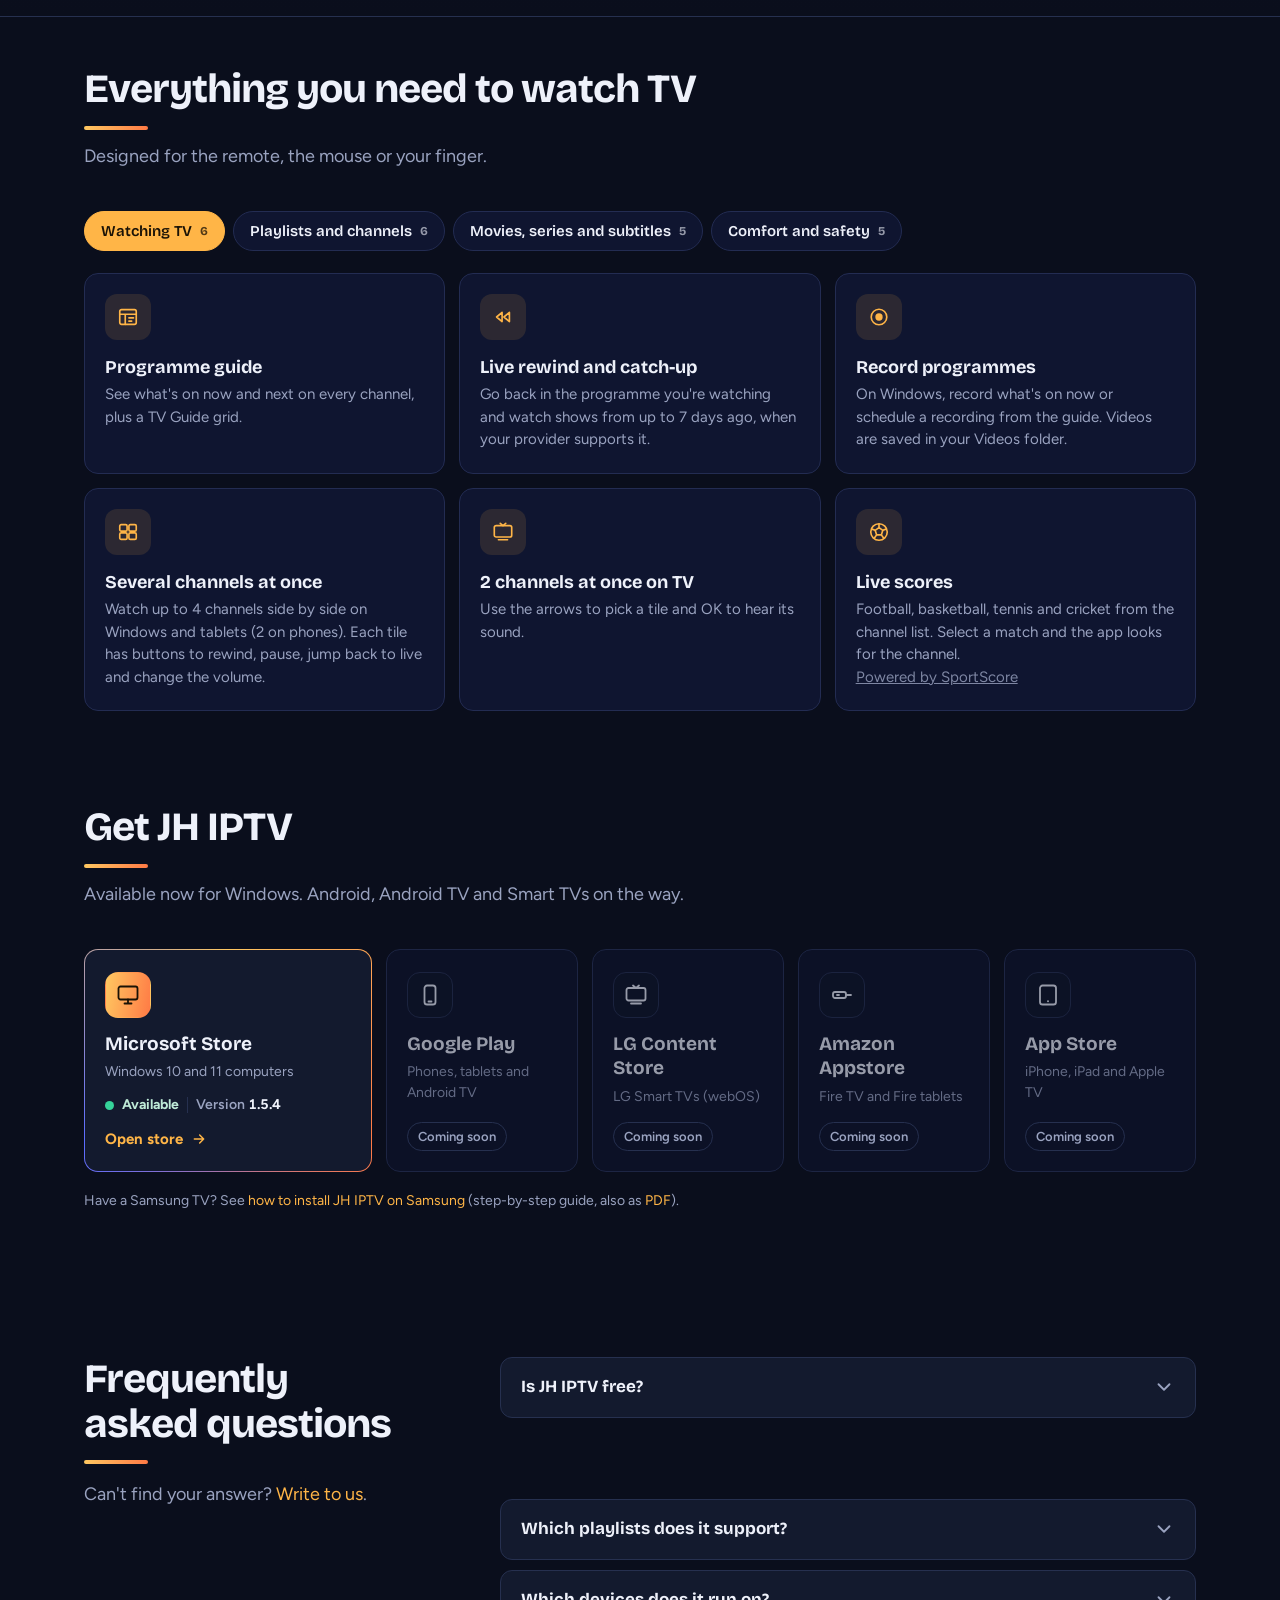
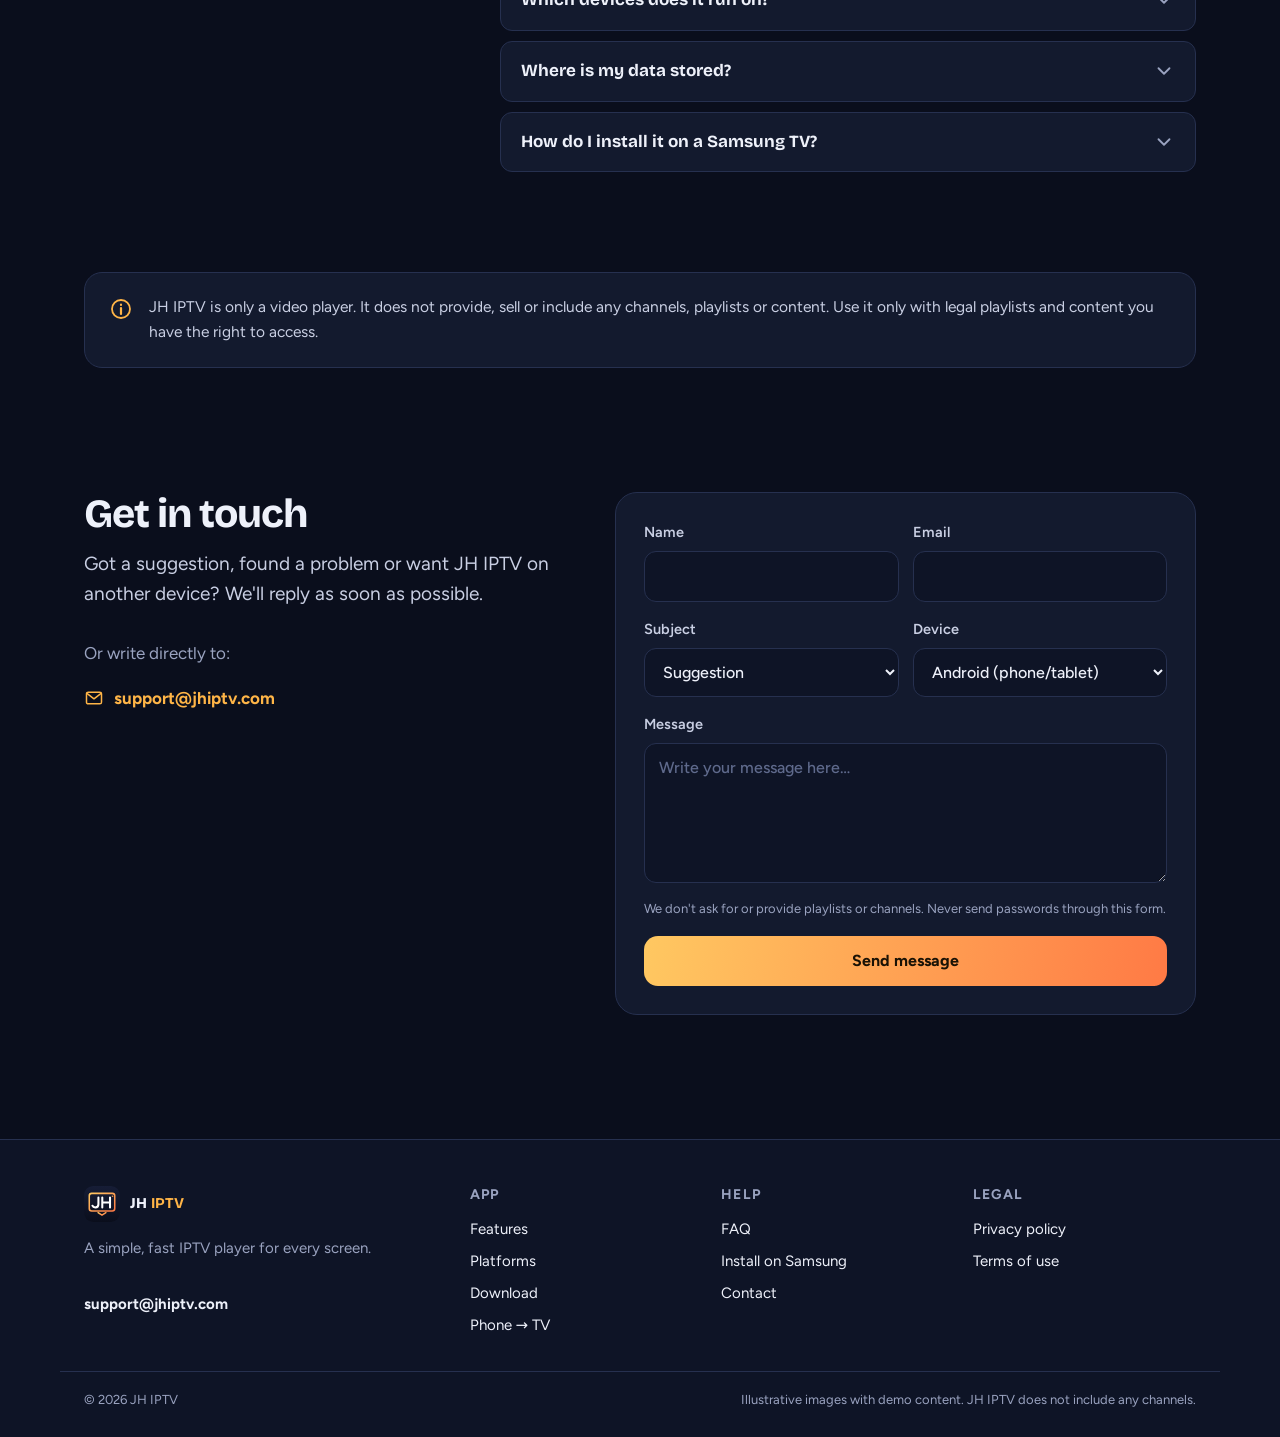
==== commit 604ab023: "Add files via upload" ====
--- a/index.html
+++ b/index.html
@@ -1,5 +1,5 @@
 <!doctype html>
-<html lang="pt">
+<html lang="en">
 <head>
 <meta charset="utf-8">
 <meta name="viewport" content="width=device-width,initial-scale=1,viewport-fit=cover">
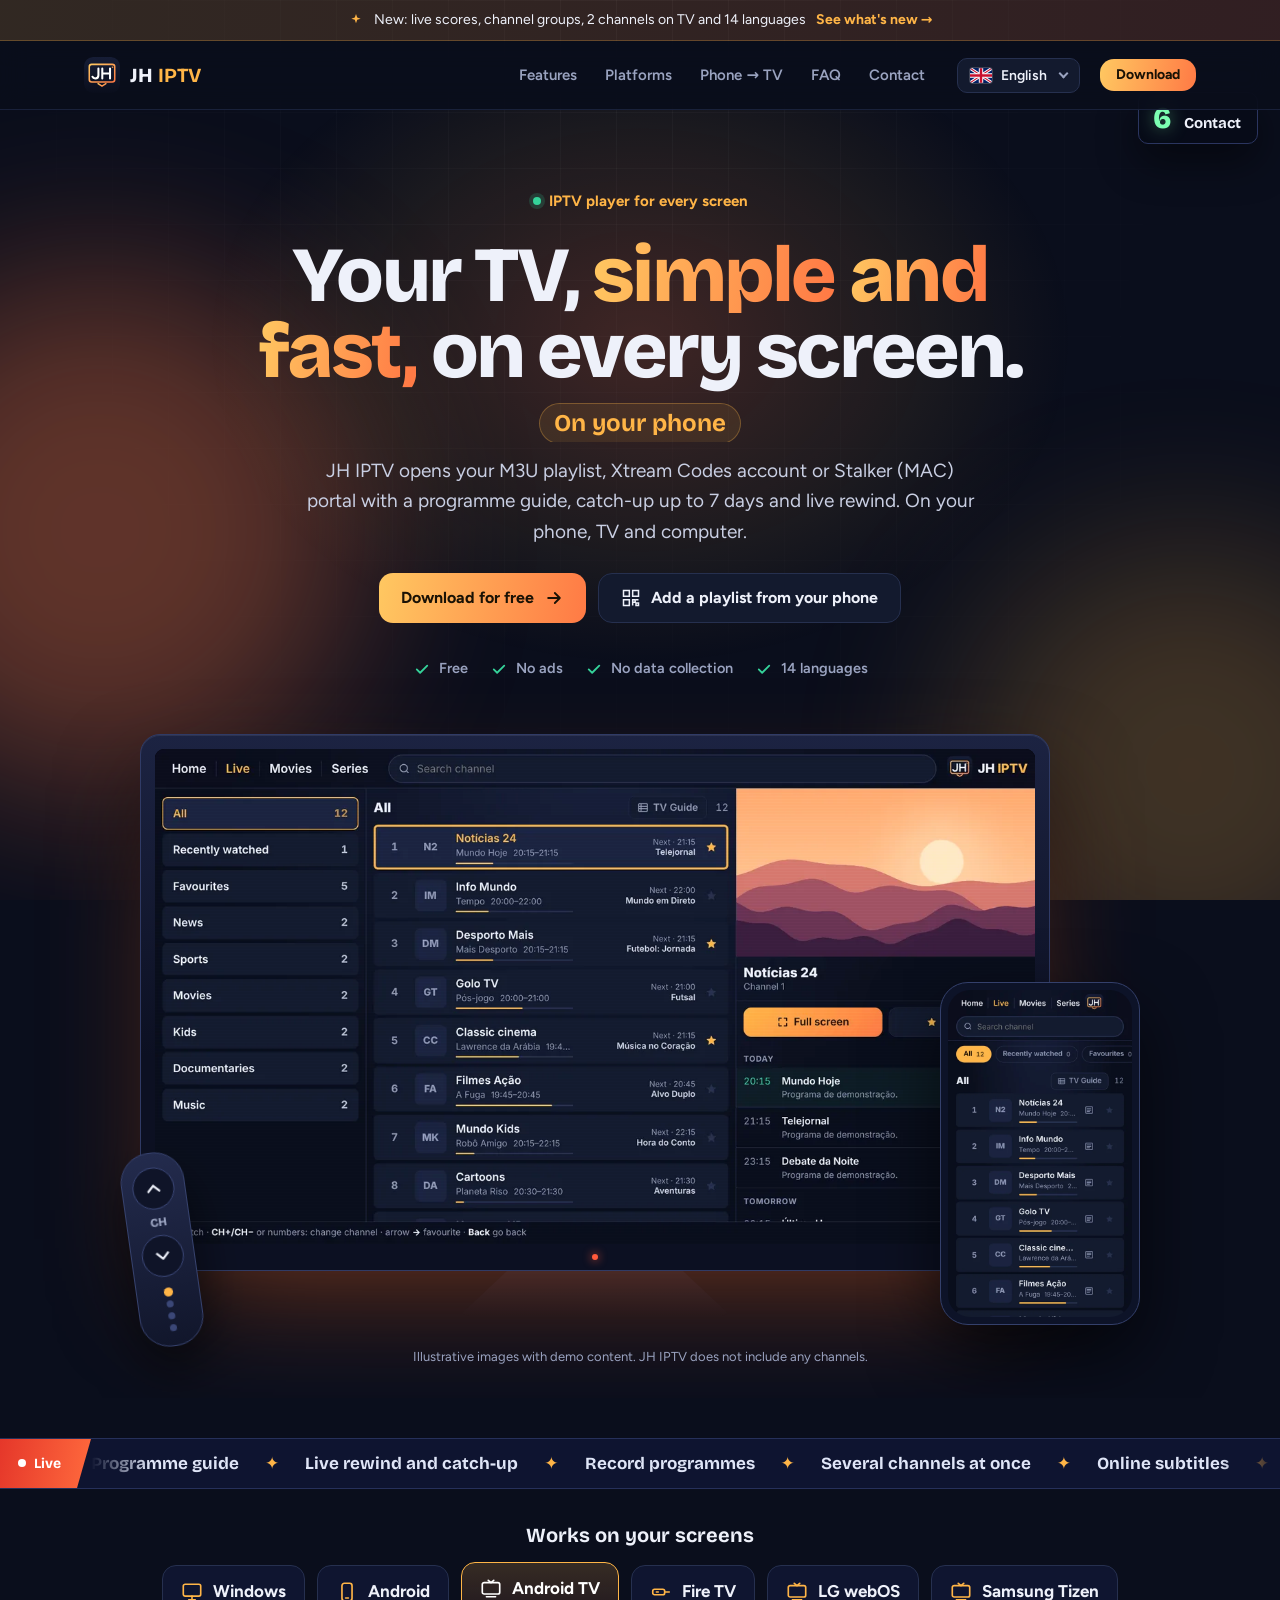
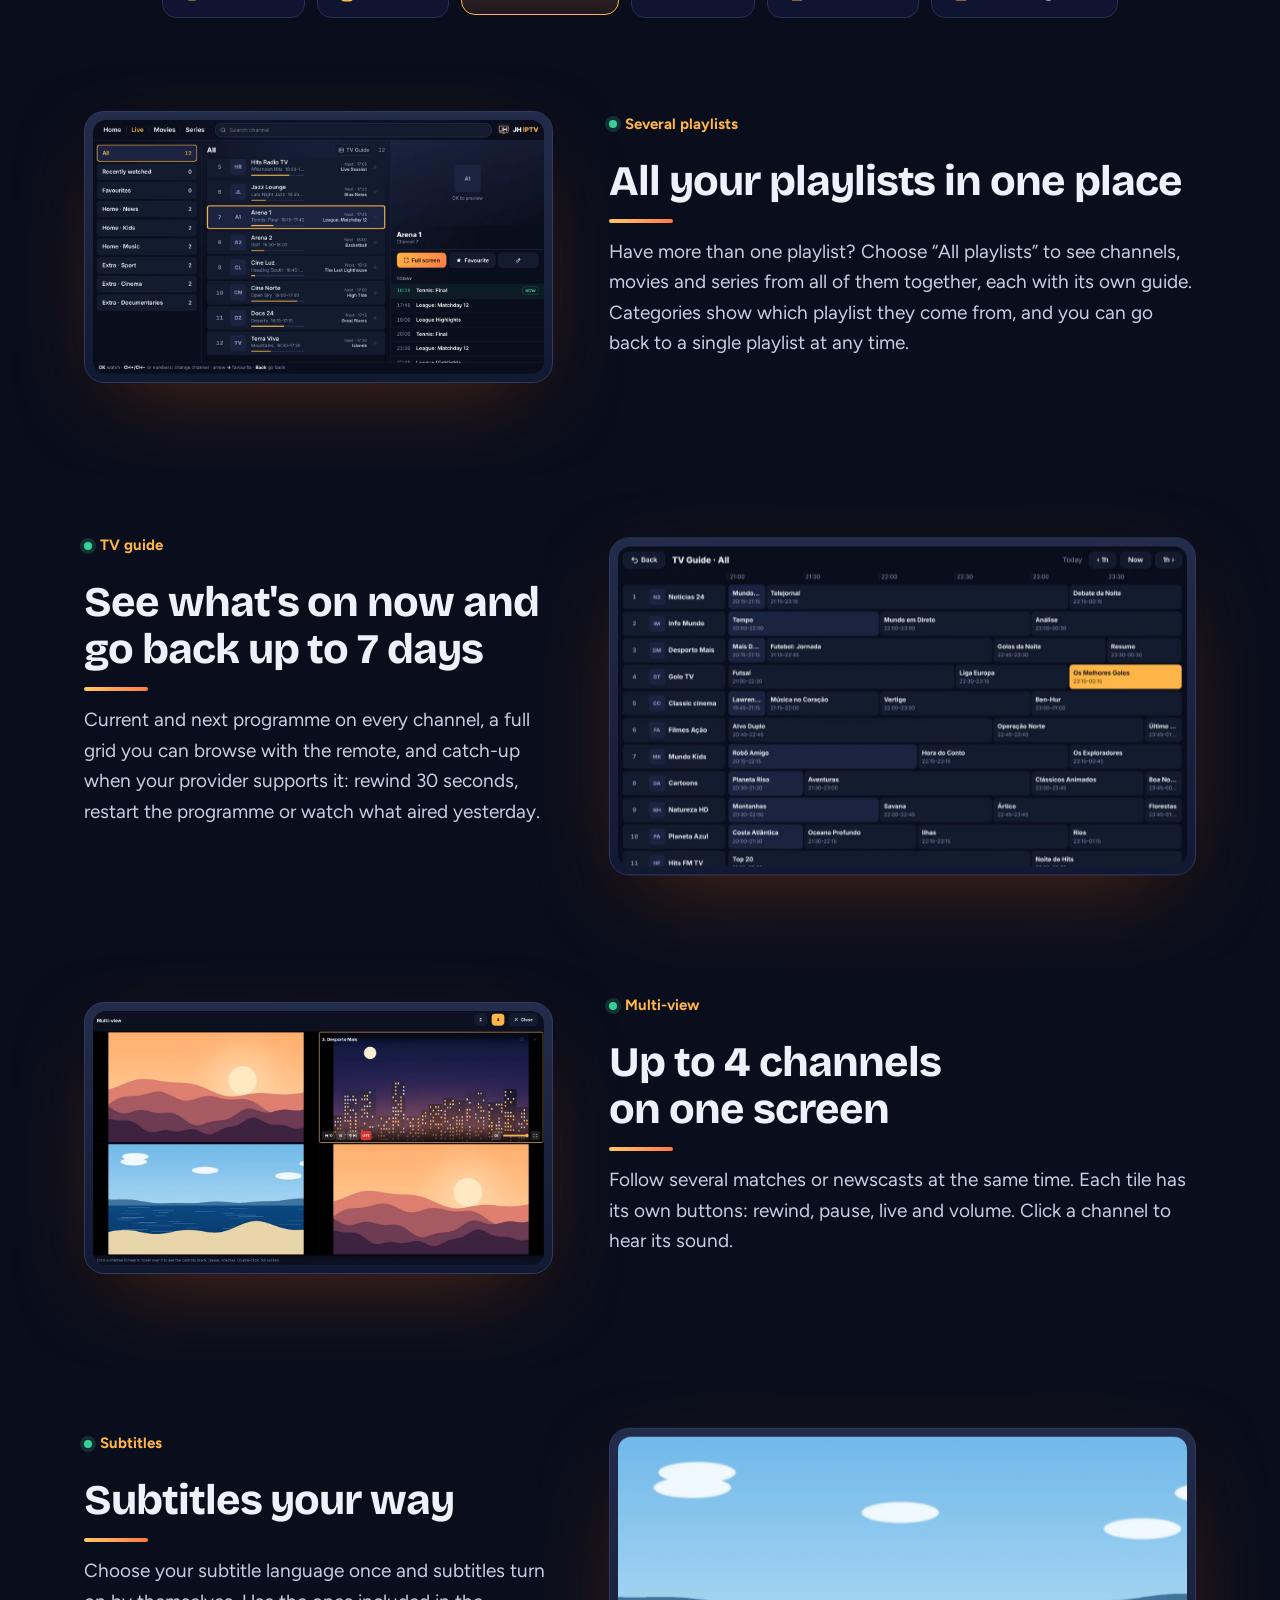
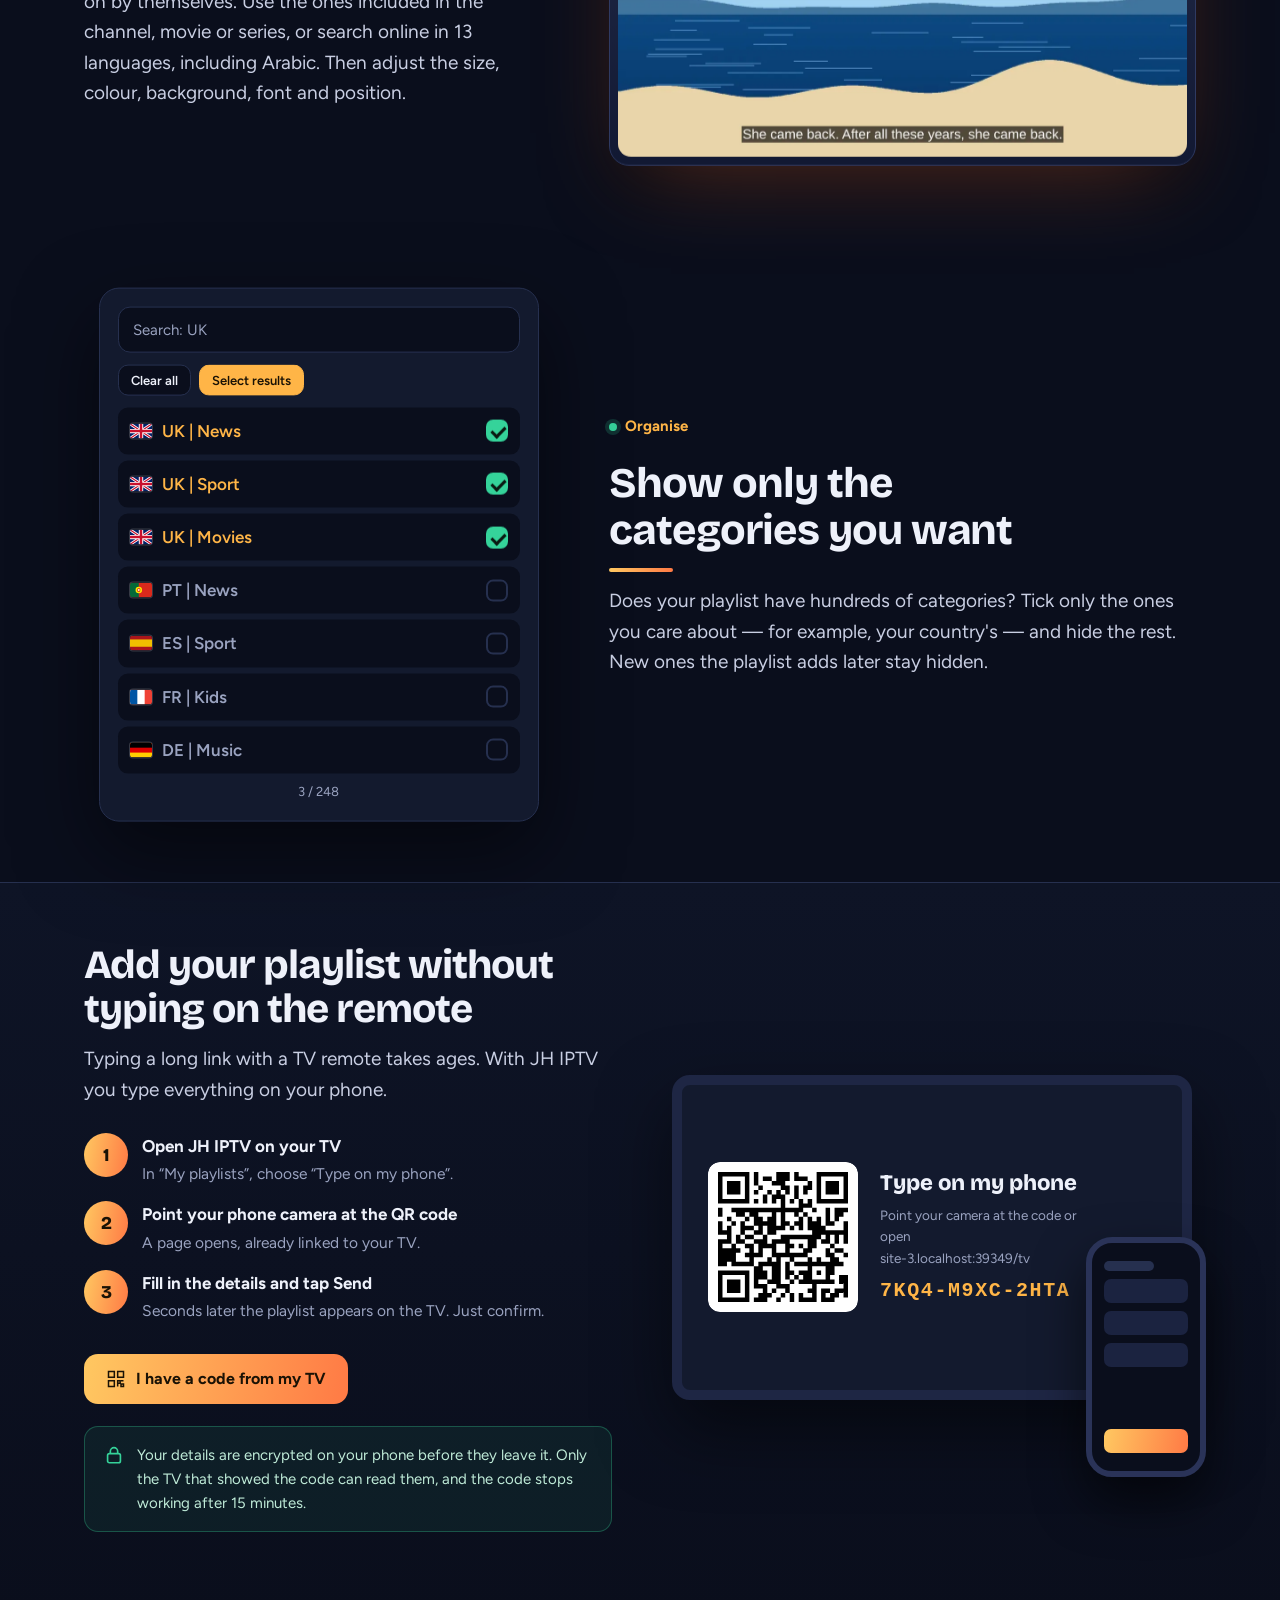
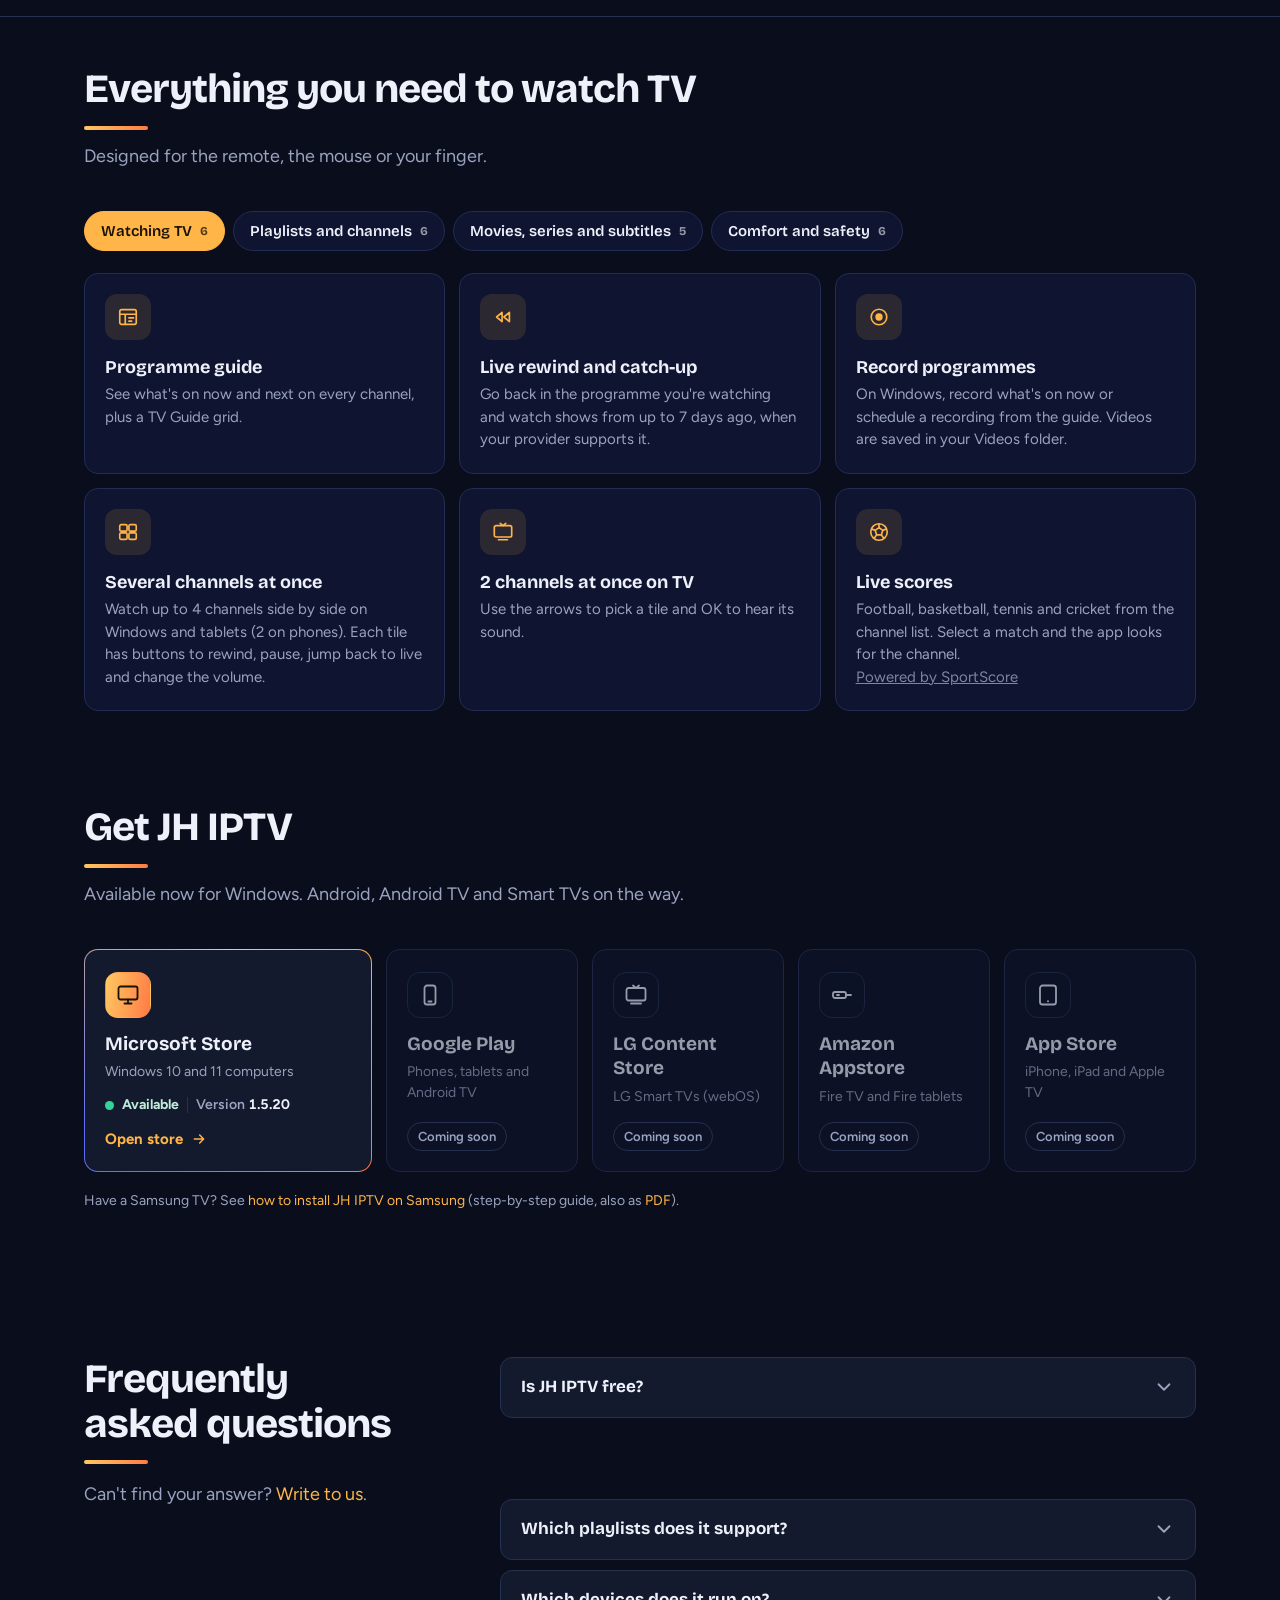
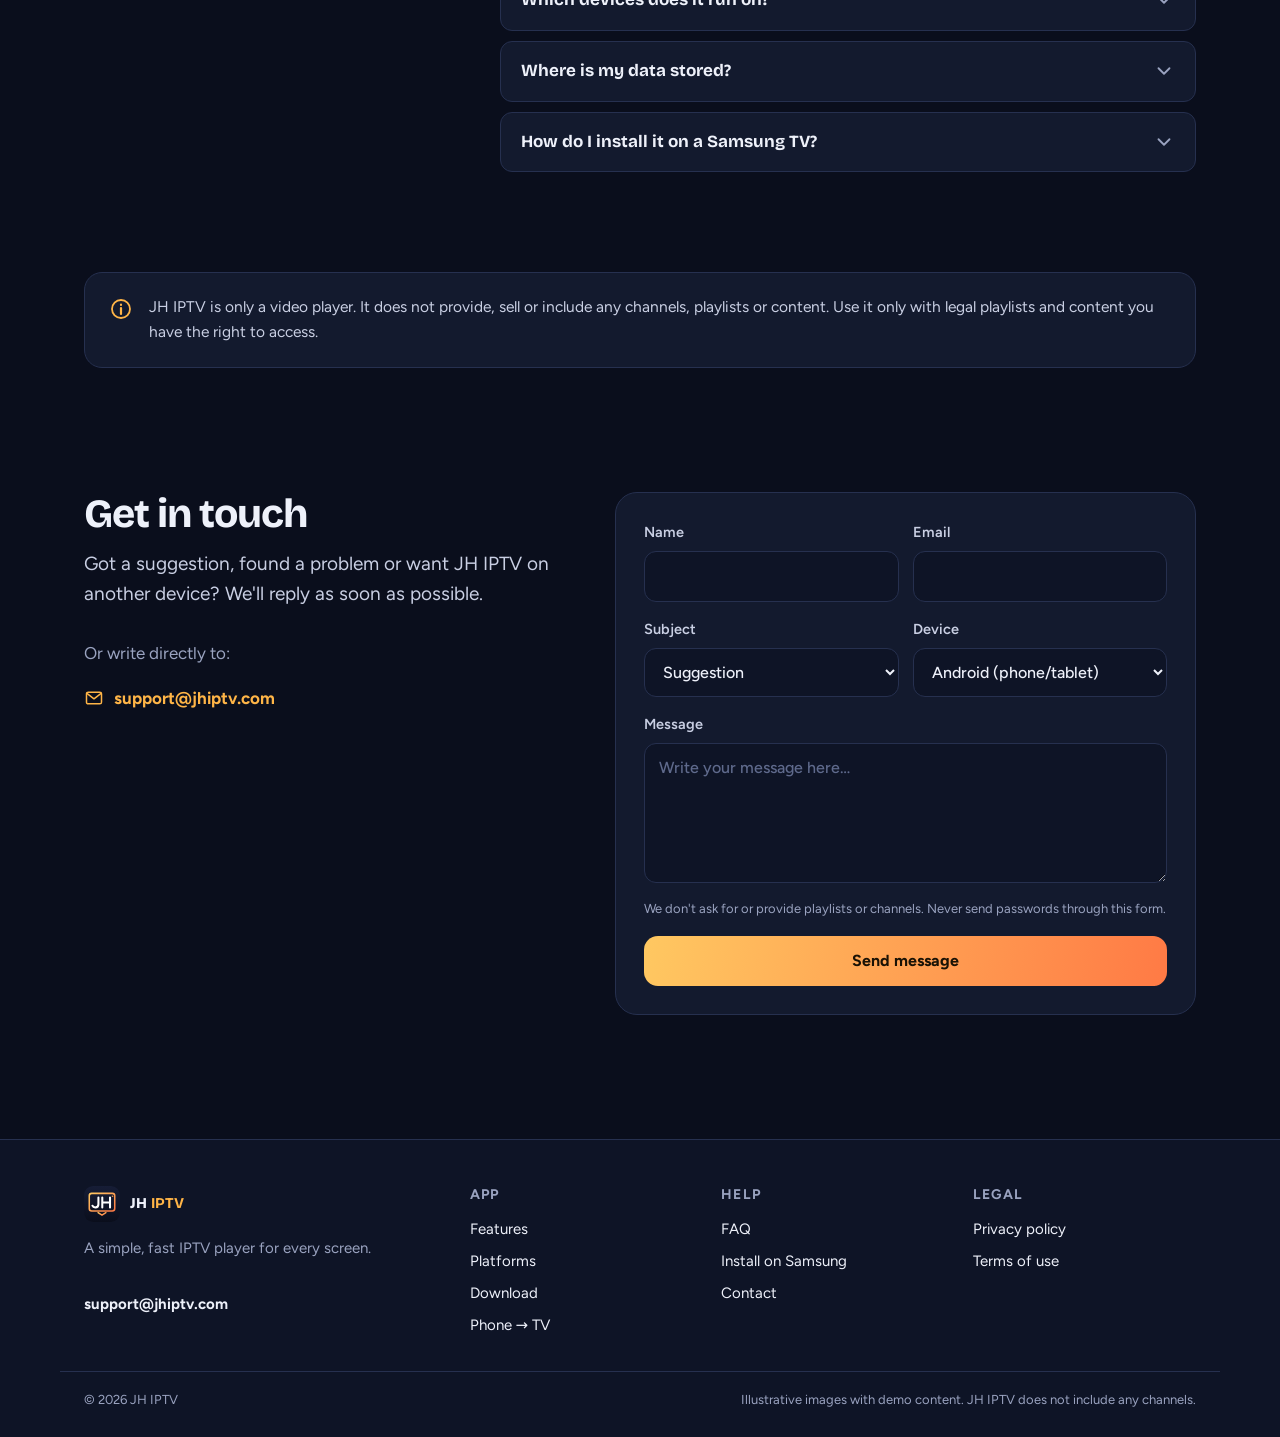
==== commit 2c3995ad: "Samsung 1.5.14 e perfis com lista propria no site Pagina: novo cartao «Um perfil para cada pessoa» e" ====
--- a/index.html
+++ b/index.html
@@ -38,7 +38,7 @@
   <symbol id="i-rec" viewBox="0 0 24 24"><circle cx="12" cy="12" r="8.5" fill="none" stroke="currentColor" stroke-width="1.8"/><circle cx="12" cy="12" r="4" fill="currentColor"/></symbol>
   <symbol id="i-sort" viewBox="0 0 24 24"><path d="M4 6h10M4 12h7M4 18h4M17 5v14M14 16l3 3 3-3" fill="none" stroke="currentColor" stroke-width="1.8" stroke-linecap="round" stroke-linejoin="round"/></symbol>
   <symbol id="i-bell" viewBox="0 0 24 24"><path d="M6 16V11a6 6 0 0112 0v5l1.5 2h-15zM10 20.5a2 2 0 004 0" fill="none" stroke="currentColor" stroke-width="1.8" stroke-linejoin="round"/></symbol>
-  <symbol id="i-lock" viewBox="0 0 24 24"><rect x="5" y="10.5" width="14" height="10" rx="2" fill="none" stroke="currentColor" stroke-width="1.8"/><path d="M8 10.5V8a4 4 0 018 0v2.5" fill="none" stroke="currentColor" stroke-width="1.8"/></symbol>
+  <symbol id="i-users" viewBox="0 0 24 24"><g fill="none" stroke="currentColor" stroke-width="1.8" stroke-linecap="round"><circle cx="9" cy="8" r="3.5"/><path d="M2.5 20c0-3.6 2.9-6 6.5-6s6.5 2.4 6.5 6"/><circle cx="17" cy="9" r="2.6"/><path d="M17.5 14.2c2.4.4 4 2.3 4 5"/></g></symbol><symbol id="i-lock" viewBox="0 0 24 24"><rect x="5" y="10.5" width="14" height="10" rx="2" fill="none" stroke="currentColor" stroke-width="1.8"/><path d="M8 10.5V8a4 4 0 018 0v2.5" fill="none" stroke="currentColor" stroke-width="1.8"/></symbol>
   <symbol id="i-info" viewBox="0 0 24 24"><circle cx="12" cy="12" r="9" fill="none" stroke="currentColor" stroke-width="1.8"/><path d="M12 11v6M12 7.5v.5" stroke="currentColor" stroke-width="2.2" stroke-linecap="round"/></symbol>
   <symbol id="i-mail" viewBox="0 0 24 24"><rect x="3" y="5" width="18" height="14" rx="2" fill="none" stroke="currentColor" stroke-width="1.8"/><path d="M3.5 6.5L12 13l8.5-6.5" fill="none" stroke="currentColor" stroke-width="1.8" stroke-linejoin="round"/></symbol>
   <symbol id="i-audio" viewBox="0 0 24 24"><path d="M4 9.5h3.5L12 5.5v13l-4.5-4H4z" fill="none" stroke="currentColor" stroke-width="1.8" stroke-linejoin="round"/><path d="M15.5 9a4 4 0 010 6M18 6.5a7.5 7.5 0 010 11" fill="none" stroke="currentColor" stroke-width="1.8" stroke-linecap="round"/></symbol><symbol id="i-swap" viewBox="0 0 24 24"><path d="M4 8h13l-3.5-3.5M20 16H7l3.5 3.5" fill="none" stroke="currentColor" stroke-width="1.8" stroke-linecap="round" stroke-linejoin="round"/></symbol><symbol id="i-cc" viewBox="0 0 24 24"><rect x="2.5" y="5" width="19" height="14" rx="2.5" fill="none" stroke="currentColor" stroke-width="1.8"/><path d="M10.5 10.2a2.4 2.4 0 100 3.6M17 10.2a2.4 2.4 0 100 3.6" fill="none" stroke="currentColor" stroke-width="1.8" stroke-linecap="round"/></symbol>
@@ -187,8 +187,8 @@
   <section class="grid2">
     <div class="wrap">
       <div class="sec-h"><h2 data-i="ft_h"></h2><p data-i="ft_p"></p></div>
-      <div class="ftabs" role="tablist" data-ia="ft_h" aria-label="Funções"><button type="button" class="ftab" role="tab" id="ftt-tv" aria-controls="ftp-tv" aria-selected="true"><span data-i="fc_tv"></span><small>6</small></button><button type="button" class="ftab" role="tab" id="ftt-lists" aria-controls="ftp-lists" aria-selected="false" tabindex="-1"><span data-i="fc_lists"></span><small>6</small></button><button type="button" class="ftab" role="tab" id="ftt-vod" aria-controls="ftp-vod" aria-selected="false" tabindex="-1"><span data-i="fc_vod"></span><small>5</small></button><button type="button" class="ftab" role="tab" id="ftt-more" aria-controls="ftp-more" aria-selected="false" tabindex="-1"><span data-i="fc_more"></span><small>5</small></button></div>
-      <div class="epg ftp" id="ftp-tv" role="tabpanel" aria-labelledby="ftt-tv" tabindex="0"><div class="ep"><span class="epi"><svg><use href="#i-guide"/></svg></span><div class="epb"><h3 data-i="f1"></h3><p data-i="f1s"></p></div></div><div class="ep"><span class="epi"><svg><use href="#i-rewind"/></svg></span><div class="epb"><h3 data-i="f2"></h3><p data-i="f2s"></p></div></div><div class="ep"><span class="epi"><svg><use href="#i-rec"/></svg></span><div class="epb"><h3 data-i="f4"></h3><p data-i="f4s"></p></div></div><div class="ep"><span class="epi"><svg><use href="#i-grid"/></svg></span><div class="epb"><h3 data-i="f6"></h3><p data-i="f6s"></p></div></div><div class="ep"><span class="epi"><svg><use href="#i-tv"/></svg></span><div class="epb"><h3 data-i="f20"></h3><p data-i="f20s"></p></div></div><div class="ep"><span class="epi"><svg><use href="#i-ball"/></svg></span><div class="epb"><h3 data-i="f22"></h3><p data-i="f22s"></p><p class="epsrc"><a href="https://sportscore.com/" rel="dofollow" title="Sports data by SportScore">Powered by SportScore</a></p></div></div></div><div class="epg ftp" id="ftp-lists" role="tabpanel" aria-labelledby="ftt-lists" tabindex="0"><div class="ep"><span class="epi"><svg><use href="#i-spark"/></svg></span><div class="epb"><h3 data-i="f13"></h3><p data-i="f13s"></p></div></div><div class="ep"><span class="epi"><svg><use href="#i-stick"/></svg></span><div class="epb"><h3 data-i="f14"></h3><p data-i="f14s"></p></div></div><div class="ep"><span class="epi"><svg><use href="#i-swap"/></svg></span><div class="epb"><h3 data-i="f17"></h3><p data-i="f17s"></p></div></div><div class="ep"><span class="epi"><svg><use href="#i-qr"/></svg></span><div class="epb"><h3 data-i="f9"></h3><p data-i="f9s"></p></div></div><div class="ep"><span class="epi"><svg><use href="#i-star"/></svg></span><div class="epb"><h3 data-i="f18"></h3><p data-i="f18s"></p></div></div><div class="ep"><span class="epi"><svg><use href="#i-sort"/></svg></span><div class="epb"><h3 data-i="f5"></h3><p data-i="f5s"></p></div></div></div><div class="epg ftp" id="ftp-vod" role="tabpanel" aria-labelledby="ftt-vod" tabindex="0"><div class="ep"><span class="epi"><svg><use href="#i-sort"/></svg></span><div class="epb"><h3 data-i="f19"></h3><p data-i="f19s"></p></div></div><div class="ep"><span class="epi"><svg><use href="#i-cc"/></svg></span><div class="epb"><h3 data-i="f15"></h3><p data-i="f15s"></p></div></div><div class="ep"><span class="epi"><svg><use href="#i-audio"/></svg></span><div class="epb"><h3 data-i="f16"></h3><p data-i="f16s"></p></div></div><div class="ep"><span class="epi"><svg><use href="#i-upd"/></svg></span><div class="epb"><h3 data-i="f10"></h3><p data-i="f10s"></p></div></div><div class="ep"><span class="epi"><svg><use href="#i-search"/></svg></span><div class="epb"><h3 data-i="f3"></h3><p data-i="f3s"></p></div></div></div><div class="epg ftp" id="ftp-more" role="tabpanel" aria-labelledby="ftt-more" tabindex="0"><div class="ep"><span class="epi"><svg><use href="#i-check"/></svg></span><div class="epb"><h3 data-i="f21"></h3><p data-i="f21s"></p></div></div><div class="ep"><span class="epi"><svg><use href="#i-bell"/></svg></span><div class="epb"><h3 data-i="f7"></h3><p data-i="f7s"></p></div></div><div class="ep"><span class="epi"><svg><use href="#i-lock"/></svg></span><div class="epb"><h3 data-i="f8"></h3><p data-i="f8s"></p></div></div><div class="ep"><span class="epi"><svg><use href="#i-reload"/></svg></span><div class="epb"><h3 data-i="f11"></h3><p data-i="f11s"></p></div></div><div class="ep"><span class="epi"><svg><use href="#i-upd"/></svg></span><div class="epb"><h3 data-i="f12"></h3><p data-i="f12s"></p></div></div></div>
+      <div class="ftabs" role="tablist" data-ia="ft_h" aria-label="Funções"><button type="button" class="ftab" role="tab" id="ftt-tv" aria-controls="ftp-tv" aria-selected="true"><span data-i="fc_tv"></span><small>6</small></button><button type="button" class="ftab" role="tab" id="ftt-lists" aria-controls="ftp-lists" aria-selected="false" tabindex="-1"><span data-i="fc_lists"></span><small>6</small></button><button type="button" class="ftab" role="tab" id="ftt-vod" aria-controls="ftp-vod" aria-selected="false" tabindex="-1"><span data-i="fc_vod"></span><small>5</small></button><button type="button" class="ftab" role="tab" id="ftt-more" aria-controls="ftp-more" aria-selected="false" tabindex="-1"><span data-i="fc_more"></span><small>6</small></button></div>
+      <div class="epg ftp" id="ftp-tv" role="tabpanel" aria-labelledby="ftt-tv" tabindex="0"><div class="ep"><span class="epi"><svg><use href="#i-guide"/></svg></span><div class="epb"><h3 data-i="f1"></h3><p data-i="f1s"></p></div></div><div class="ep"><span class="epi"><svg><use href="#i-rewind"/></svg></span><div class="epb"><h3 data-i="f2"></h3><p data-i="f2s"></p></div></div><div class="ep"><span class="epi"><svg><use href="#i-rec"/></svg></span><div class="epb"><h3 data-i="f4"></h3><p data-i="f4s"></p></div></div><div class="ep"><span class="epi"><svg><use href="#i-grid"/></svg></span><div class="epb"><h3 data-i="f6"></h3><p data-i="f6s"></p></div></div><div class="ep"><span class="epi"><svg><use href="#i-tv"/></svg></span><div class="epb"><h3 data-i="f20"></h3><p data-i="f20s"></p></div></div><div class="ep"><span class="epi"><svg><use href="#i-ball"/></svg></span><div class="epb"><h3 data-i="f22"></h3><p data-i="f22s"></p><p class="epsrc"><a href="https://sportscore.com/" rel="dofollow" title="Sports data by SportScore">Powered by SportScore</a></p></div></div></div><div class="epg ftp" id="ftp-lists" role="tabpanel" aria-labelledby="ftt-lists" tabindex="0"><div class="ep"><span class="epi"><svg><use href="#i-spark"/></svg></span><div class="epb"><h3 data-i="f13"></h3><p data-i="f13s"></p></div></div><div class="ep"><span class="epi"><svg><use href="#i-stick"/></svg></span><div class="epb"><h3 data-i="f14"></h3><p data-i="f14s"></p></div></div><div class="ep"><span class="epi"><svg><use href="#i-swap"/></svg></span><div class="epb"><h3 data-i="f17"></h3><p data-i="f17s"></p></div></div><div class="ep"><span class="epi"><svg><use href="#i-qr"/></svg></span><div class="epb"><h3 data-i="f9"></h3><p data-i="f9s"></p></div></div><div class="ep"><span class="epi"><svg><use href="#i-star"/></svg></span><div class="epb"><h3 data-i="f18"></h3><p data-i="f18s"></p></div></div><div class="ep"><span class="epi"><svg><use href="#i-sort"/></svg></span><div class="epb"><h3 data-i="f5"></h3><p data-i="f5s"></p></div></div></div><div class="epg ftp" id="ftp-vod" role="tabpanel" aria-labelledby="ftt-vod" tabindex="0"><div class="ep"><span class="epi"><svg><use href="#i-sort"/></svg></span><div class="epb"><h3 data-i="f19"></h3><p data-i="f19s"></p></div></div><div class="ep"><span class="epi"><svg><use href="#i-cc"/></svg></span><div class="epb"><h3 data-i="f15"></h3><p data-i="f15s"></p></div></div><div class="ep"><span class="epi"><svg><use href="#i-audio"/></svg></span><div class="epb"><h3 data-i="f16"></h3><p data-i="f16s"></p></div></div><div class="ep"><span class="epi"><svg><use href="#i-upd"/></svg></span><div class="epb"><h3 data-i="f10"></h3><p data-i="f10s"></p></div></div><div class="ep"><span class="epi"><svg><use href="#i-search"/></svg></span><div class="epb"><h3 data-i="f3"></h3><p data-i="f3s"></p></div></div></div><div class="epg ftp" id="ftp-more" role="tabpanel" aria-labelledby="ftt-more" tabindex="0"><div class="ep"><span class="epi"><svg><use href="#i-check"/></svg></span><div class="epb"><h3 data-i="f21"></h3><p data-i="f21s"></p></div></div><div class="ep"><span class="epi"><svg><use href="#i-bell"/></svg></span><div class="epb"><h3 data-i="f7"></h3><p data-i="f7s"></p></div></div><div class="ep"><span class="epi"><svg><use href="#i-lock"/></svg></span><div class="epb"><h3 data-i="f8"></h3><p data-i="f8s"></p></div></div><div class="ep"><span class="epi"><svg><use href="#i-users"/></svg></span><div class="epb"><h3 data-i="f23"></h3><p data-i="f23s"></p></div></div><div class="ep"><span class="epi"><svg><use href="#i-reload"/></svg></span><div class="epb"><h3 data-i="f11"></h3><p data-i="f11s"></p></div></div><div class="ep"><span class="epi"><svg><use href="#i-upd"/></svg></span><div class="epb"><h3 data-i="f12"></h3><p data-i="f12s"></p></div></div></div>
             
     </div>
   </section>
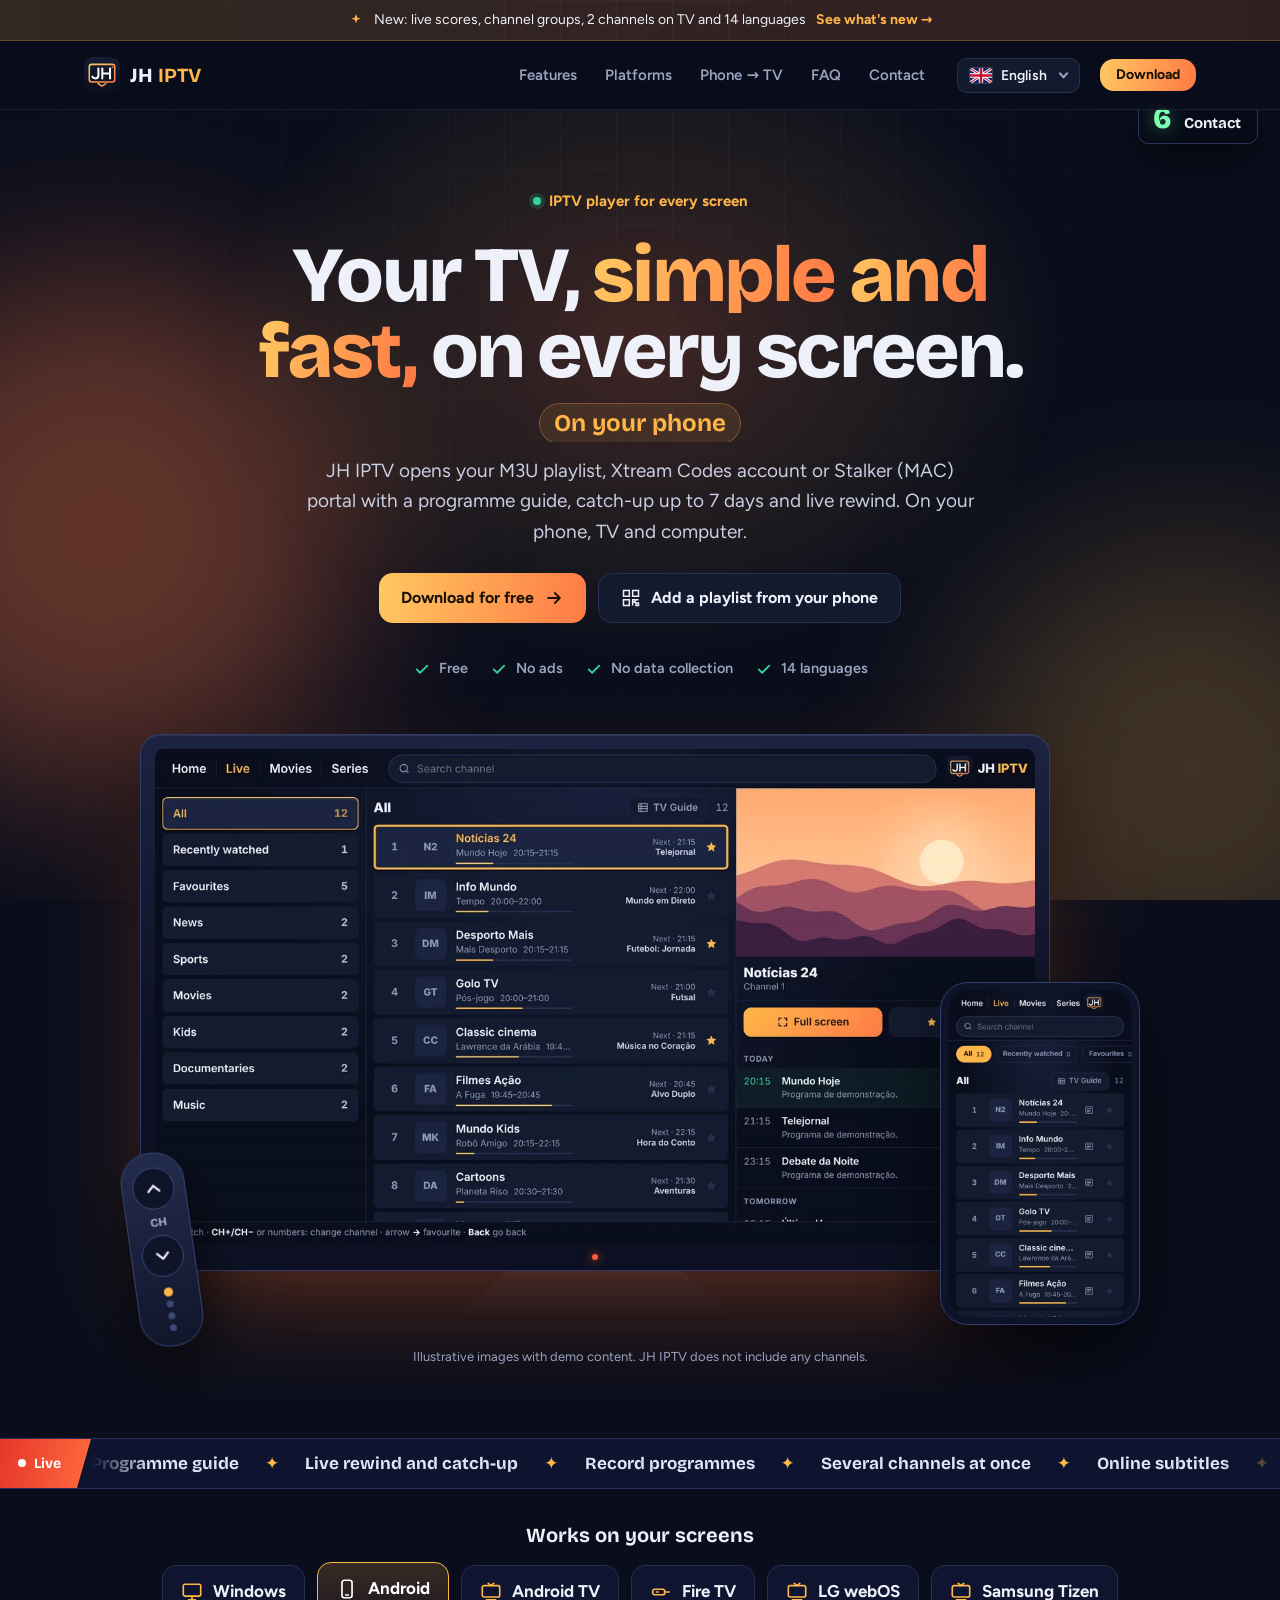
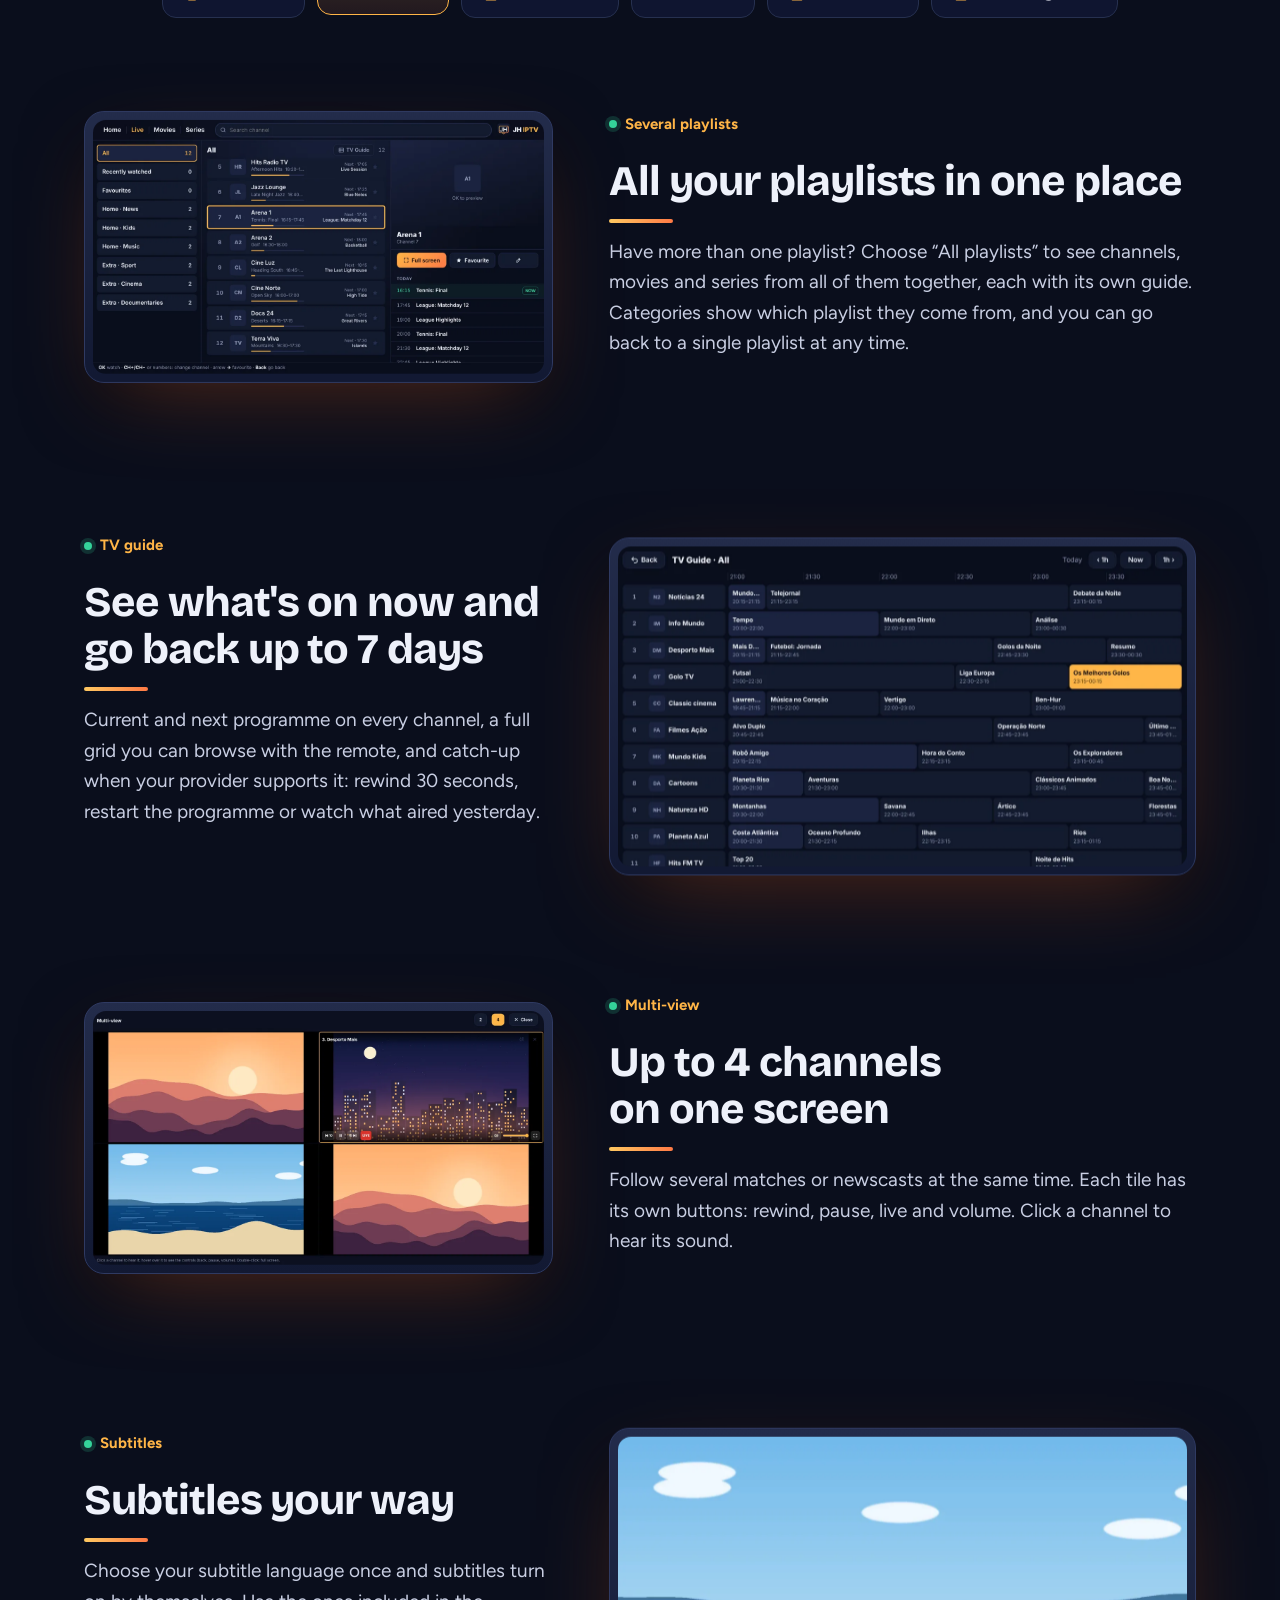
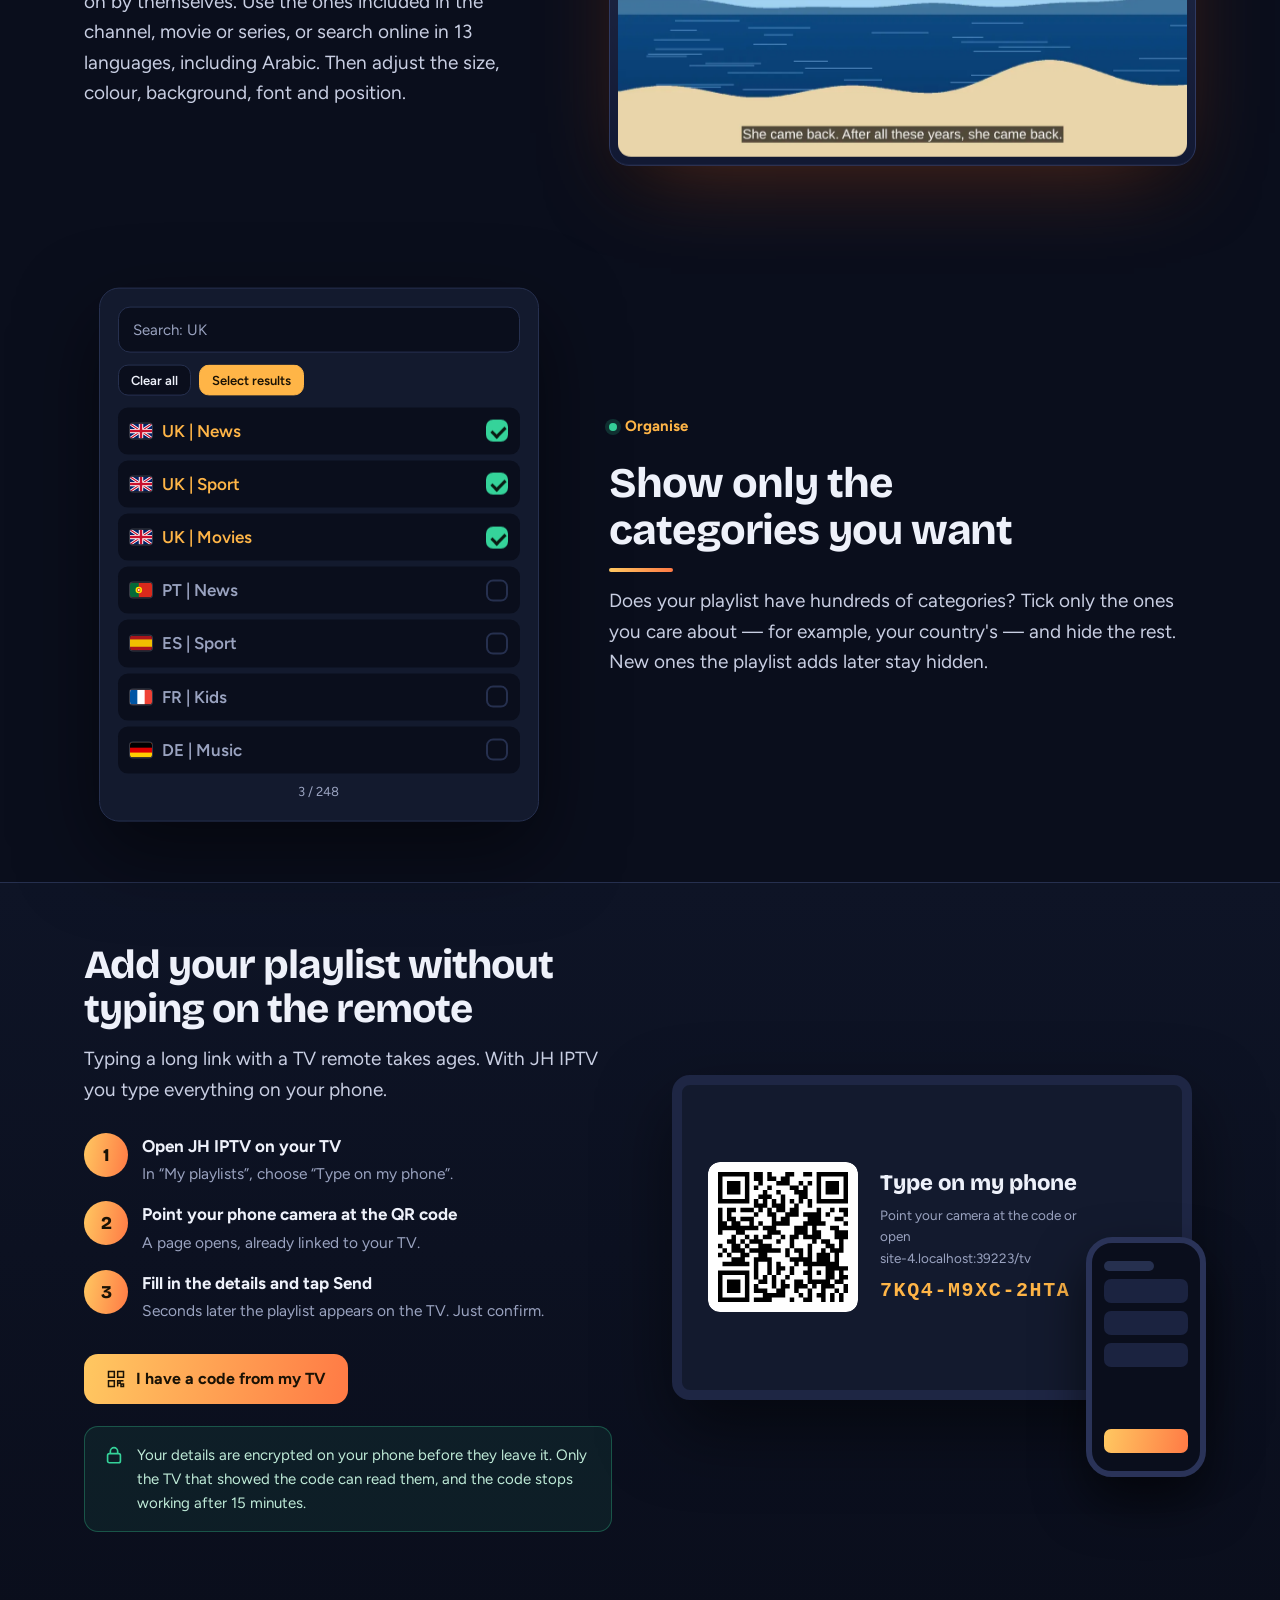
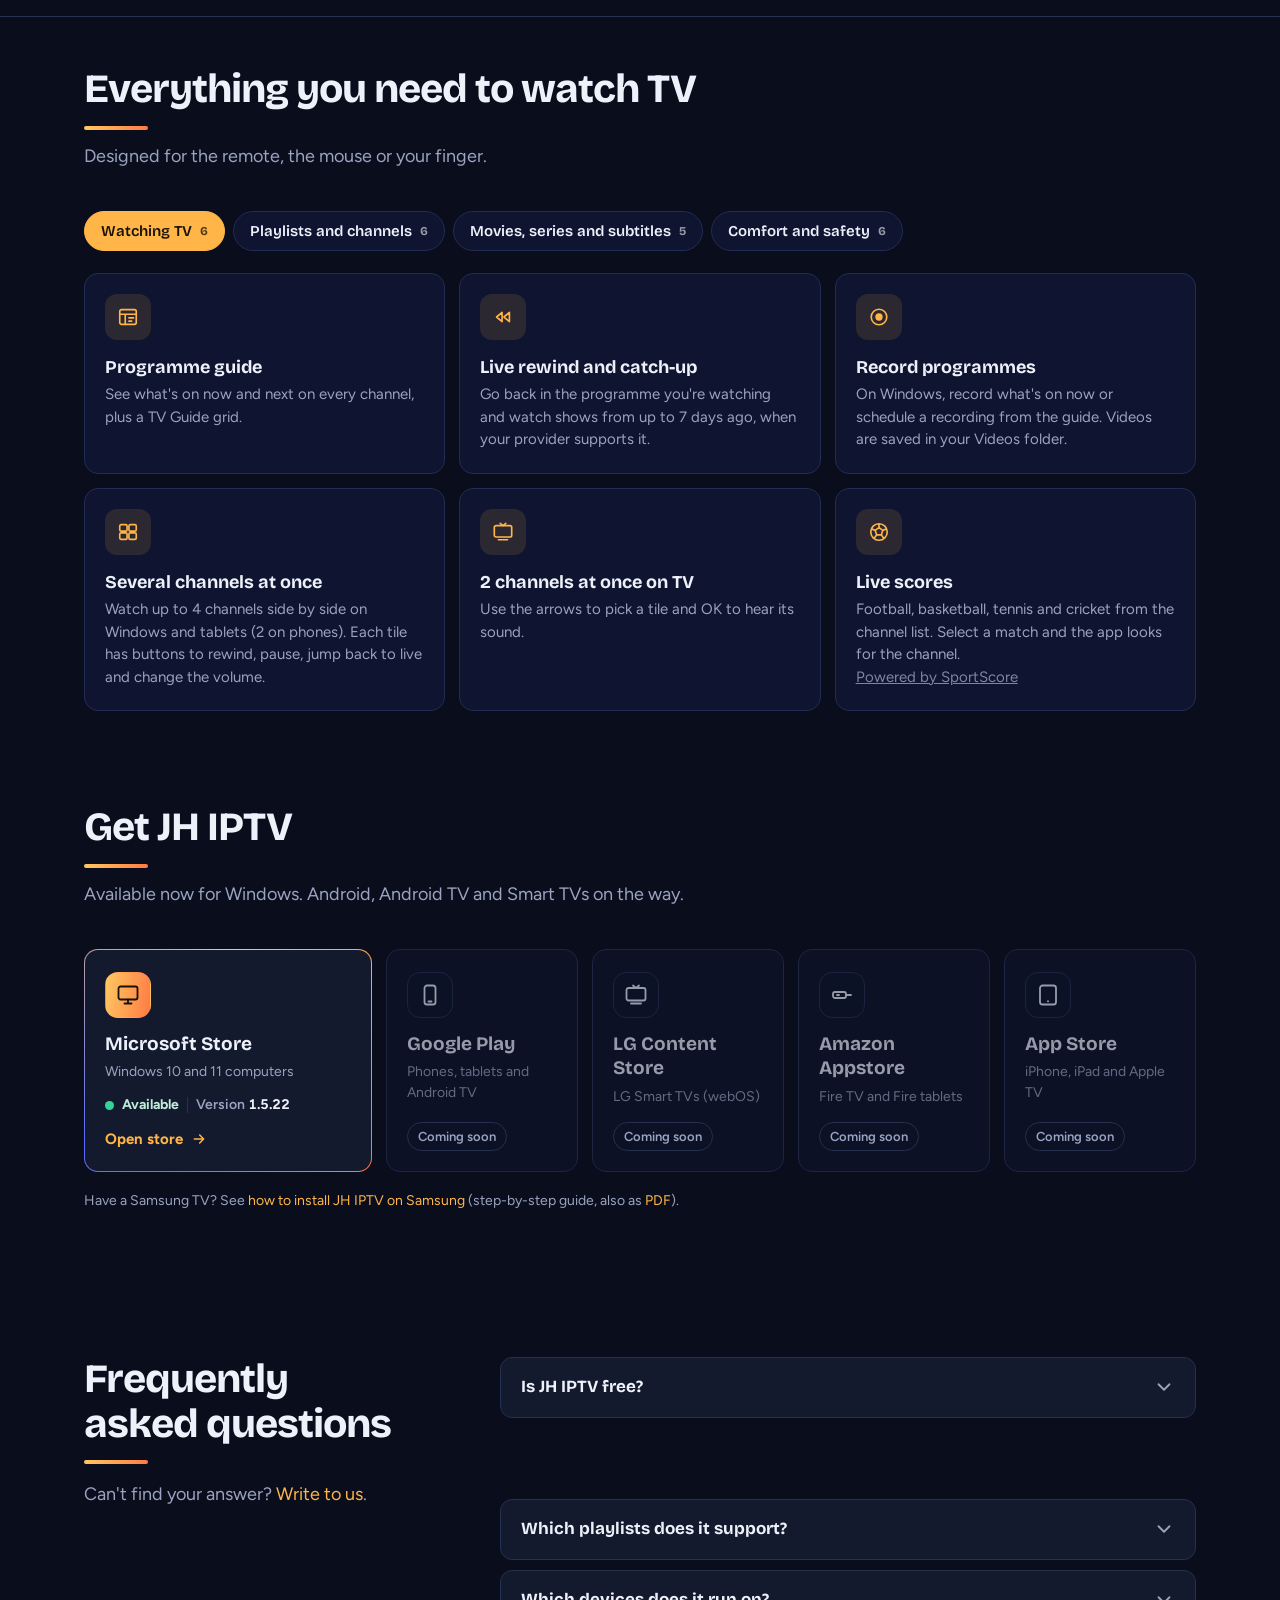
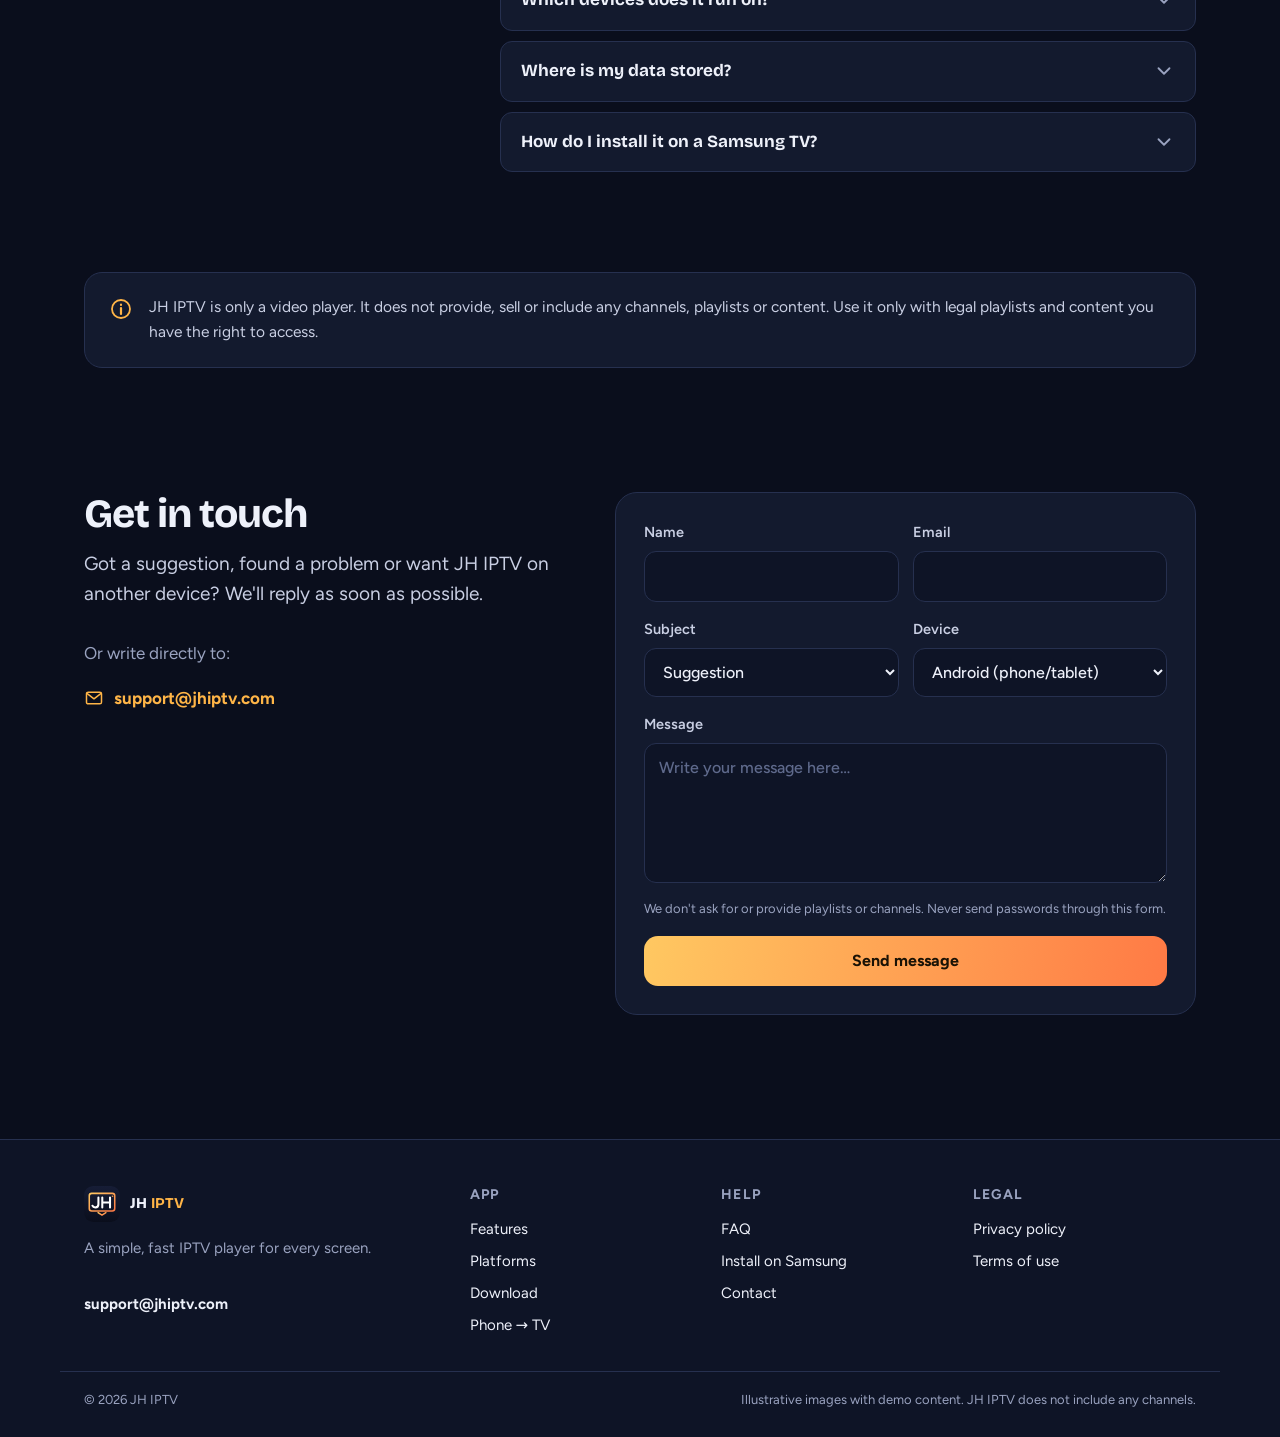
==== commit ec01a924: "Verificacao do Google Search Console Co-Authored-By: Claude Opus 5.5 <noreply@anthropic.com> Claude" ====
--- a/index.html
+++ b/index.html
@@ -2,6 +2,7 @@
 <html lang="en">
 <head>
 <meta charset="utf-8">
+<meta name="google-site-verification" content="7iu_EGRDyOhNZgUGr0uxnP0omhnWnBLjvAzSEKOfu8M">
 <meta name="viewport" content="width=device-width,initial-scale=1,viewport-fit=cover">
 <title>JH IPTV — Leitor IPTV para Android, Windows e Smart TV</title>
 <meta name="description" content="Leitor IPTV grátis para listas M3U, Xtream Codes e Stalker (MAC), com guia TV, catch-up até 7 dias e recuar no direto. Android, Android TV e Windows.">
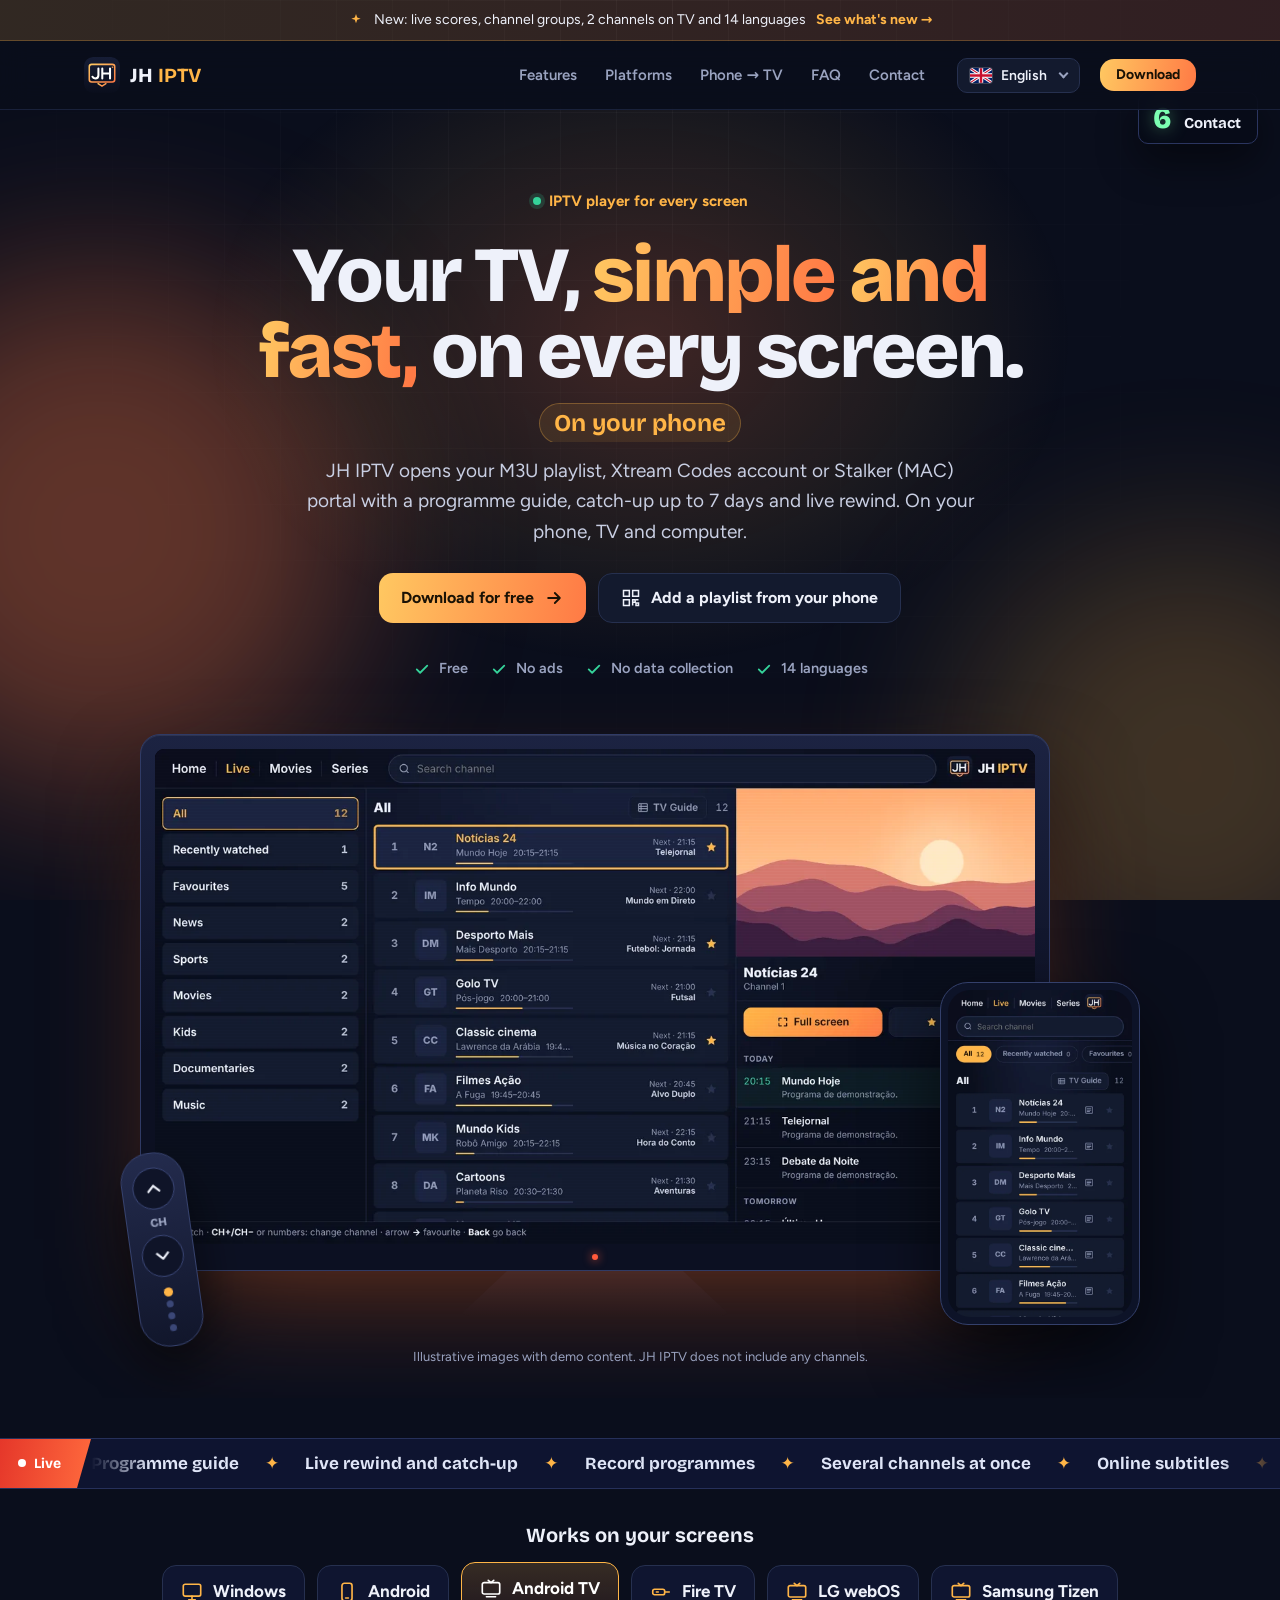
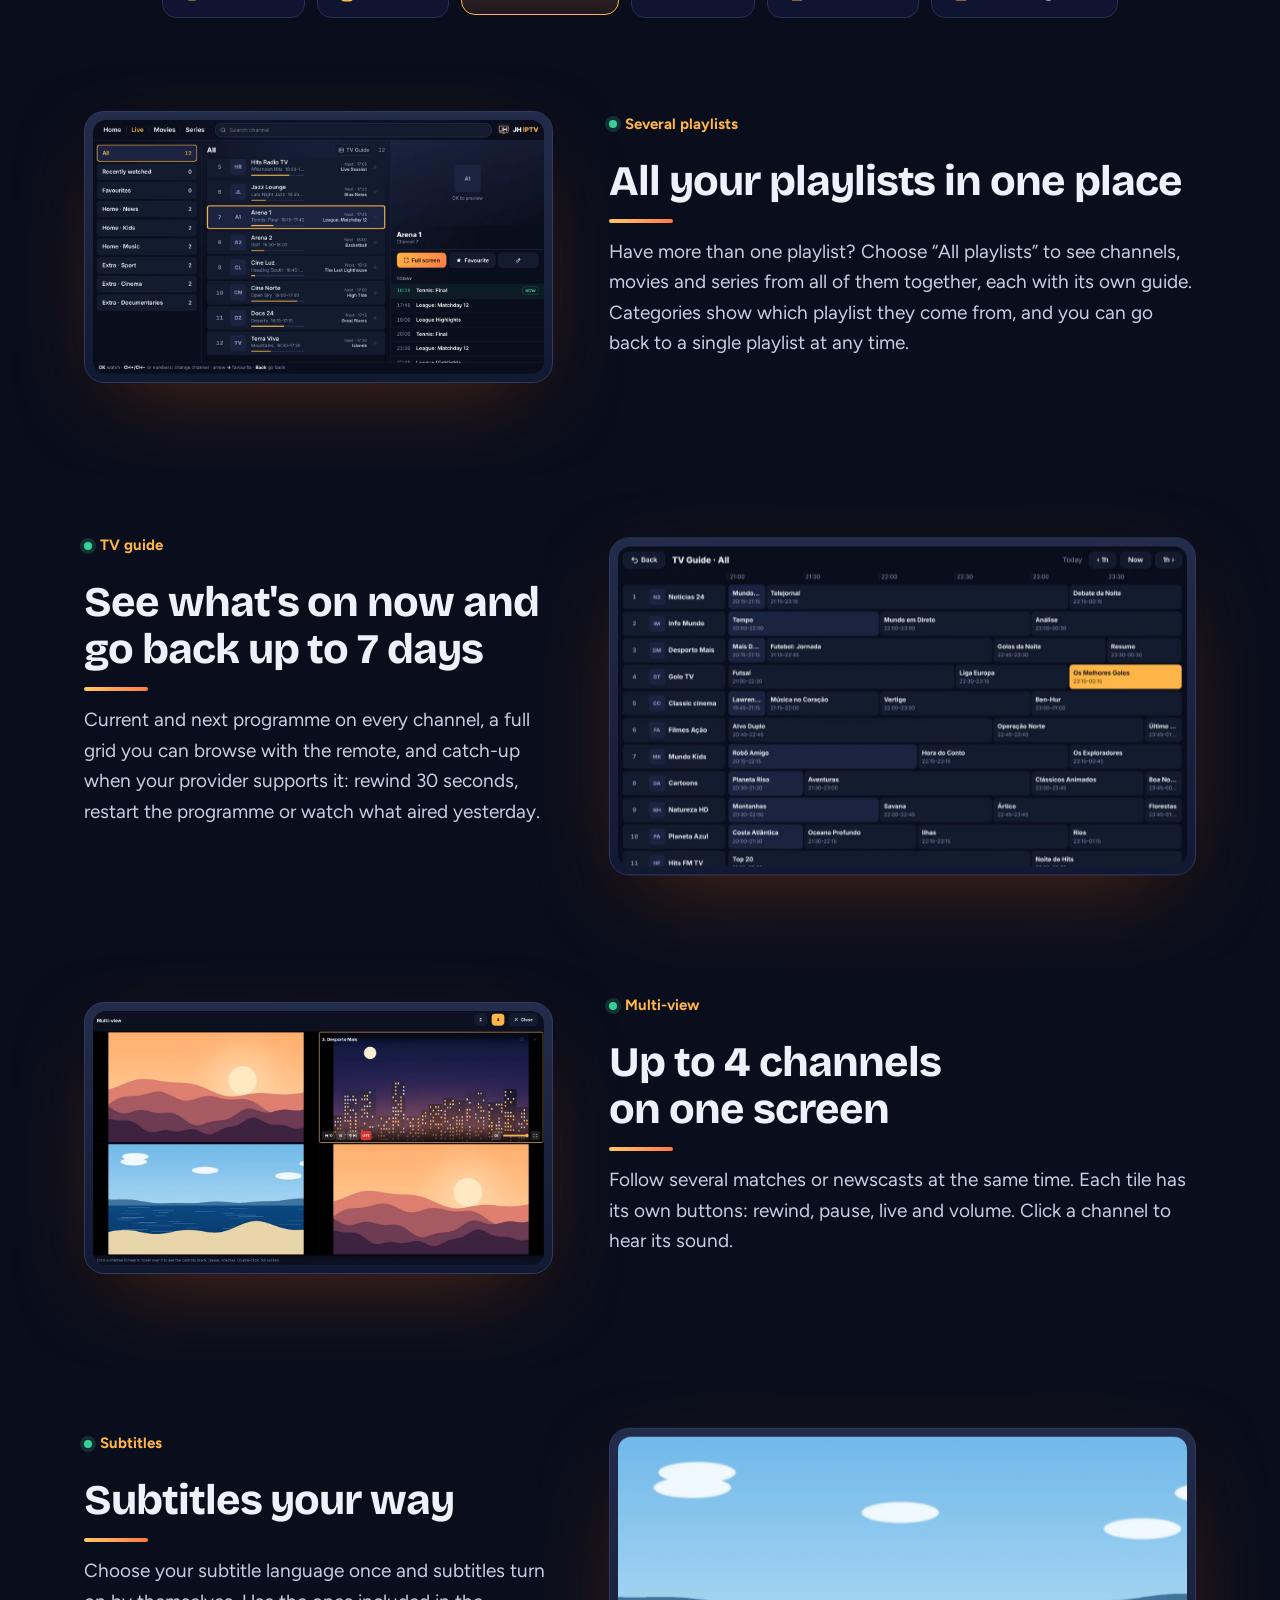
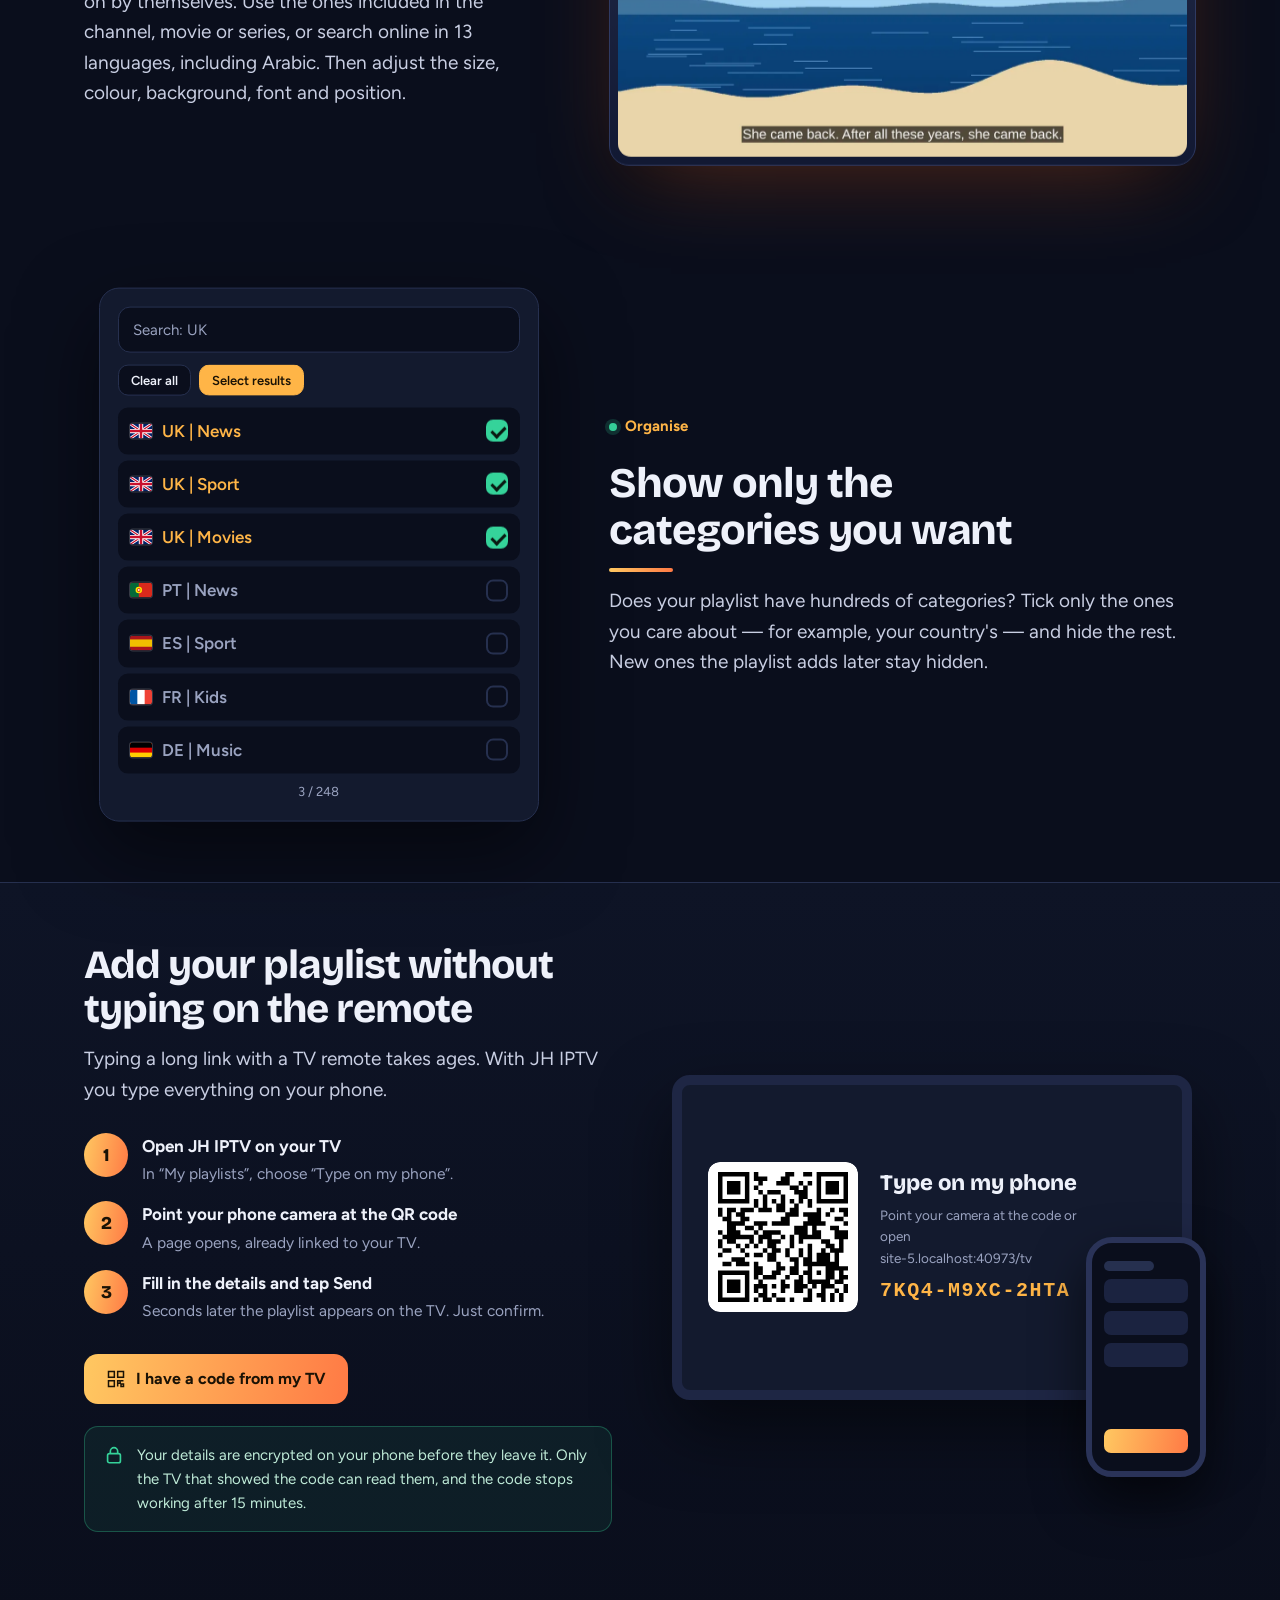
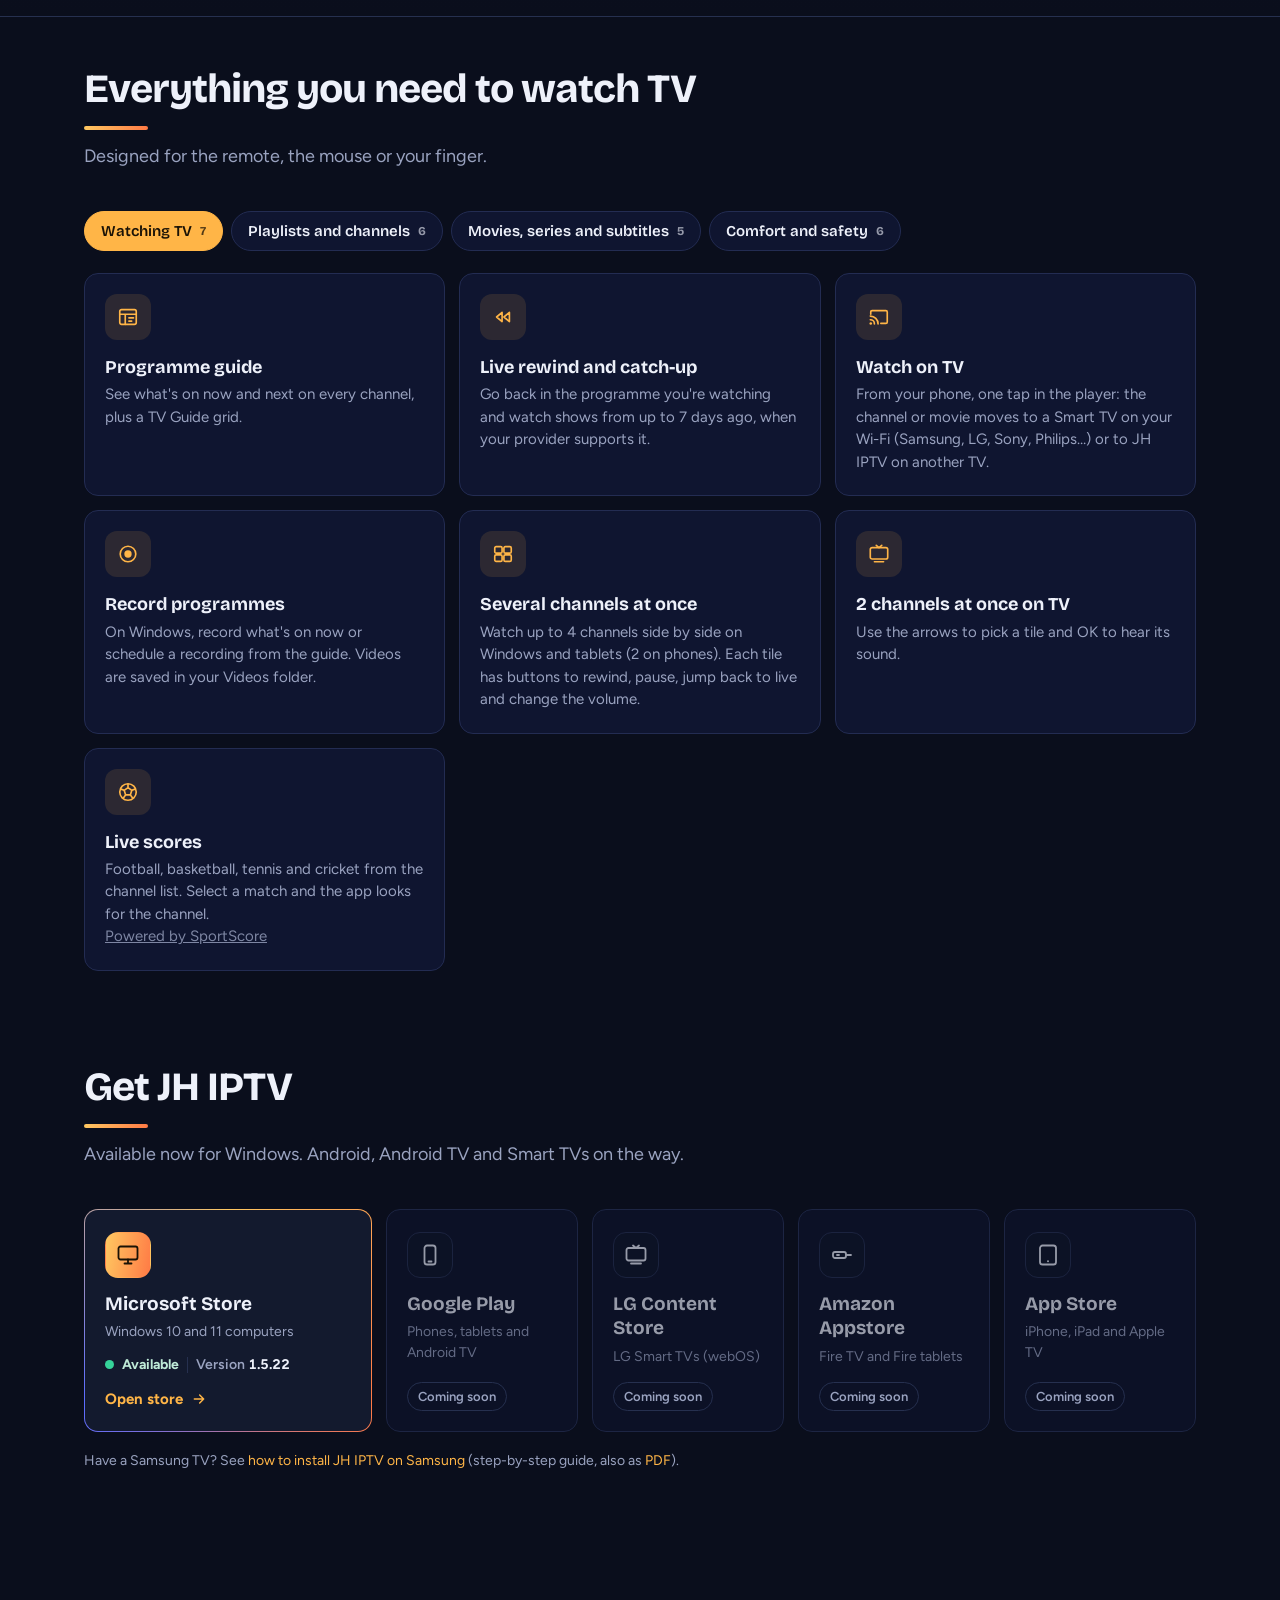
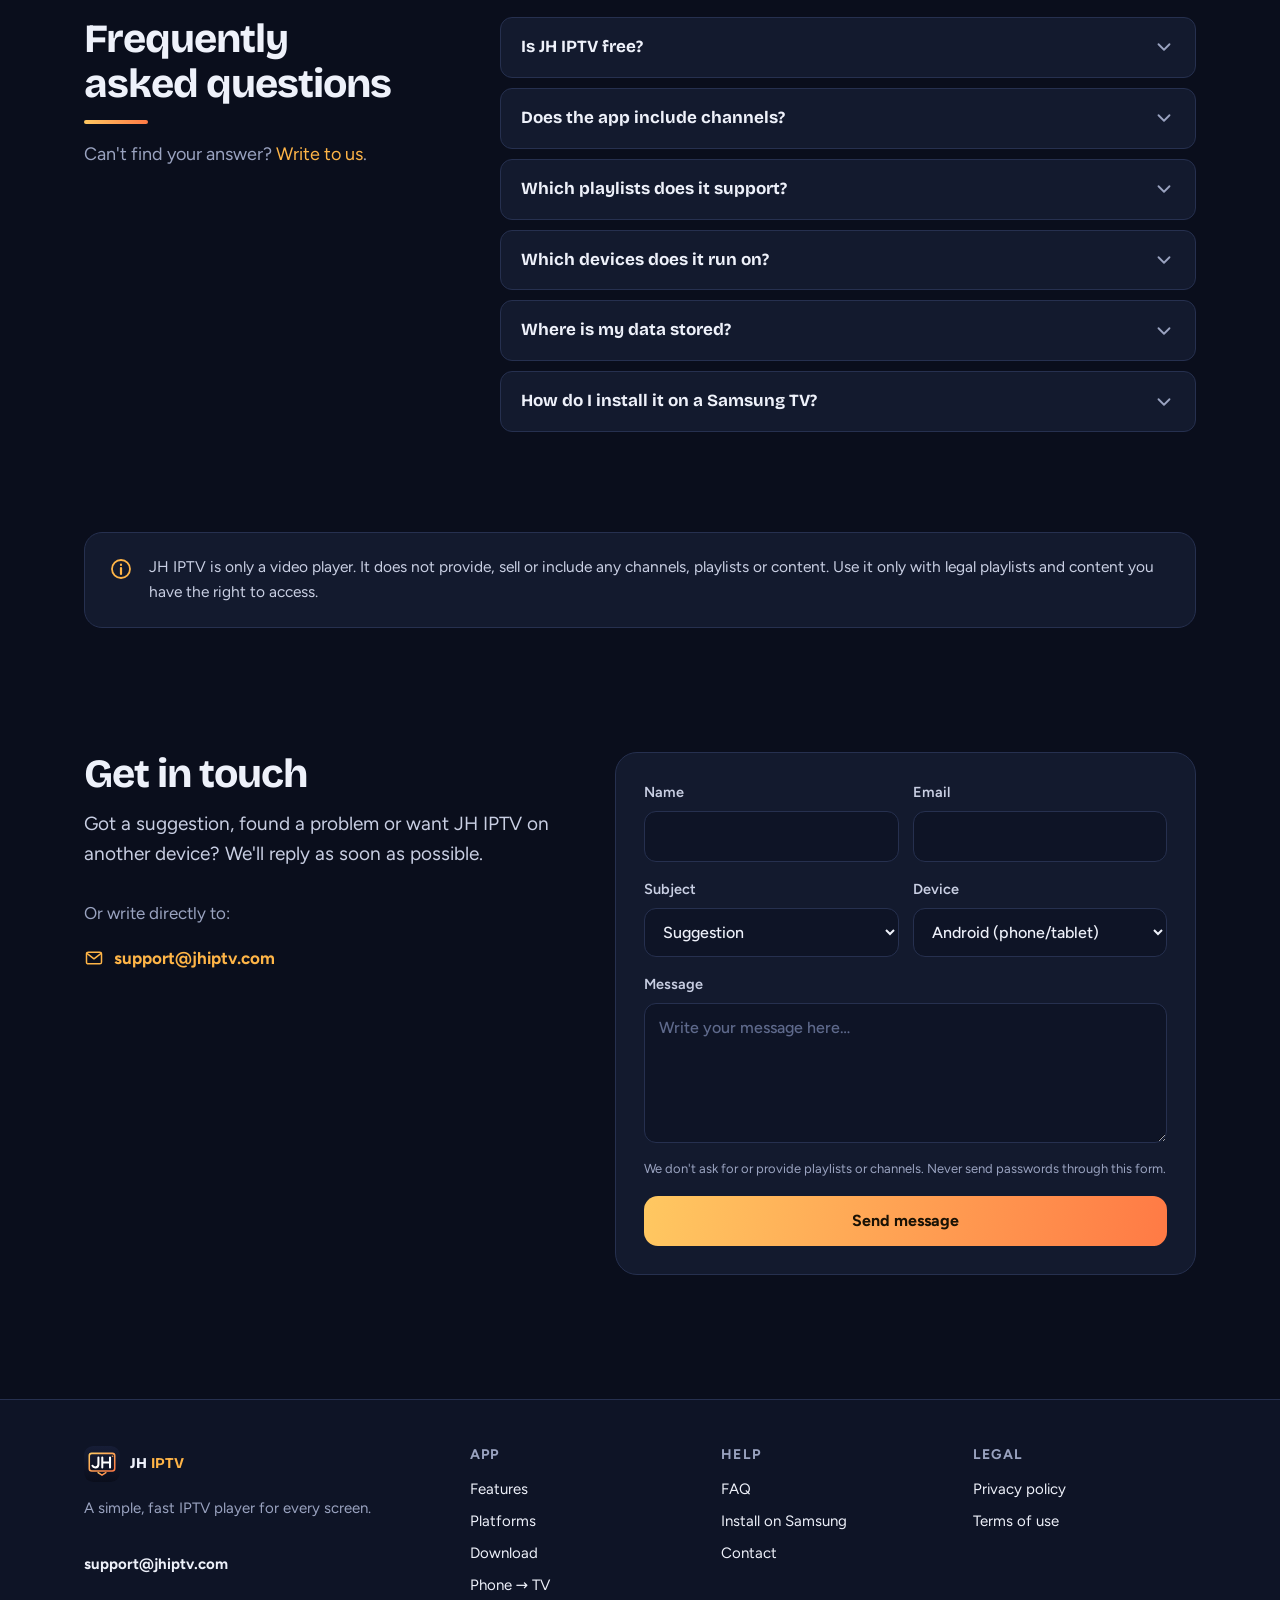
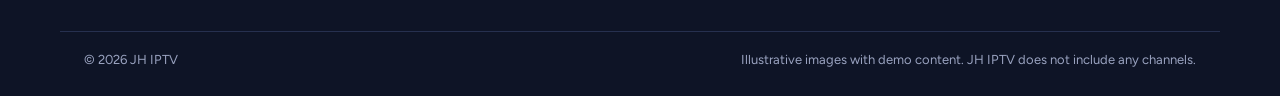
==== commit 133080f0: "Site: cartao Ver na TV (14 idiomas) Co-Authored-By: Claude Opus 5.5 <noreply@anthropic.com> Claude-" ====
--- a/index.html
+++ b/index.html
@@ -28,7 +28,7 @@
   <symbol id="i-arrow" viewBox="0 0 24 24"><path d="M5 12h14M13 6l6 6-6 6" fill="none" stroke="currentColor" stroke-width="2.2" stroke-linecap="round" stroke-linejoin="round"/></symbol>
   <symbol id="i-phone" viewBox="0 0 24 24"><rect x="6.5" y="2.5" width="11" height="19" rx="2.6" fill="none" stroke="currentColor" stroke-width="1.8"/><path d="M10.5 18.5h3" stroke="currentColor" stroke-width="1.8" stroke-linecap="round"/></symbol>
   <symbol id="i-monitor" viewBox="0 0 24 24"><rect x="2.5" y="3.5" width="19" height="13" rx="2" fill="none" stroke="currentColor" stroke-width="1.8"/><path d="M8.5 20.5h7M12 16.5v4" stroke="currentColor" stroke-width="1.8" stroke-linecap="round"/></symbol>
-  <symbol id="i-tv" viewBox="0 0 24 24"><rect x="2.5" y="5" width="19" height="12.5" rx="2" fill="none" stroke="currentColor" stroke-width="1.8"/><path d="M9 2.5l3 2.5 3-2.5M7 20.5h10" fill="none" stroke="currentColor" stroke-width="1.8" stroke-linecap="round" stroke-linejoin="round"/></symbol>
+  <symbol id="i-cast" viewBox="0 0 24 24"><g fill="none" stroke="currentColor" stroke-width="1.8" stroke-linecap="round" stroke-linejoin="round"><path d="M3 9V6.5Q3 5 4.5 5h15Q21 5 21 6.5v11q0 1.5-1.5 1.5H14"/><path d="M2.5 11a8.5 8.5 0 0 1 8.5 8.5"/><path d="M2.5 15a4.5 4.5 0 0 1 4.5 4.5"/></g><circle cx="3" cy="19" r="1.4" fill="currentColor"/></symbol><symbol id="i-tv" viewBox="0 0 24 24"><rect x="2.5" y="5" width="19" height="12.5" rx="2" fill="none" stroke="currentColor" stroke-width="1.8"/><path d="M9 2.5l3 2.5 3-2.5M7 20.5h10" fill="none" stroke="currentColor" stroke-width="1.8" stroke-linecap="round" stroke-linejoin="round"/></symbol>
   <symbol id="i-stick" viewBox="0 0 24 24"><rect x="3" y="9" width="13" height="6" rx="2" fill="none" stroke="currentColor" stroke-width="1.8"/><path d="M16 12h5M7 12h2" stroke="currentColor" stroke-width="1.8" stroke-linecap="round"/></symbol>
   <symbol id="i-tablet" viewBox="0 0 24 24"><rect x="4" y="2.5" width="16" height="19" rx="2.6" fill="none" stroke="currentColor" stroke-width="1.8"/><circle cx="12" cy="18.3" r="1" fill="currentColor"/></symbol>
   <symbol id="i-guide" viewBox="0 0 24 24"><rect x="3" y="4" width="18" height="16" rx="2" fill="none" stroke="currentColor" stroke-width="1.8"/><path d="M3 9h18M9 9v11M13 13h5M13 16.5h3" stroke="currentColor" stroke-width="1.8" stroke-linecap="round"/></symbol>
@@ -188,8 +188,8 @@
   <section class="grid2">
     <div class="wrap">
       <div class="sec-h"><h2 data-i="ft_h"></h2><p data-i="ft_p"></p></div>
-      <div class="ftabs" role="tablist" data-ia="ft_h" aria-label="Funções"><button type="button" class="ftab" role="tab" id="ftt-tv" aria-controls="ftp-tv" aria-selected="true"><span data-i="fc_tv"></span><small>6</small></button><button type="button" class="ftab" role="tab" id="ftt-lists" aria-controls="ftp-lists" aria-selected="false" tabindex="-1"><span data-i="fc_lists"></span><small>6</small></button><button type="button" class="ftab" role="tab" id="ftt-vod" aria-controls="ftp-vod" aria-selected="false" tabindex="-1"><span data-i="fc_vod"></span><small>5</small></button><button type="button" class="ftab" role="tab" id="ftt-more" aria-controls="ftp-more" aria-selected="false" tabindex="-1"><span data-i="fc_more"></span><small>6</small></button></div>
-      <div class="epg ftp" id="ftp-tv" role="tabpanel" aria-labelledby="ftt-tv" tabindex="0"><div class="ep"><span class="epi"><svg><use href="#i-guide"/></svg></span><div class="epb"><h3 data-i="f1"></h3><p data-i="f1s"></p></div></div><div class="ep"><span class="epi"><svg><use href="#i-rewind"/></svg></span><div class="epb"><h3 data-i="f2"></h3><p data-i="f2s"></p></div></div><div class="ep"><span class="epi"><svg><use href="#i-rec"/></svg></span><div class="epb"><h3 data-i="f4"></h3><p data-i="f4s"></p></div></div><div class="ep"><span class="epi"><svg><use href="#i-grid"/></svg></span><div class="epb"><h3 data-i="f6"></h3><p data-i="f6s"></p></div></div><div class="ep"><span class="epi"><svg><use href="#i-tv"/></svg></span><div class="epb"><h3 data-i="f20"></h3><p data-i="f20s"></p></div></div><div class="ep"><span class="epi"><svg><use href="#i-ball"/></svg></span><div class="epb"><h3 data-i="f22"></h3><p data-i="f22s"></p><p class="epsrc"><a href="https://sportscore.com/" rel="dofollow" title="Sports data by SportScore">Powered by SportScore</a></p></div></div></div><div class="epg ftp" id="ftp-lists" role="tabpanel" aria-labelledby="ftt-lists" tabindex="0"><div class="ep"><span class="epi"><svg><use href="#i-spark"/></svg></span><div class="epb"><h3 data-i="f13"></h3><p data-i="f13s"></p></div></div><div class="ep"><span class="epi"><svg><use href="#i-stick"/></svg></span><div class="epb"><h3 data-i="f14"></h3><p data-i="f14s"></p></div></div><div class="ep"><span class="epi"><svg><use href="#i-swap"/></svg></span><div class="epb"><h3 data-i="f17"></h3><p data-i="f17s"></p></div></div><div class="ep"><span class="epi"><svg><use href="#i-qr"/></svg></span><div class="epb"><h3 data-i="f9"></h3><p data-i="f9s"></p></div></div><div class="ep"><span class="epi"><svg><use href="#i-star"/></svg></span><div class="epb"><h3 data-i="f18"></h3><p data-i="f18s"></p></div></div><div class="ep"><span class="epi"><svg><use href="#i-sort"/></svg></span><div class="epb"><h3 data-i="f5"></h3><p data-i="f5s"></p></div></div></div><div class="epg ftp" id="ftp-vod" role="tabpanel" aria-labelledby="ftt-vod" tabindex="0"><div class="ep"><span class="epi"><svg><use href="#i-sort"/></svg></span><div class="epb"><h3 data-i="f19"></h3><p data-i="f19s"></p></div></div><div class="ep"><span class="epi"><svg><use href="#i-cc"/></svg></span><div class="epb"><h3 data-i="f15"></h3><p data-i="f15s"></p></div></div><div class="ep"><span class="epi"><svg><use href="#i-audio"/></svg></span><div class="epb"><h3 data-i="f16"></h3><p data-i="f16s"></p></div></div><div class="ep"><span class="epi"><svg><use href="#i-upd"/></svg></span><div class="epb"><h3 data-i="f10"></h3><p data-i="f10s"></p></div></div><div class="ep"><span class="epi"><svg><use href="#i-search"/></svg></span><div class="epb"><h3 data-i="f3"></h3><p data-i="f3s"></p></div></div></div><div class="epg ftp" id="ftp-more" role="tabpanel" aria-labelledby="ftt-more" tabindex="0"><div class="ep"><span class="epi"><svg><use href="#i-check"/></svg></span><div class="epb"><h3 data-i="f21"></h3><p data-i="f21s"></p></div></div><div class="ep"><span class="epi"><svg><use href="#i-bell"/></svg></span><div class="epb"><h3 data-i="f7"></h3><p data-i="f7s"></p></div></div><div class="ep"><span class="epi"><svg><use href="#i-lock"/></svg></span><div class="epb"><h3 data-i="f8"></h3><p data-i="f8s"></p></div></div><div class="ep"><span class="epi"><svg><use href="#i-users"/></svg></span><div class="epb"><h3 data-i="f23"></h3><p data-i="f23s"></p></div></div><div class="ep"><span class="epi"><svg><use href="#i-reload"/></svg></span><div class="epb"><h3 data-i="f11"></h3><p data-i="f11s"></p></div></div><div class="ep"><span class="epi"><svg><use href="#i-upd"/></svg></span><div class="epb"><h3 data-i="f12"></h3><p data-i="f12s"></p></div></div></div>
+      <div class="ftabs" role="tablist" data-ia="ft_h" aria-label="Funções"><button type="button" class="ftab" role="tab" id="ftt-tv" aria-controls="ftp-tv" aria-selected="true"><span data-i="fc_tv"></span><small>7</small></button><button type="button" class="ftab" role="tab" id="ftt-lists" aria-controls="ftp-lists" aria-selected="false" tabindex="-1"><span data-i="fc_lists"></span><small>6</small></button><button type="button" class="ftab" role="tab" id="ftt-vod" aria-controls="ftp-vod" aria-selected="false" tabindex="-1"><span data-i="fc_vod"></span><small>5</small></button><button type="button" class="ftab" role="tab" id="ftt-more" aria-controls="ftp-more" aria-selected="false" tabindex="-1"><span data-i="fc_more"></span><small>6</small></button></div>
+      <div class="epg ftp" id="ftp-tv" role="tabpanel" aria-labelledby="ftt-tv" tabindex="0"><div class="ep"><span class="epi"><svg><use href="#i-guide"/></svg></span><div class="epb"><h3 data-i="f1"></h3><p data-i="f1s"></p></div></div><div class="ep"><span class="epi"><svg><use href="#i-rewind"/></svg></span><div class="epb"><h3 data-i="f2"></h3><p data-i="f2s"></p></div></div><div class="ep"><span class="epi"><svg><use href="#i-cast"/></svg></span><div class="epb"><h3 data-i="f24"></h3><p data-i="f24s"></p></div></div><div class="ep"><span class="epi"><svg><use href="#i-rec"/></svg></span><div class="epb"><h3 data-i="f4"></h3><p data-i="f4s"></p></div></div><div class="ep"><span class="epi"><svg><use href="#i-grid"/></svg></span><div class="epb"><h3 data-i="f6"></h3><p data-i="f6s"></p></div></div><div class="ep"><span class="epi"><svg><use href="#i-tv"/></svg></span><div class="epb"><h3 data-i="f20"></h3><p data-i="f20s"></p></div></div><div class="ep"><span class="epi"><svg><use href="#i-ball"/></svg></span><div class="epb"><h3 data-i="f22"></h3><p data-i="f22s"></p><p class="epsrc"><a href="https://sportscore.com/" rel="dofollow" title="Sports data by SportScore">Powered by SportScore</a></p></div></div></div><div class="epg ftp" id="ftp-lists" role="tabpanel" aria-labelledby="ftt-lists" tabindex="0"><div class="ep"><span class="epi"><svg><use href="#i-spark"/></svg></span><div class="epb"><h3 data-i="f13"></h3><p data-i="f13s"></p></div></div><div class="ep"><span class="epi"><svg><use href="#i-stick"/></svg></span><div class="epb"><h3 data-i="f14"></h3><p data-i="f14s"></p></div></div><div class="ep"><span class="epi"><svg><use href="#i-swap"/></svg></span><div class="epb"><h3 data-i="f17"></h3><p data-i="f17s"></p></div></div><div class="ep"><span class="epi"><svg><use href="#i-qr"/></svg></span><div class="epb"><h3 data-i="f9"></h3><p data-i="f9s"></p></div></div><div class="ep"><span class="epi"><svg><use href="#i-star"/></svg></span><div class="epb"><h3 data-i="f18"></h3><p data-i="f18s"></p></div></div><div class="ep"><span class="epi"><svg><use href="#i-sort"/></svg></span><div class="epb"><h3 data-i="f5"></h3><p data-i="f5s"></p></div></div></div><div class="epg ftp" id="ftp-vod" role="tabpanel" aria-labelledby="ftt-vod" tabindex="0"><div class="ep"><span class="epi"><svg><use href="#i-sort"/></svg></span><div class="epb"><h3 data-i="f19"></h3><p data-i="f19s"></p></div></div><div class="ep"><span class="epi"><svg><use href="#i-cc"/></svg></span><div class="epb"><h3 data-i="f15"></h3><p data-i="f15s"></p></div></div><div class="ep"><span class="epi"><svg><use href="#i-audio"/></svg></span><div class="epb"><h3 data-i="f16"></h3><p data-i="f16s"></p></div></div><div class="ep"><span class="epi"><svg><use href="#i-upd"/></svg></span><div class="epb"><h3 data-i="f10"></h3><p data-i="f10s"></p></div></div><div class="ep"><span class="epi"><svg><use href="#i-search"/></svg></span><div class="epb"><h3 data-i="f3"></h3><p data-i="f3s"></p></div></div></div><div class="epg ftp" id="ftp-more" role="tabpanel" aria-labelledby="ftt-more" tabindex="0"><div class="ep"><span class="epi"><svg><use href="#i-check"/></svg></span><div class="epb"><h3 data-i="f21"></h3><p data-i="f21s"></p></div></div><div class="ep"><span class="epi"><svg><use href="#i-bell"/></svg></span><div class="epb"><h3 data-i="f7"></h3><p data-i="f7s"></p></div></div><div class="ep"><span class="epi"><svg><use href="#i-lock"/></svg></span><div class="epb"><h3 data-i="f8"></h3><p data-i="f8s"></p></div></div><div class="ep"><span class="epi"><svg><use href="#i-users"/></svg></span><div class="epb"><h3 data-i="f23"></h3><p data-i="f23s"></p></div></div><div class="ep"><span class="epi"><svg><use href="#i-reload"/></svg></span><div class="epb"><h3 data-i="f11"></h3><p data-i="f11s"></p></div></div><div class="ep"><span class="epi"><svg><use href="#i-upd"/></svg></span><div class="epb"><h3 data-i="f12"></h3><p data-i="f12s"></p></div></div></div>
             
     </div>
   </section>
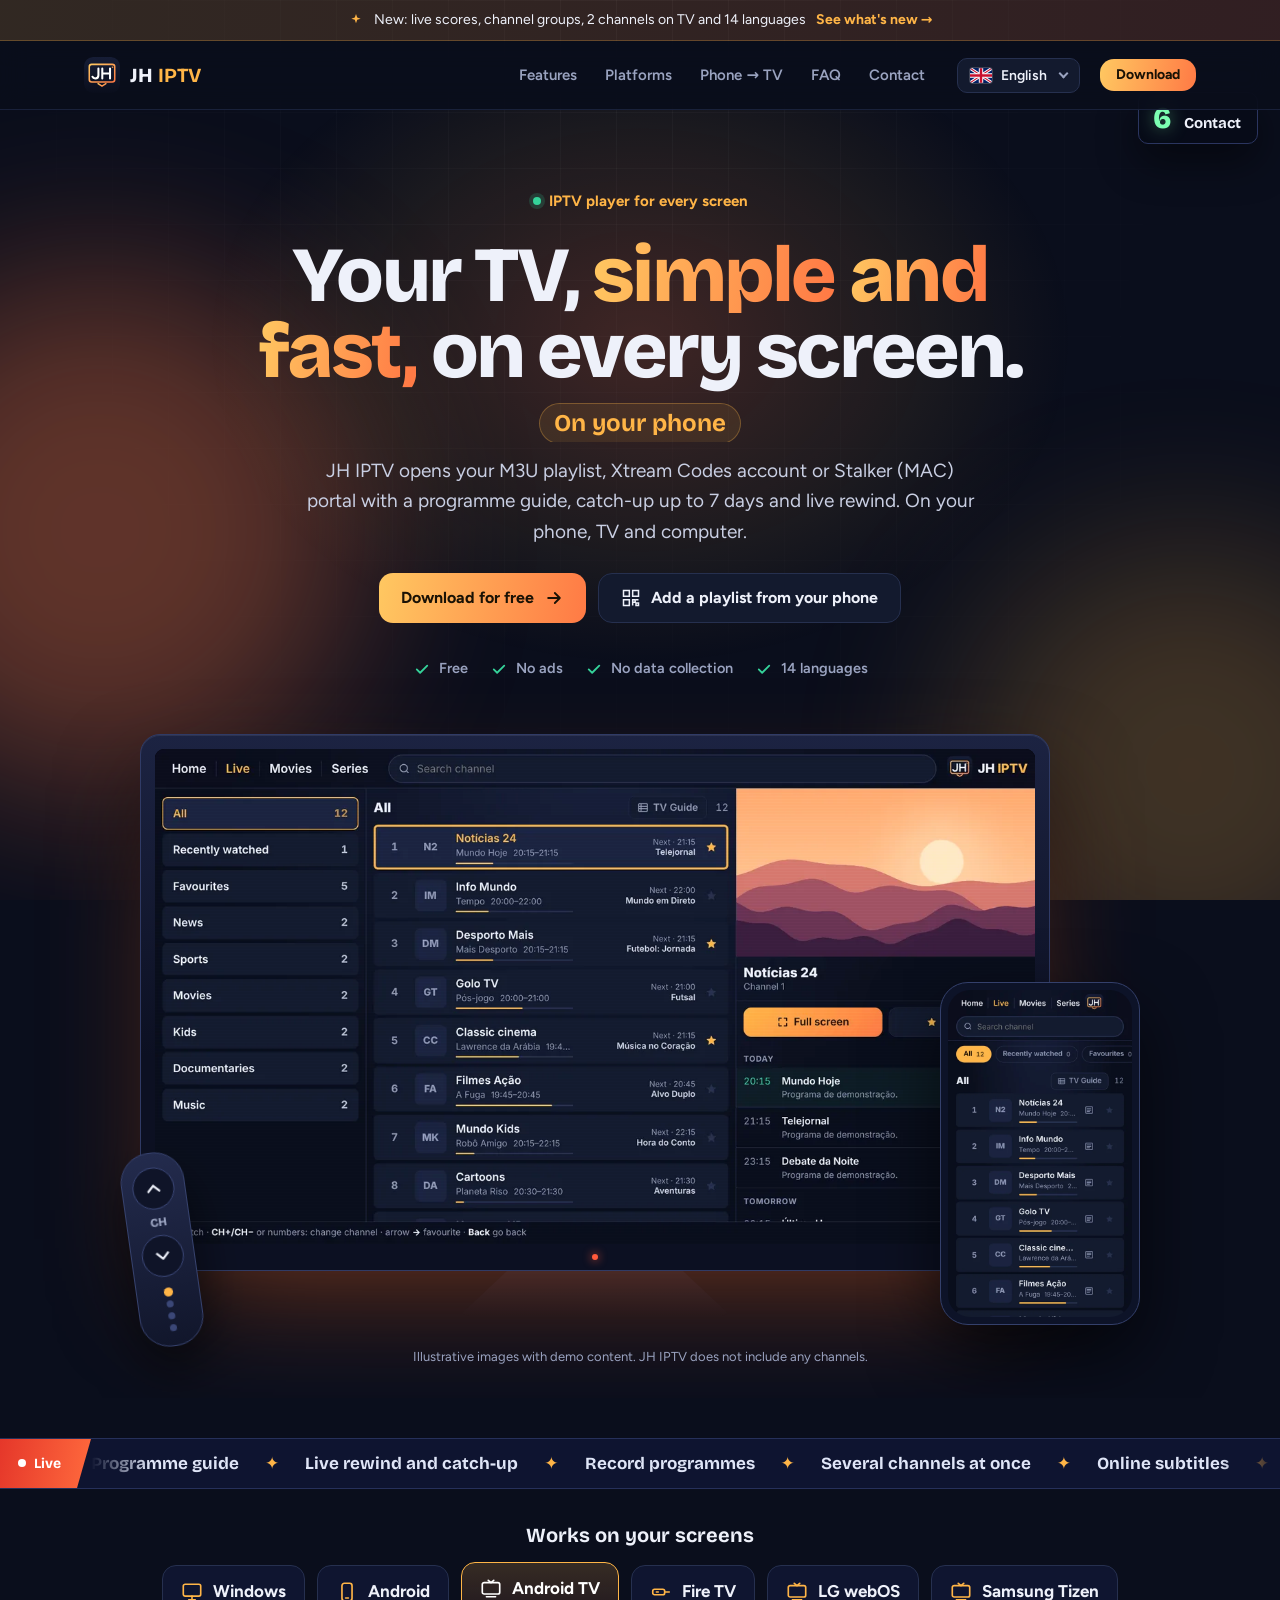
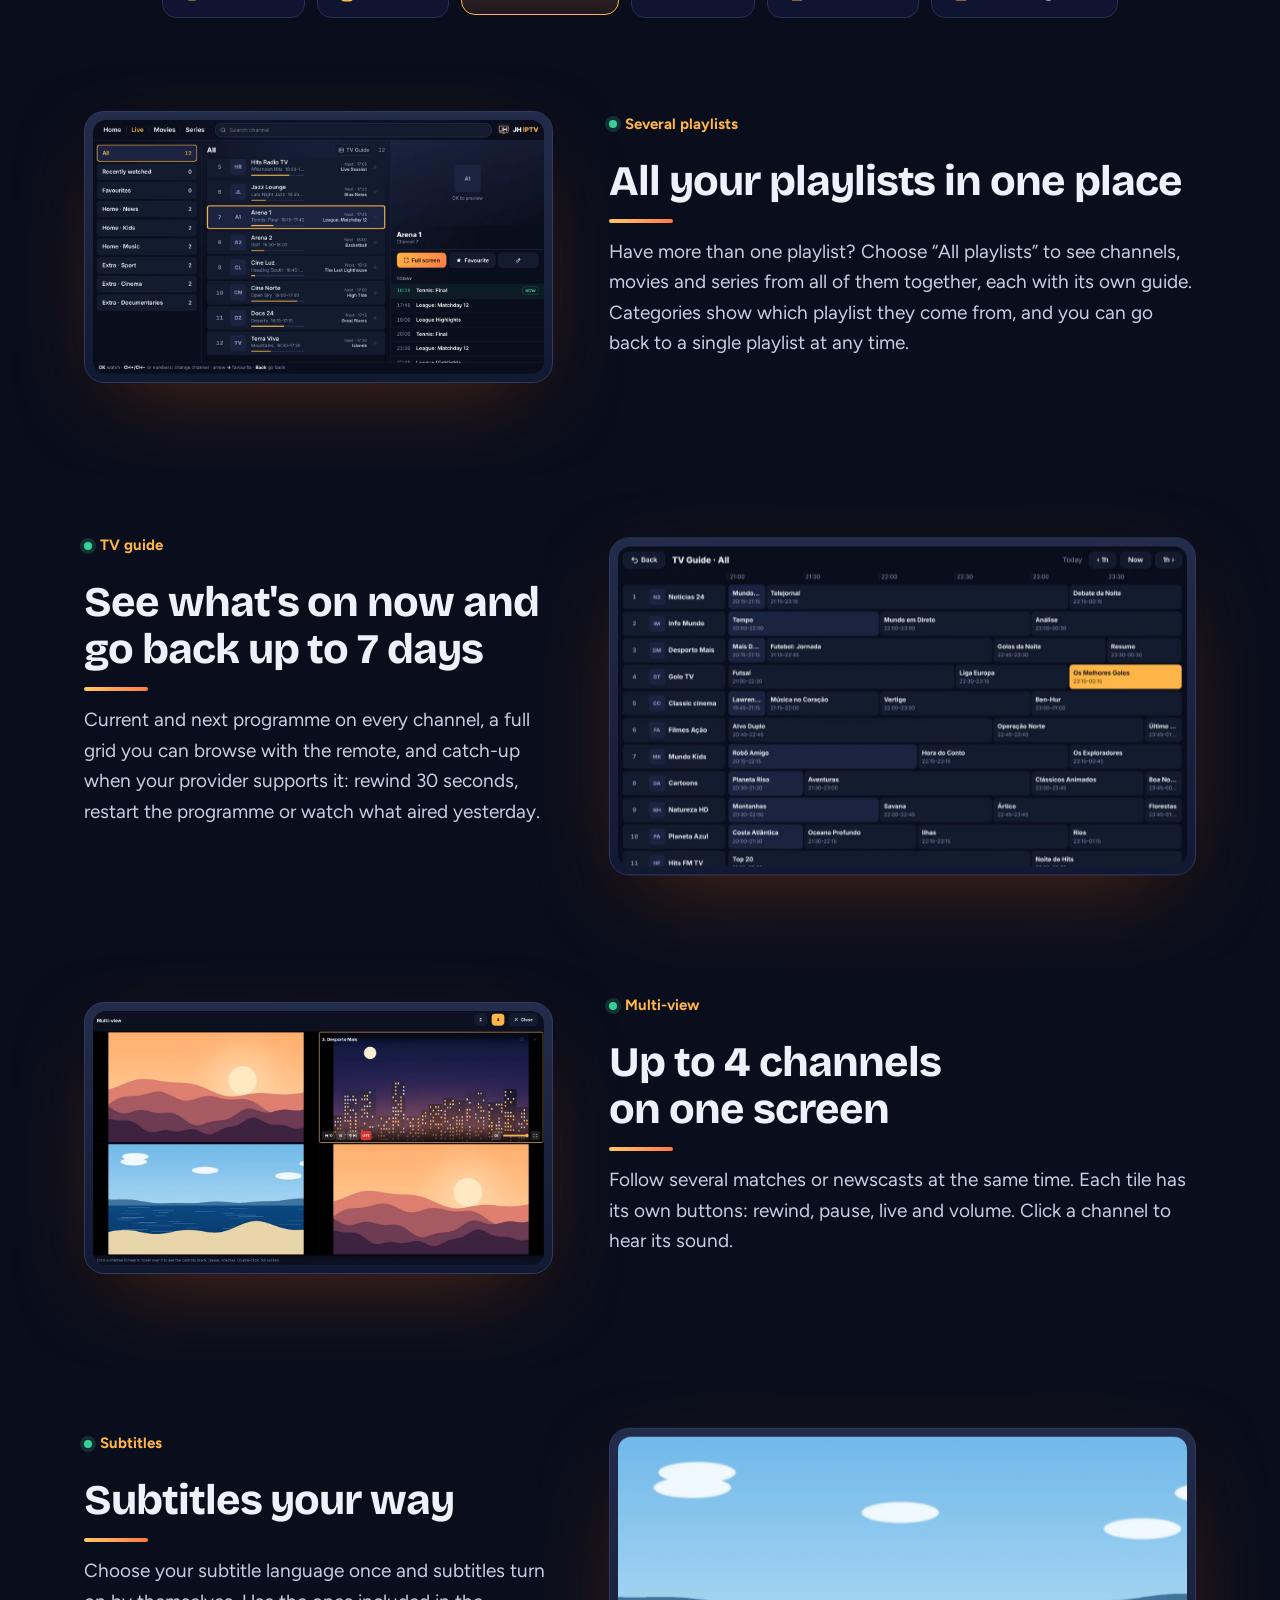
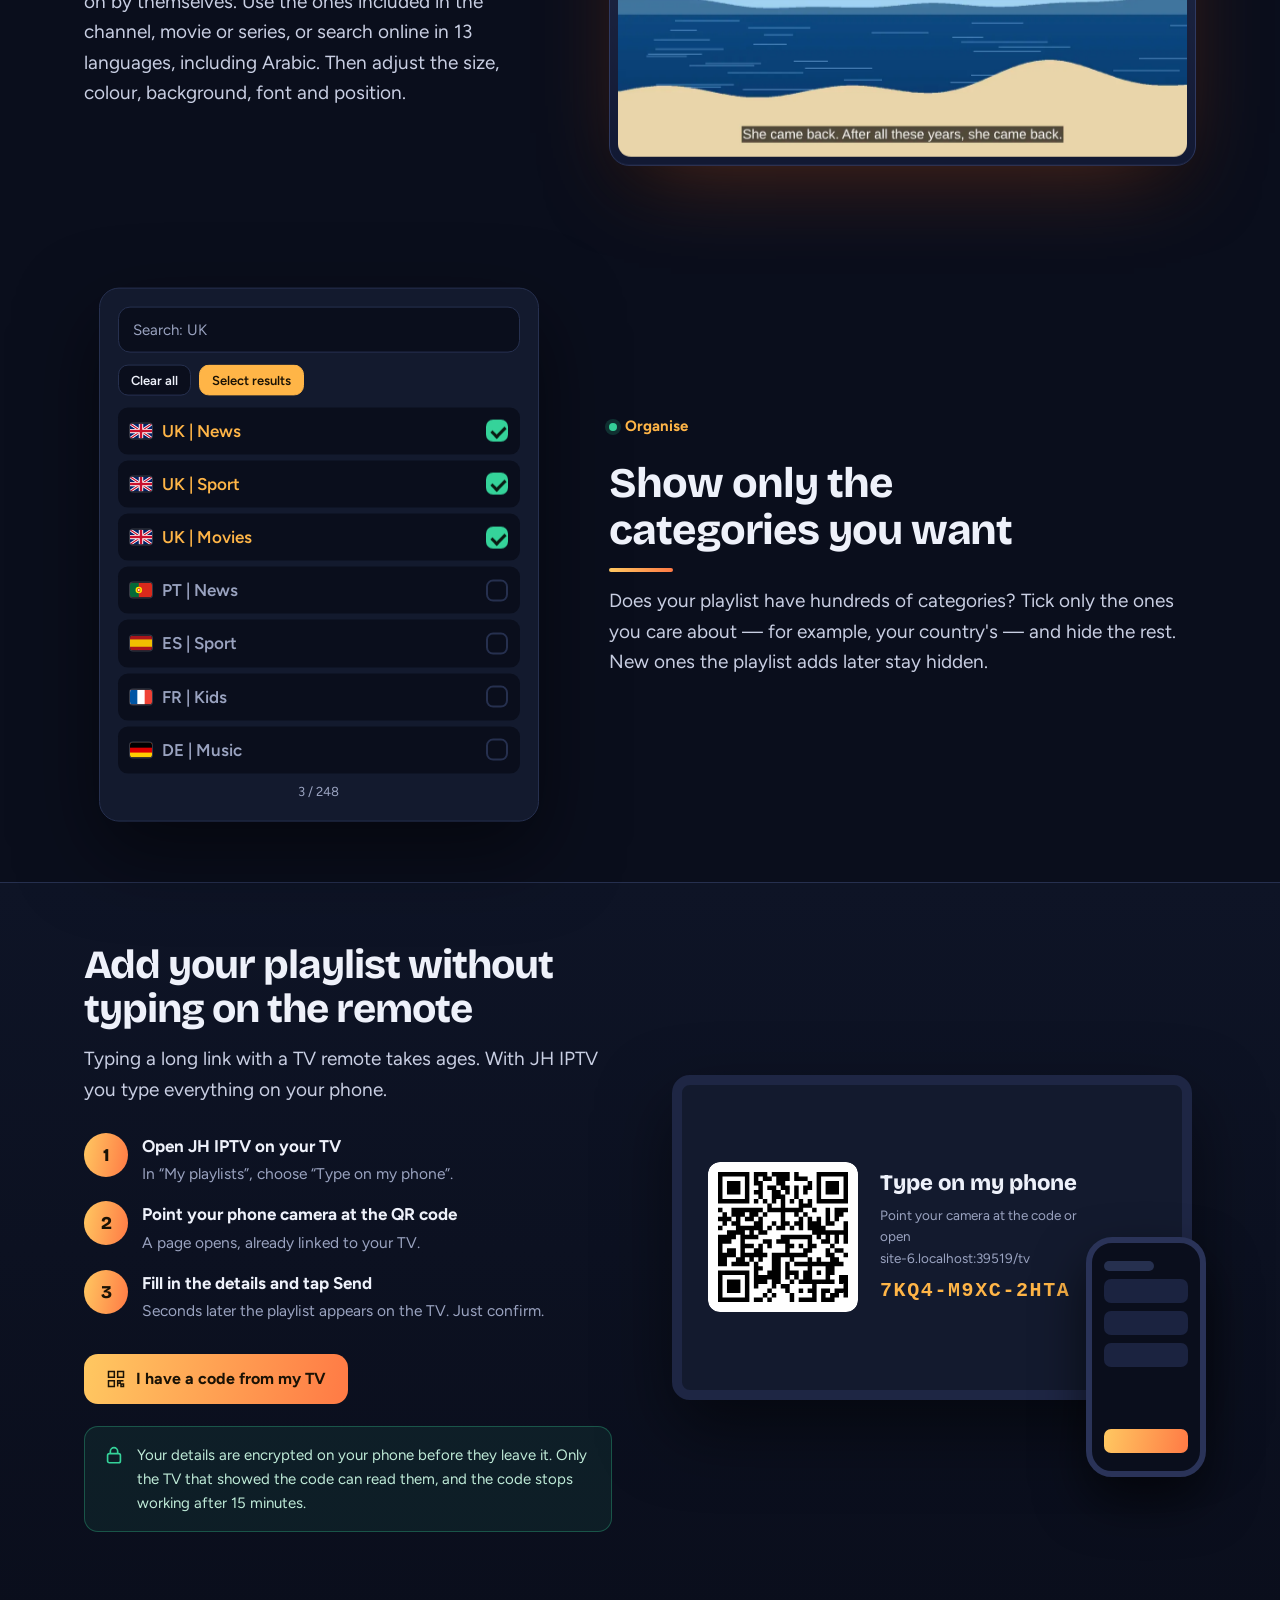
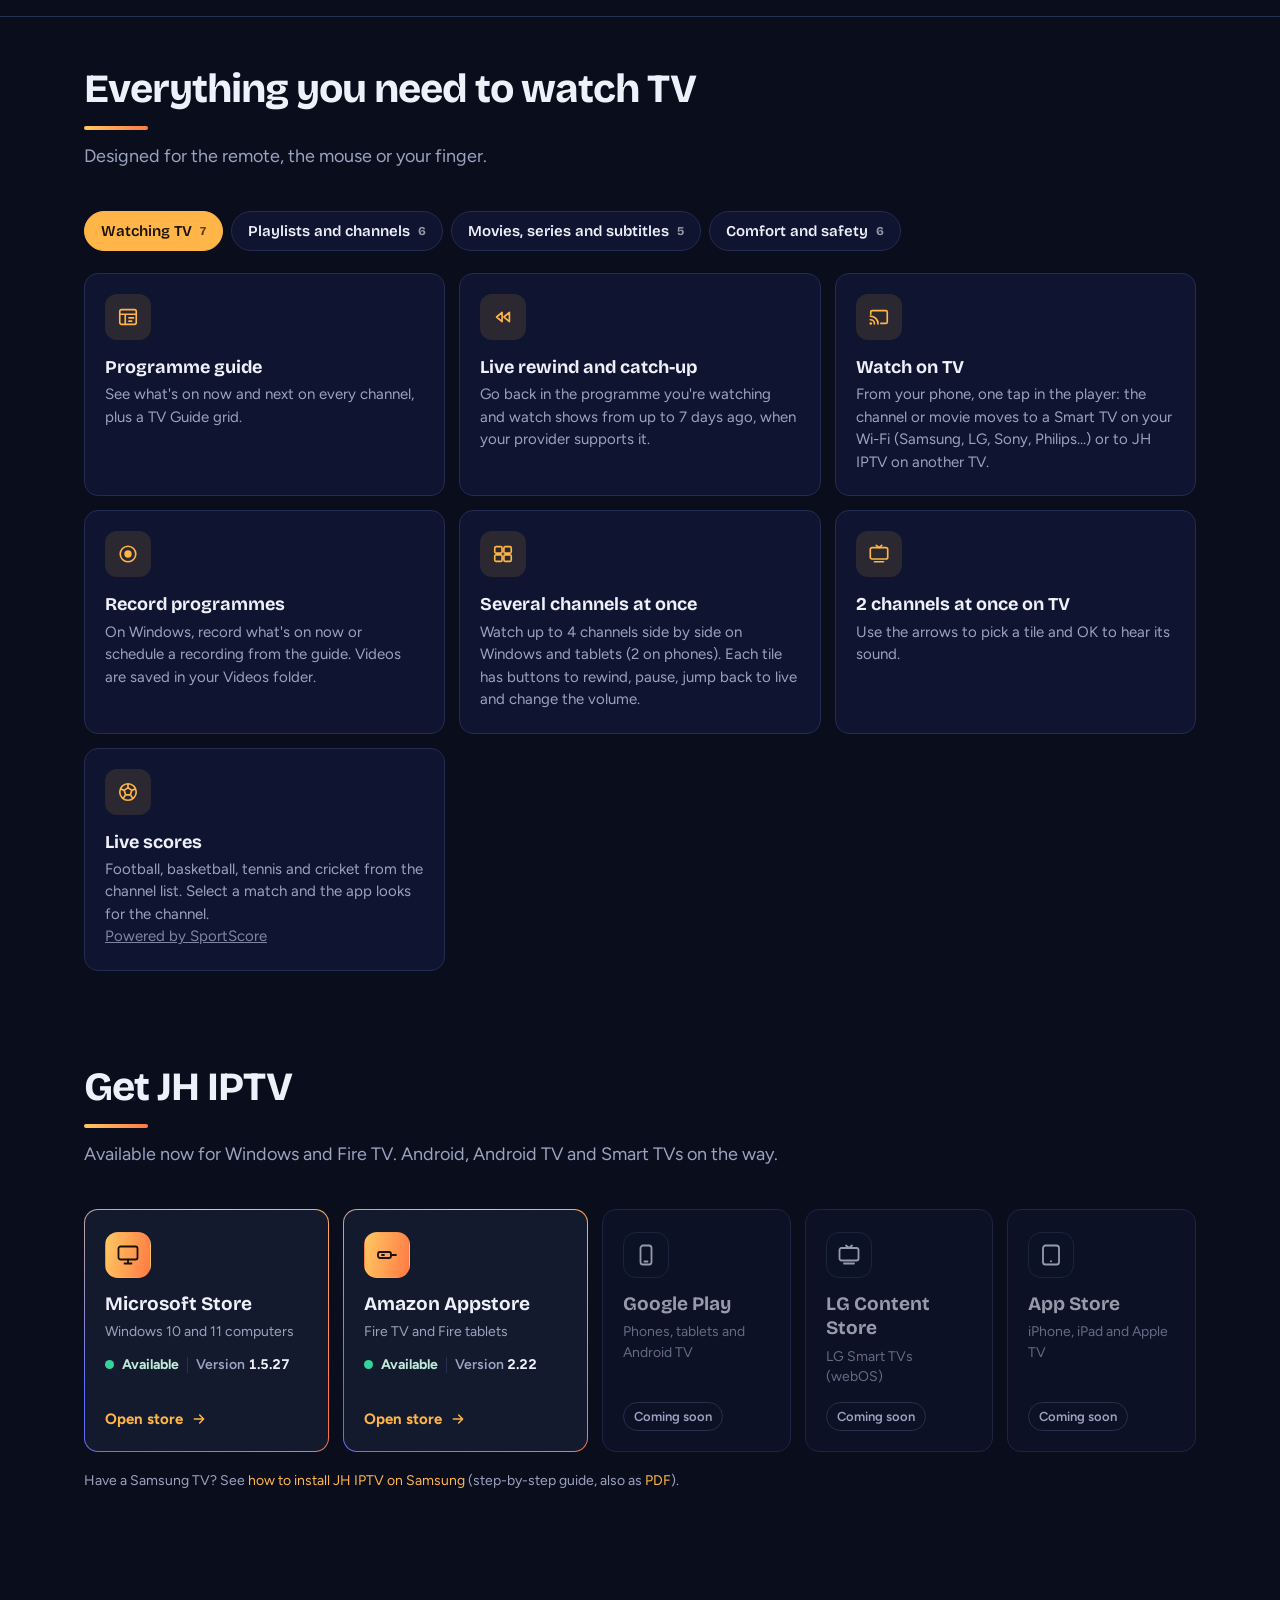
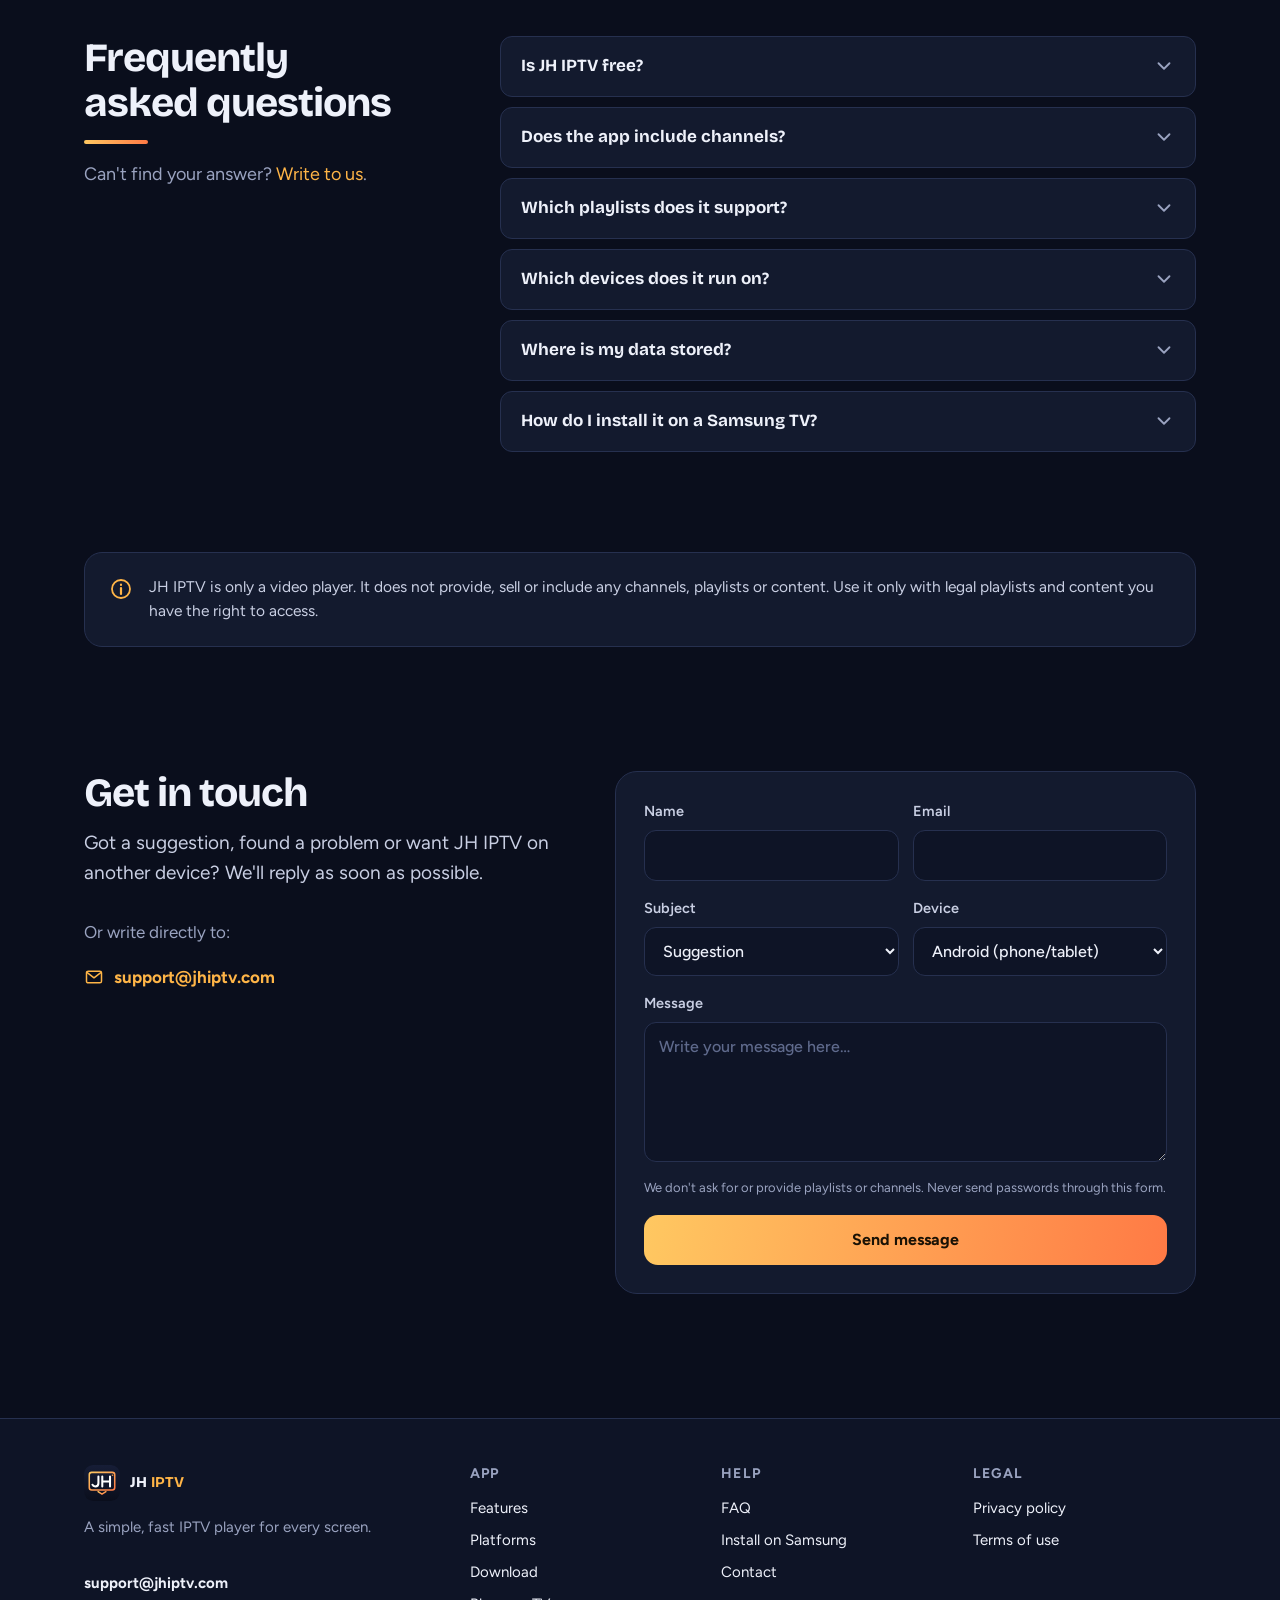
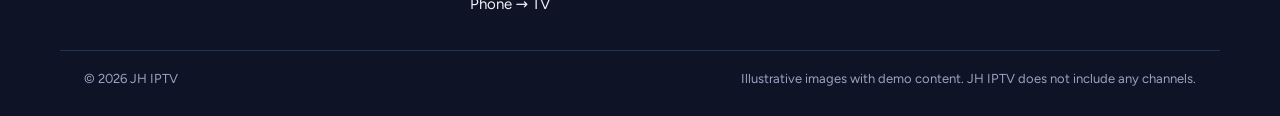
==== commit a0194d88: "Site: Amazon Appstore disponível (Fire TV) Co-Authored-By: Claude Opus 5.5 <noreply@anthropic.com> " ====
--- a/index.html
+++ b/index.html
@@ -18,7 +18,7 @@
 <meta property="og:description" content="Leitor IPTV grátis para listas M3U, Xtream Codes e Stalker (MAC), com guia TV, catch-up e multi-ecrã.">
 <meta property="og:image" content="https://jhiptv.com/en-tv-live.webp">
 <meta name="twitter:card" content="summary_large_image">
-<script type="application/ld+json">{"@context":"https://schema.org","@type":"SoftwareApplication","name":"JH IPTV","url":"https://jhiptv.com/","applicationCategory":"MultimediaApplication","operatingSystem":"Windows 10, Windows 11, Android, Android TV, LG webOS, Samsung Tizen","offers":{"@type":"Offer","price":"0","priceCurrency":"EUR"},"inLanguage":["pt","en","es","fr","de","it"]}</script>
+<script type="application/ld+json">{"@context":"https://schema.org","@type":"SoftwareApplication","name":"JH IPTV","url":"https://jhiptv.com/","applicationCategory":"MultimediaApplication","operatingSystem":"Windows 10, Windows 11, Android, Android TV, Fire OS, LG webOS, Samsung Tizen","offers":{"@type":"Offer","price":"0","priceCurrency":"EUR"},"inLanguage":["pt","en","es","fr","de","it"]}</script>
 <style>html.rtl .mq,html.rtl .mq-t{direction:ltr}html.rtl,html.rtl body{overflow-x:hidden}html.rtl .skip{left:auto;right:-999px}html.rtl .ep,html.rtl .txt,html.rtl .sec-h,html.rtl .faq{text-align:right}.ftabs{display:flex;flex-wrap:wrap;gap:8px;margin:0 0 22px}.ftab{display:inline-flex;align-items:center;gap:8px;padding:10px 16px;border-radius:999px;border:1px solid #232c52;background:#0f1530;color:inherit;font:600 15px/1.2 var(--display,inherit);cursor:pointer;transition:background .2s,border-color .2s}.ftab small{font-size:12px;opacity:.6;font-weight:700}.ftab:hover{border-color:rgba(255,181,71,.55)}.ftab[aria-selected="true"]{background:var(--accent);border-color:var(--accent);color:#1a1206}.ftab[aria-selected="true"] small{opacity:.75}.ftab:focus-visible,.ftp:focus-visible{outline:2px solid var(--accent);outline-offset:3px}.ftp[hidden]{display:none}.ftp{animation:ftin .25s ease}@keyframes ftin{from{opacity:0}to{opacity:1}}@media (prefers-reduced-motion:reduce){.ftp{animation:none}}@media (max-width:620px){.ftabs{flex-wrap:nowrap;overflow-x:auto;margin-left:-16px;margin-right:-16px;padding:0 16px 4px;scrollbar-width:none}.ftab{flex:0 0 auto}}.epsrc{margin:.4rem 0 0;font-size:.82rem}.epsrc a{color:inherit;opacity:.8;text-decoration:underline}</style>
 </head>
 <body class="v5 v6">
@@ -204,6 +204,12 @@
           <span class="vr"><i></i><span data-i="avail"></span><em><span data-i="ver"></span> <b data-ver="windows"></b></em></span>
           <span class="go"><span data-i="open">Abrir loja</span><svg><use href="#i-arrow"/></svg></span>
         </a>
+        <a class="store" href="https://www.amazon.com/dp/B0HRV548D4" target="_blank" rel="noopener">
+          <span class="ic"><svg><use href="#i-stick"/></svg></span>
+          <span><h3>Amazon Appstore</h3><small data-i="st_am"></small></span>
+          <span class="vr"><i></i><span data-i="avail"></span><em><span data-i="ver"></span> <b data-ver="amazon"></b></em></span>
+          <span class="go"><span data-i="open">Abrir loja</span><svg><use href="#i-arrow"/></svg></span>
+        </a>
         <div class="store soon">
           <span class="ic"><svg><use href="#i-phone"/></svg></span>
           <span><h3>Google Play</h3><small data-i="st_gp"></small></span>
@@ -213,11 +219,6 @@
         <div class="store soon">
           <span class="ic"><svg><use href="#i-tv"/></svg></span>
           <span><h3>LG Content Store</h3><small data-i="st_lg"></small></span>
-          <span class="tag" data-i="soon">Brevemente</span>
-        </div>
-        <div class="store soon">
-          <span class="ic"><svg><use href="#i-stick"/></svg></span>
-          <span><h3>Amazon Appstore</h3><small data-i="st_am"></small></span>
           <span class="tag" data-i="soon">Brevemente</span>
         </div>
         <div class="store soon">
--- a/site.css
+++ b/site.css
@@ -551,7 +551,7 @@
 @media (max-width:620px){.v6 .epg{grid-template-columns:1fr}.v6 .ep{grid-template-columns:42px minmax(0,1fr);padding:16px 16px 18px}}
 
 /* lojas */
-.v6 .stores{grid-template-columns:1.5fr repeat(4,minmax(0,1fr))}
+.v6 .stores{grid-template-columns:repeat(2,minmax(0,1.3fr)) repeat(3,minmax(0,1fr))}
 .v6 .store.soon{border-style:solid;border-color:#1d2543;background:rgba(15,21,48,.5)}
 .v6 .store.soon h3,.v6 .store.soon small,.v6 .store.soon .ic{opacity:.62}
 .v6 .store.soon .tag{text-transform:none;letter-spacing:0;font:600 13px/1 var(--font);color:var(--muted);background:none;border-color:var(--line)}
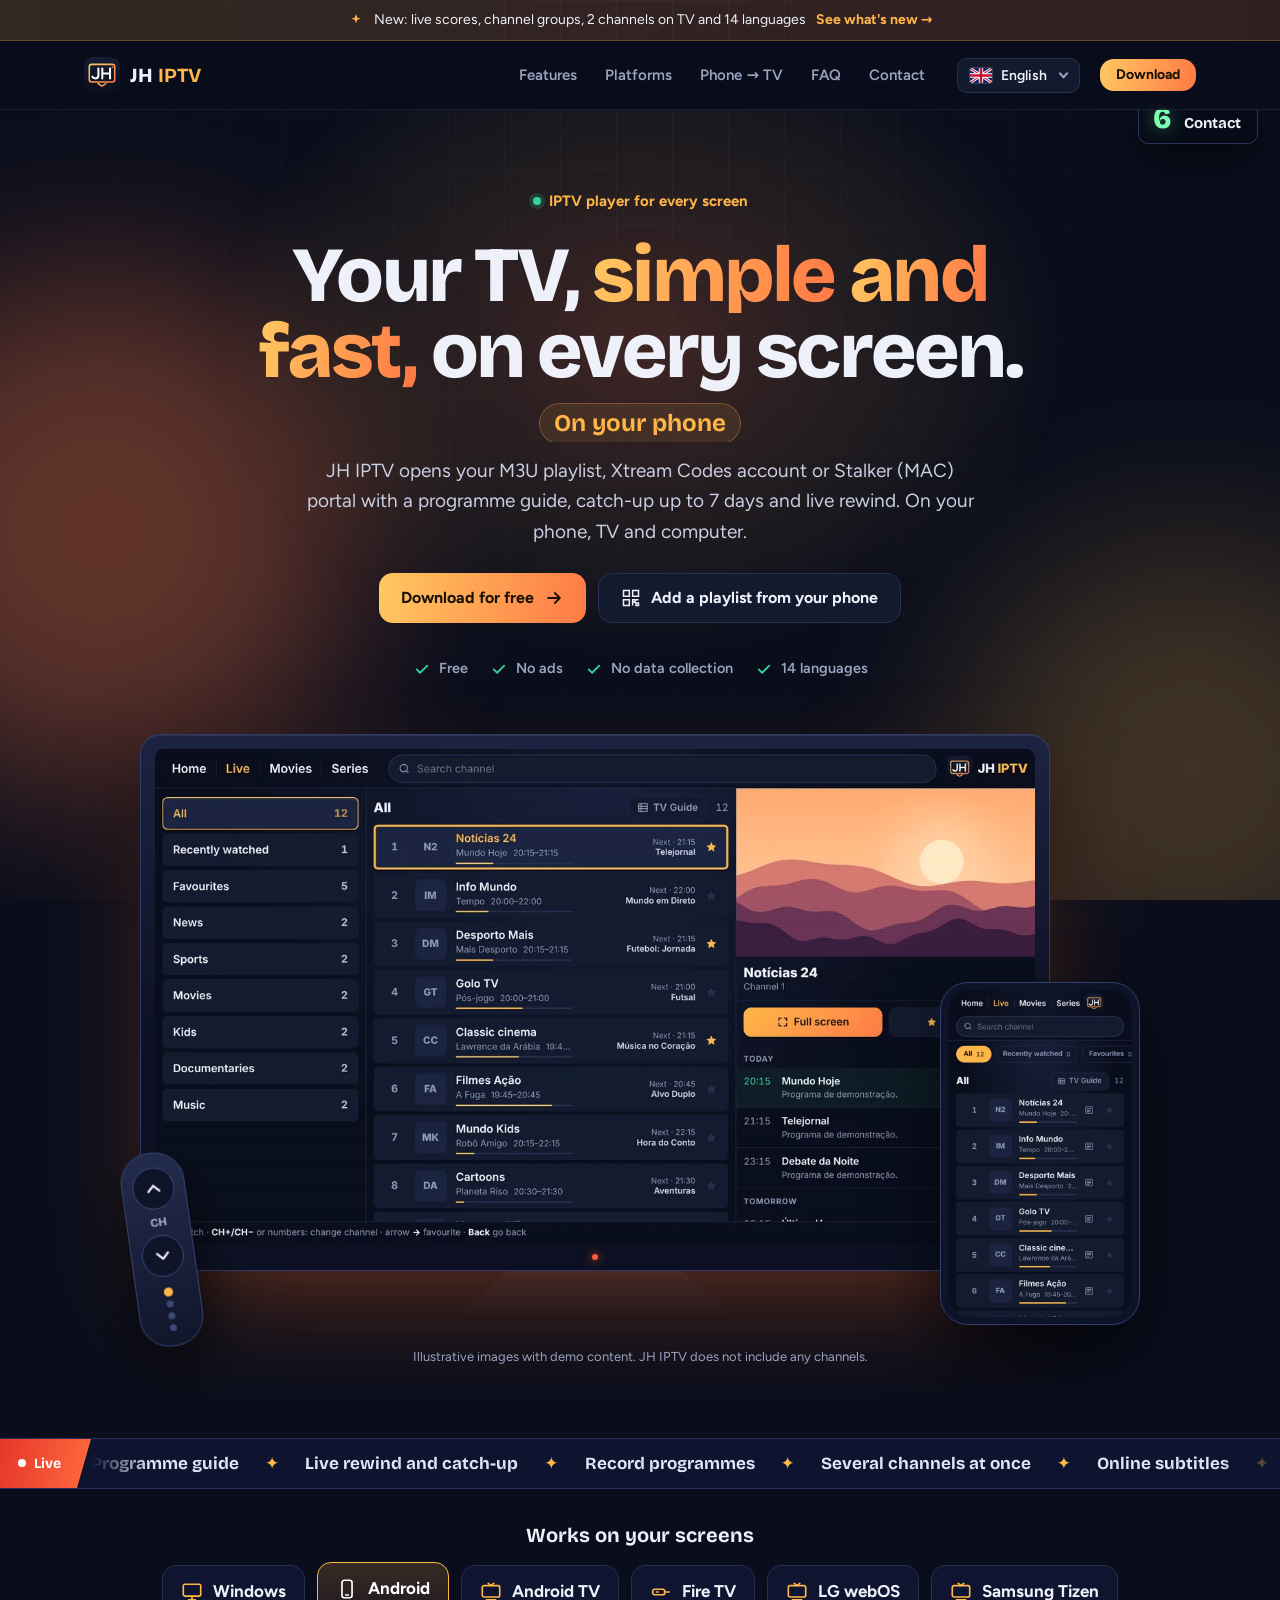
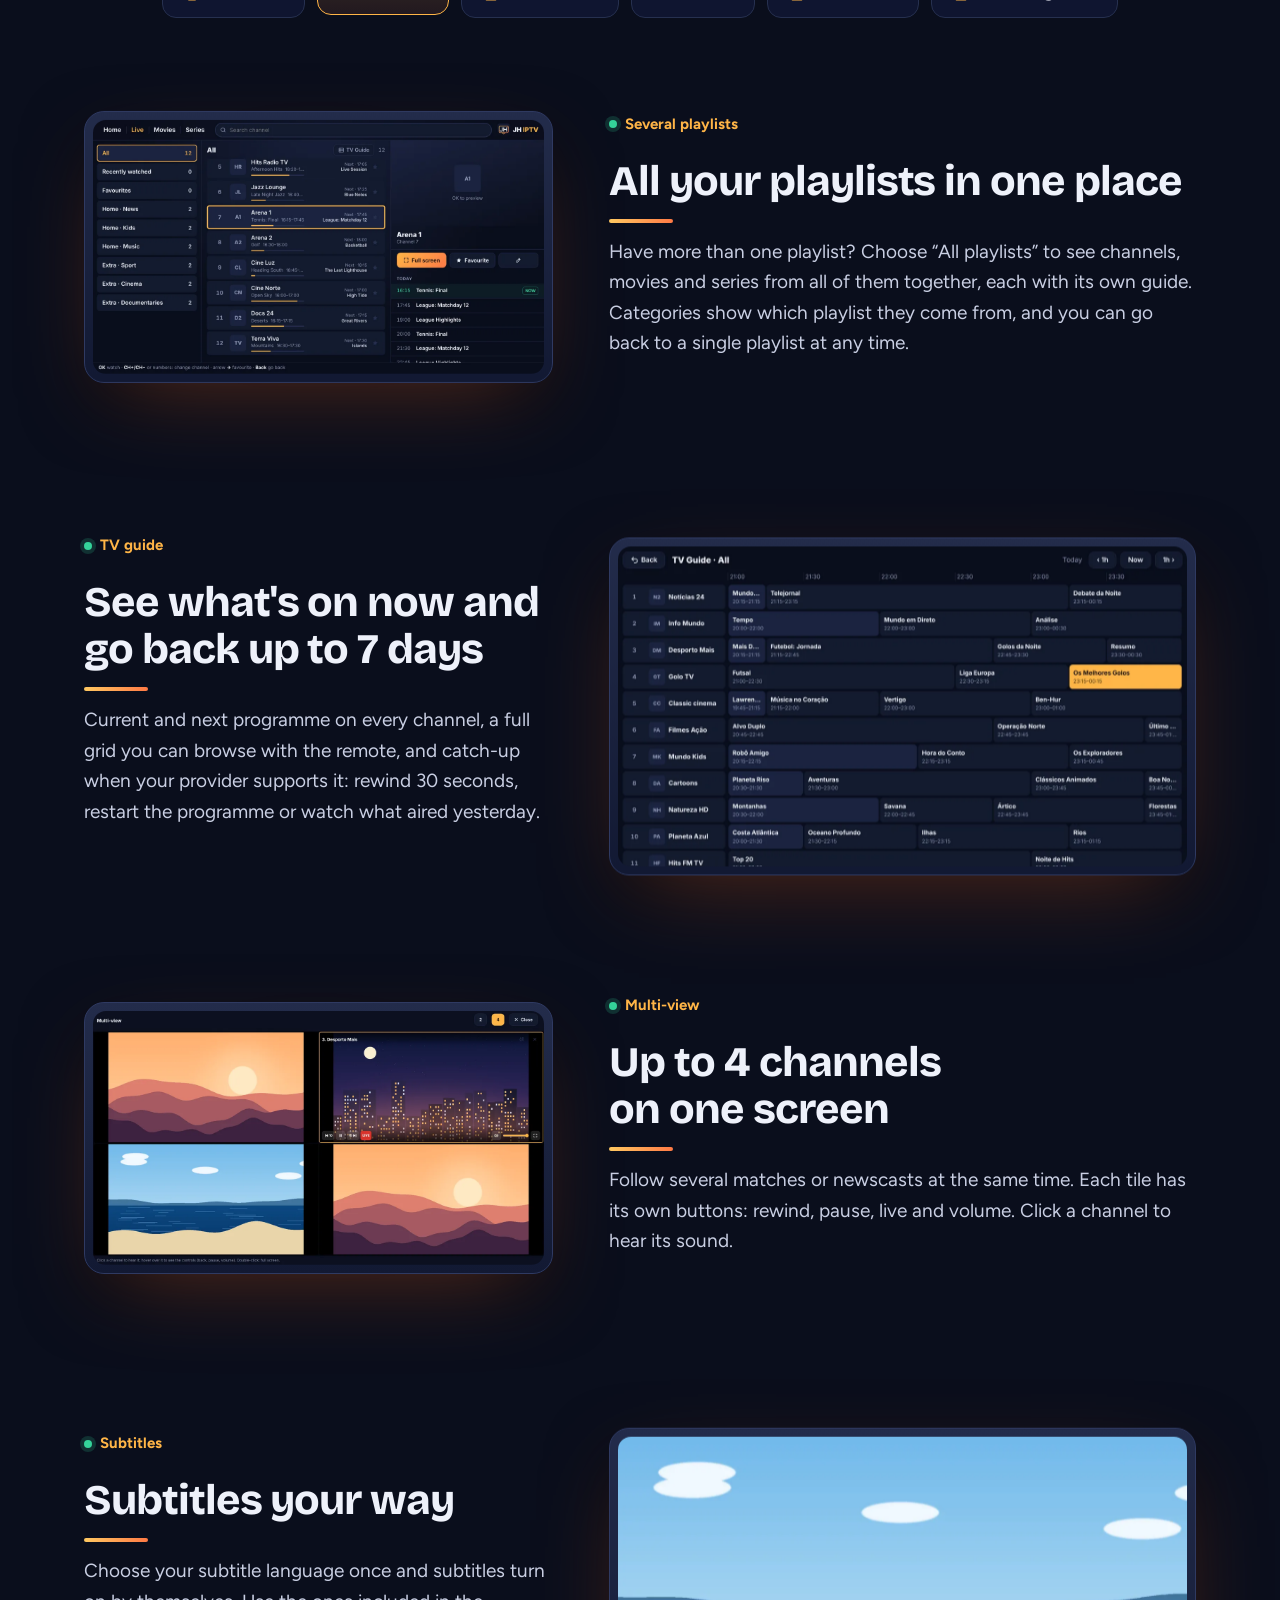
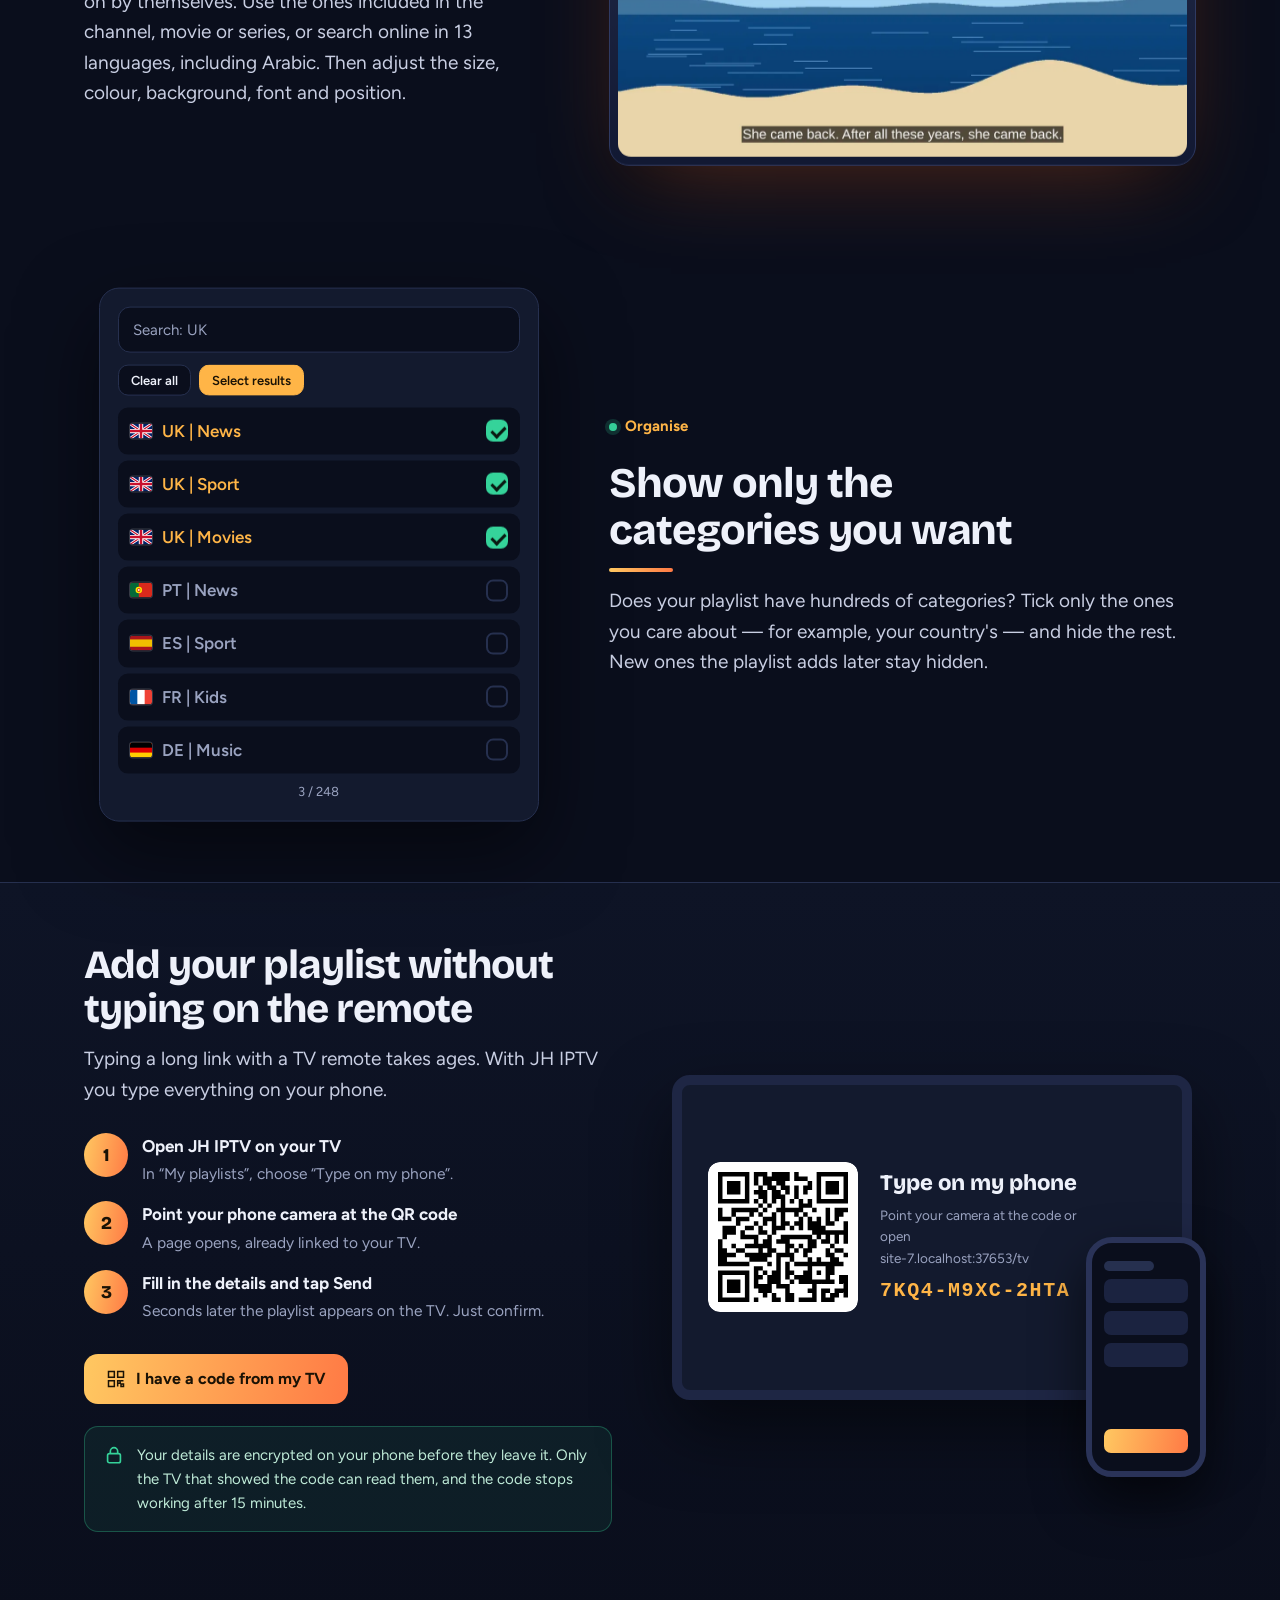
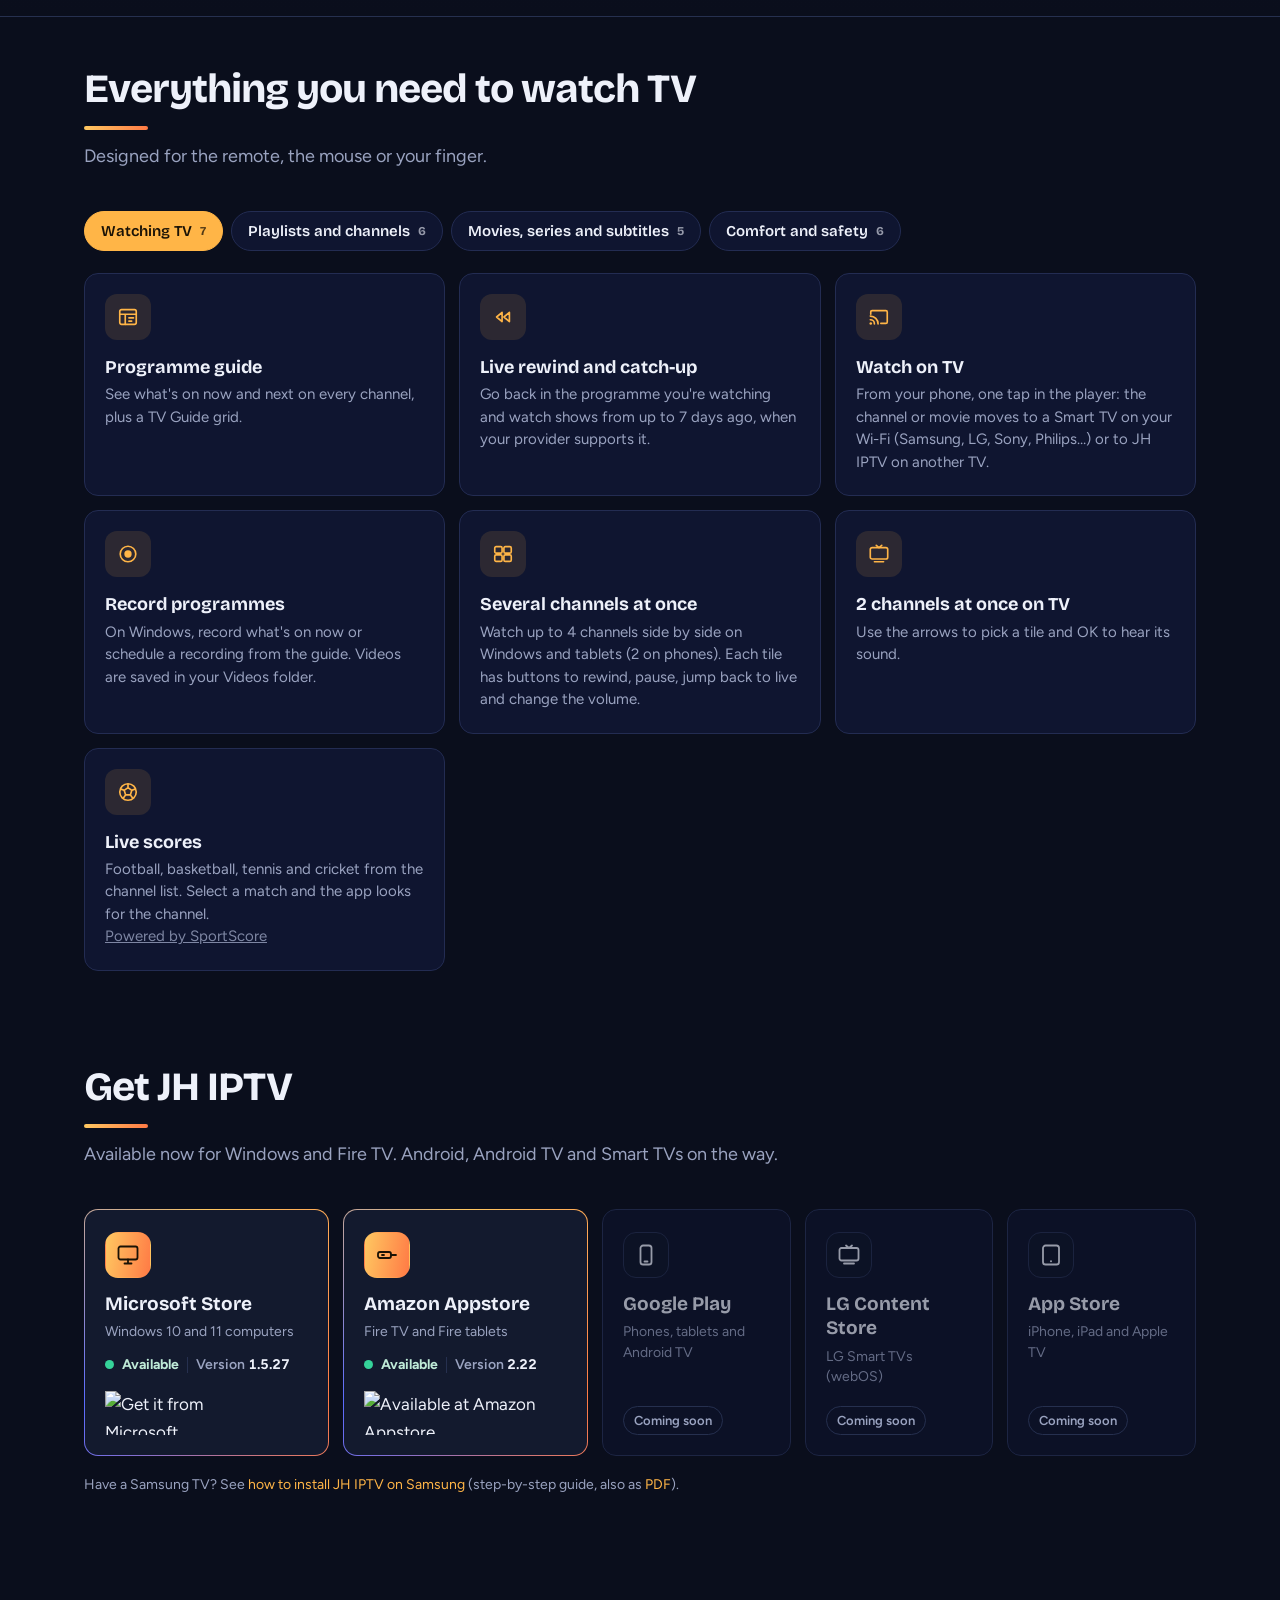
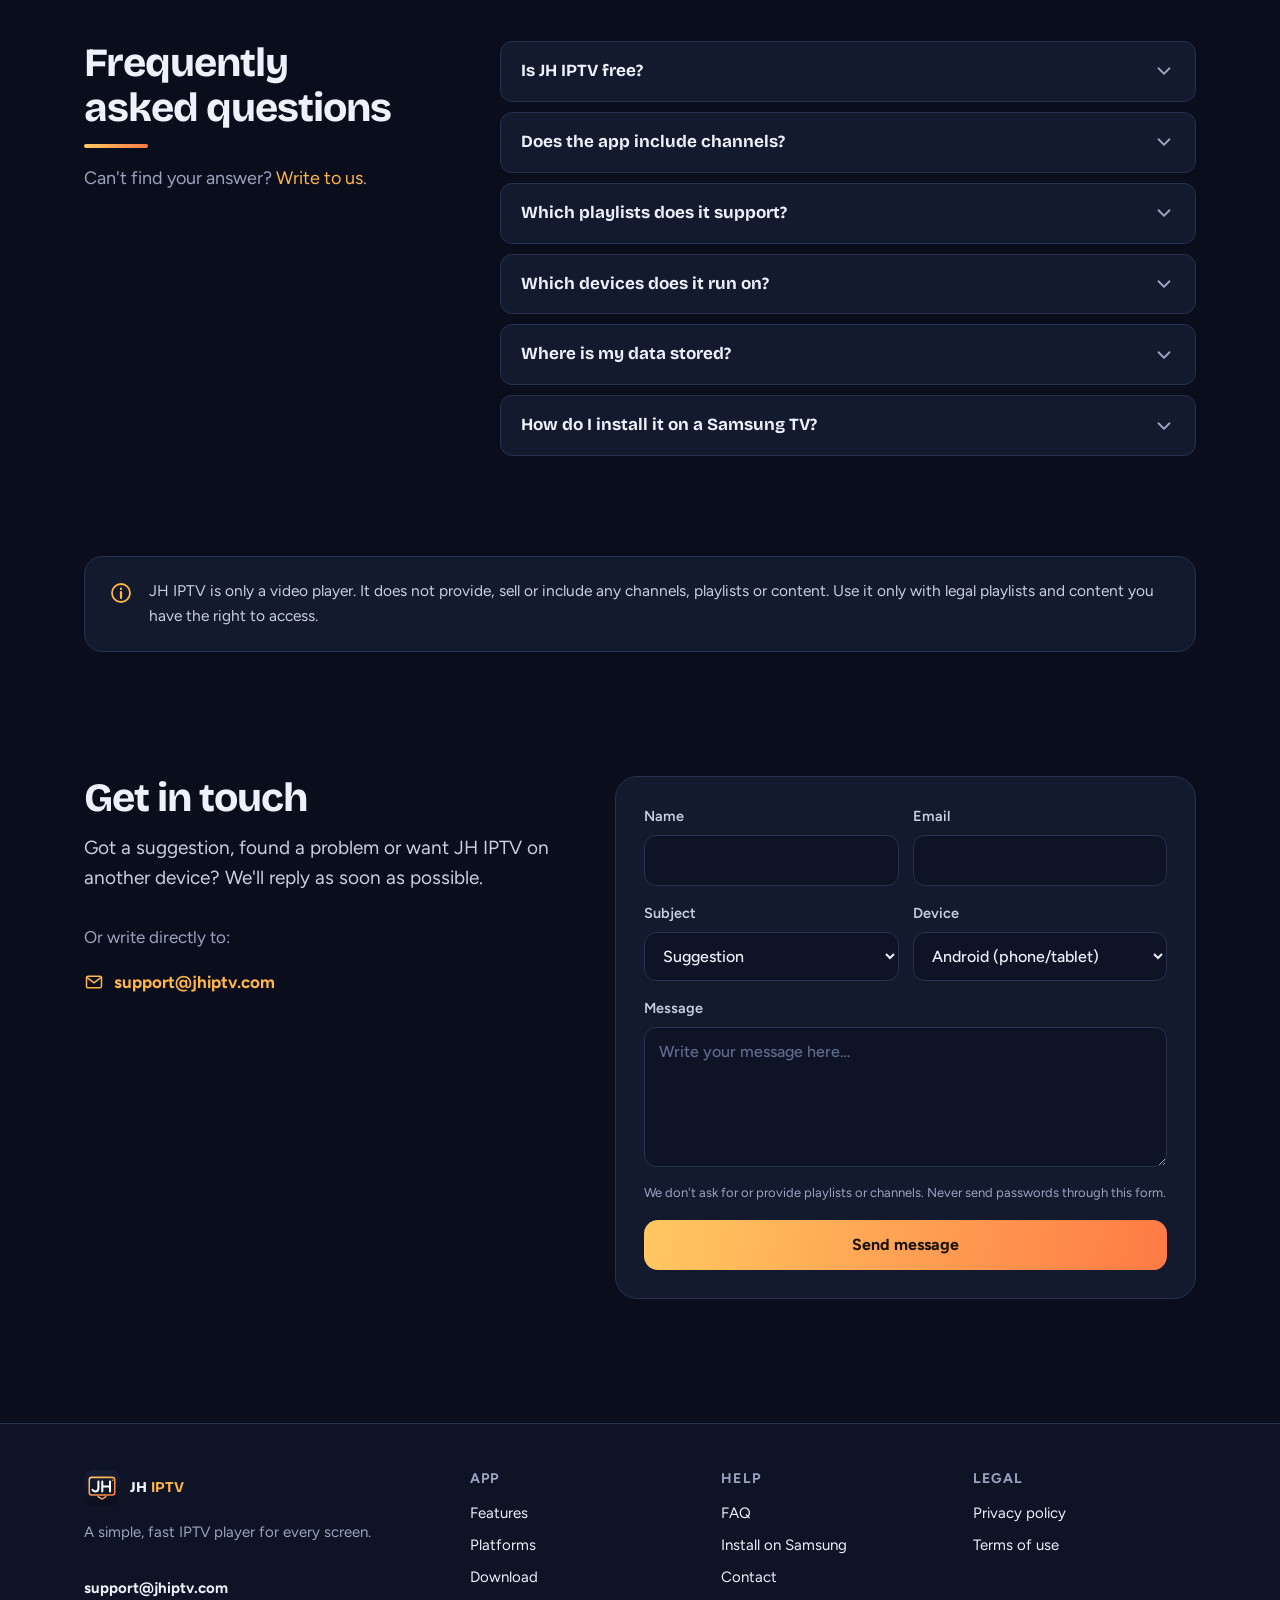
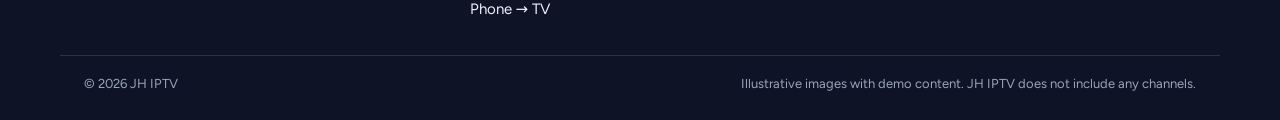
==== commit 3edb399f: "Site: selos oficiais da Microsoft Store e da Amazon Appstore Co-Authored-By: Claude Opus 5.5 <norepl" ====
--- a/index.html
+++ b/index.html
@@ -202,13 +202,13 @@
           <span class="ic"><svg><use href="#i-monitor"/></svg></span>
           <span><h3>Microsoft Store</h3><small data-i="st_ms"></small></span>
           <span class="vr"><i></i><span data-i="avail"></span><em><span data-i="ver"></span> <b data-ver="windows"></b></em></span>
-          <span class="go"><span data-i="open">Abrir loja</span><svg><use href="#i-arrow"/></svg></span>
+          <span class="badge"><img data-msbadge src="https://get.microsoft.com/images/en-us%20dark.svg" alt="Get it from Microsoft" width="161" height="44" loading="lazy" decoding="async"></span>
         </a>
         <a class="store" href="https://www.amazon.com/dp/B0HRV548D4" target="_blank" rel="noopener">
           <span class="ic"><svg><use href="#i-stick"/></svg></span>
           <span><h3>Amazon Appstore</h3><small data-i="st_am"></small></span>
           <span class="vr"><i></i><span data-i="avail"></span><em><span data-i="ver"></span> <b data-ver="amazon"></b></em></span>
-          <span class="go"><span data-i="open">Abrir loja</span><svg><use href="#i-arrow"/></svg></span>
+          <span class="badge"><img src="https://images-na.ssl-images-amazon.com/images/G/01/mobile-apps/devportal2/res/images/amazon-appstore-badge-english-black.png" alt="Available at Amazon Appstore" height="44" loading="lazy" decoding="async"></span>
         </a>
         <div class="store soon">
           <span class="ic"><svg><use href="#i-phone"/></svg></span>
--- a/site.css
+++ b/site.css
@@ -585,3 +585,5 @@
 .d6 .scr:after{content:"";position:absolute;inset:0;background:radial-gradient(50% 60% at 45% 40%,rgba(255,200,97,.55),transparent 70%);opacity:0;pointer-events:none}
 .d6.run .scr:after{animation:d6fl 9s linear infinite}
 @keyframes d6fl{0%,65%{opacity:0}68%{opacity:1}74%,100%{opacity:0}}
+
+.store .badge{margin-top:auto;display:block;padding-top:4px}.store .badge img{display:block;height:44px;width:auto;max-width:100%}
